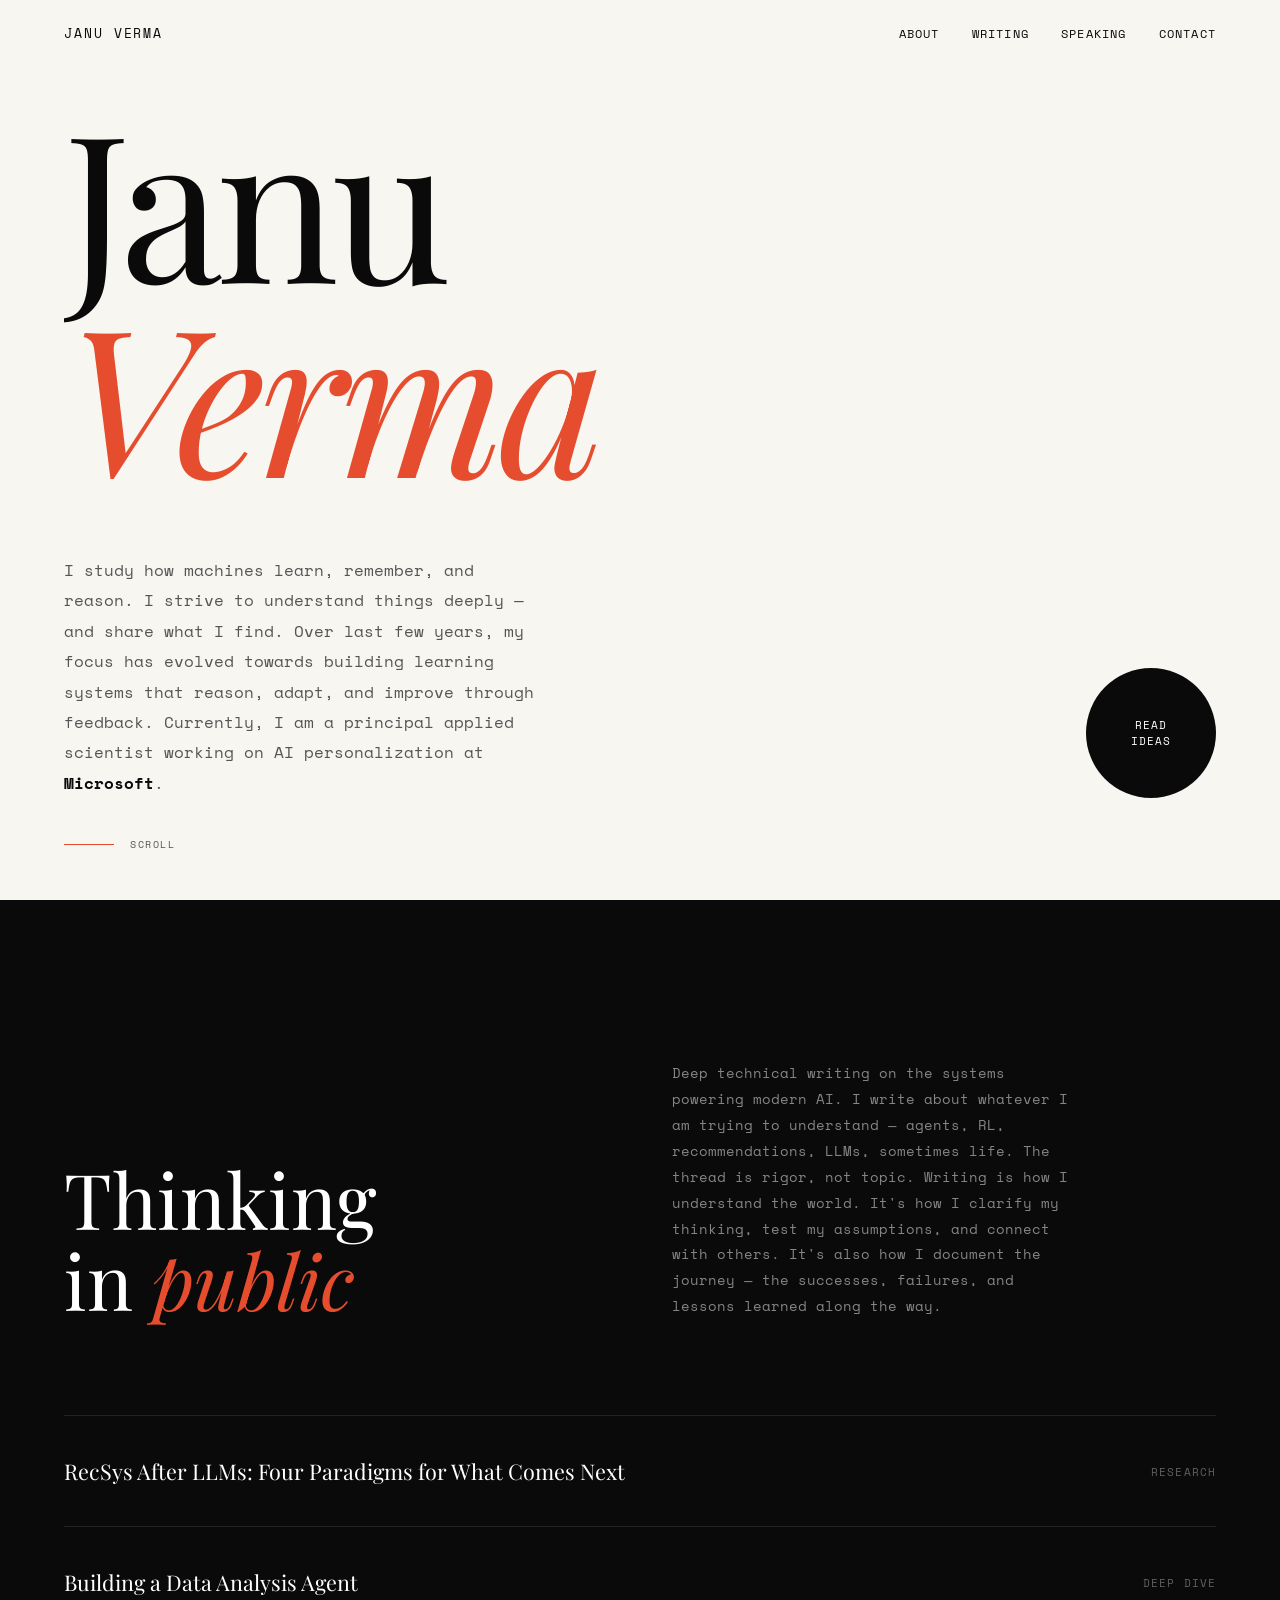
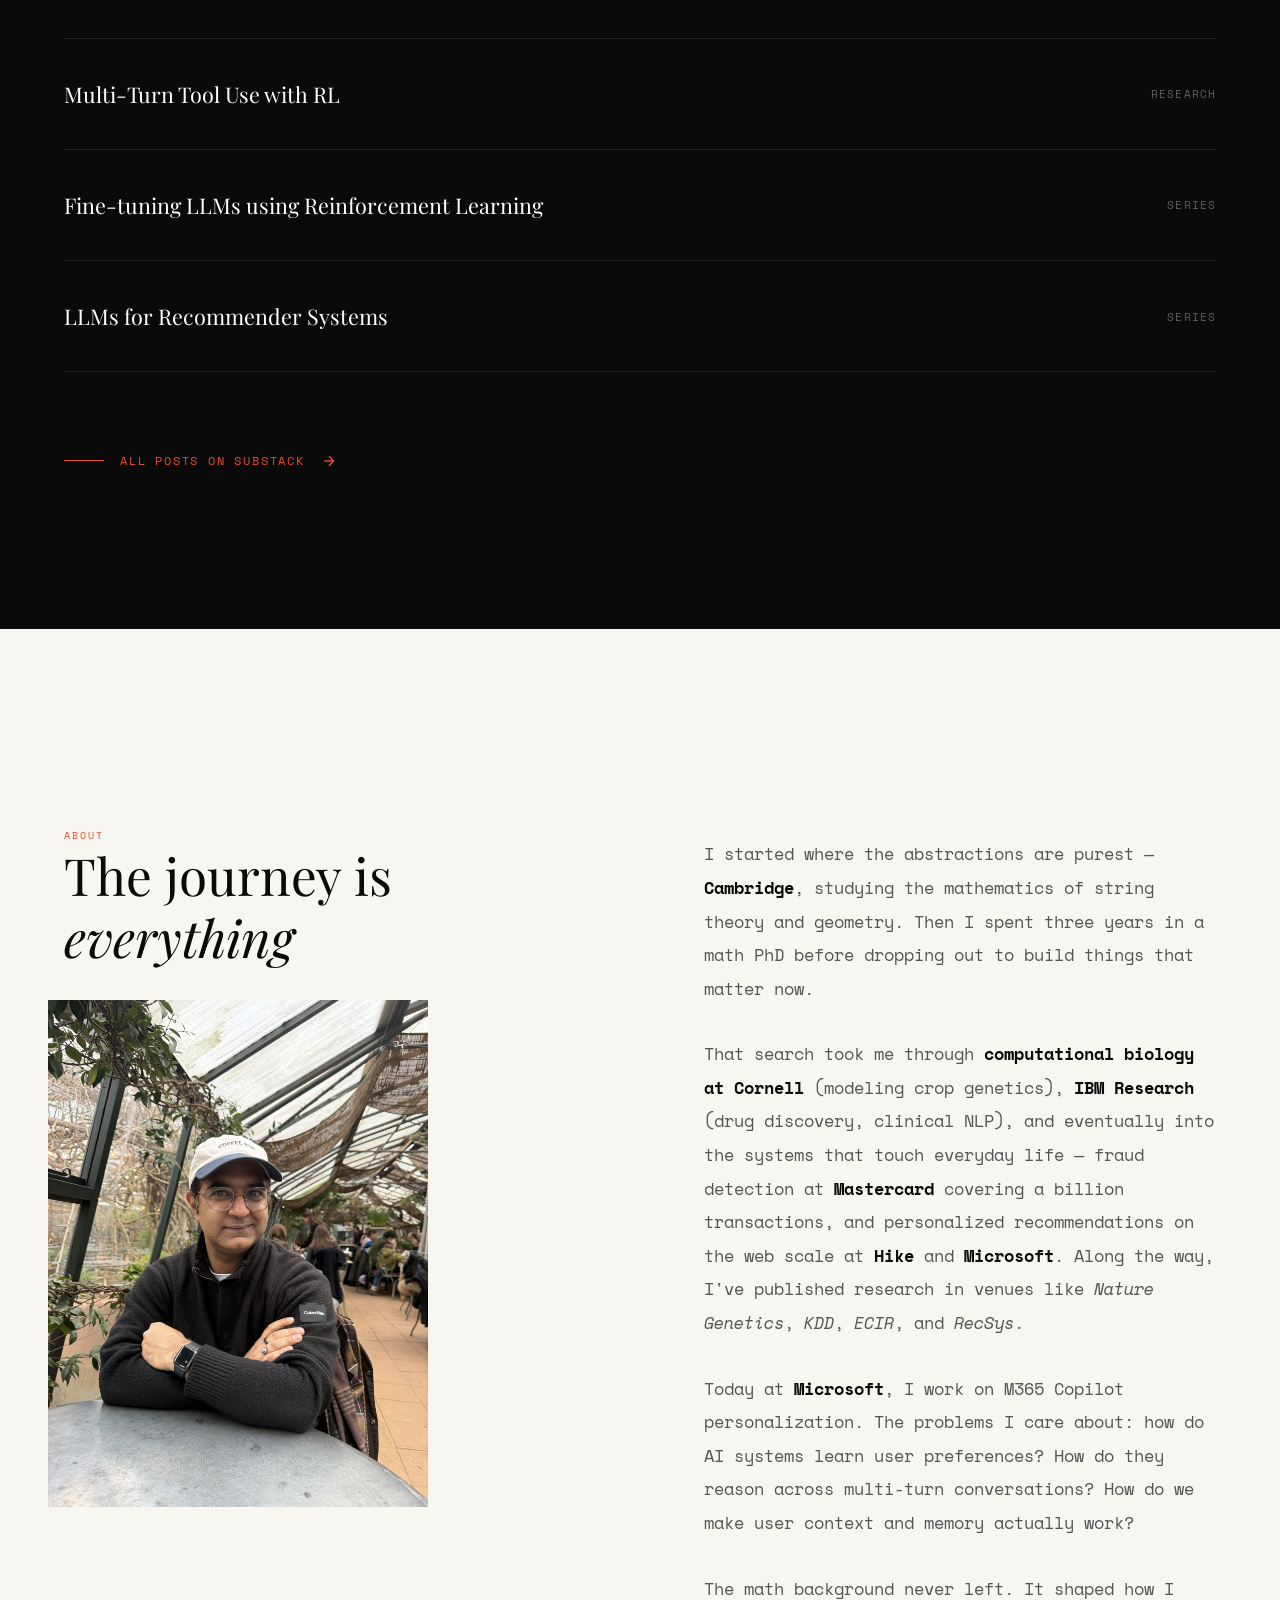
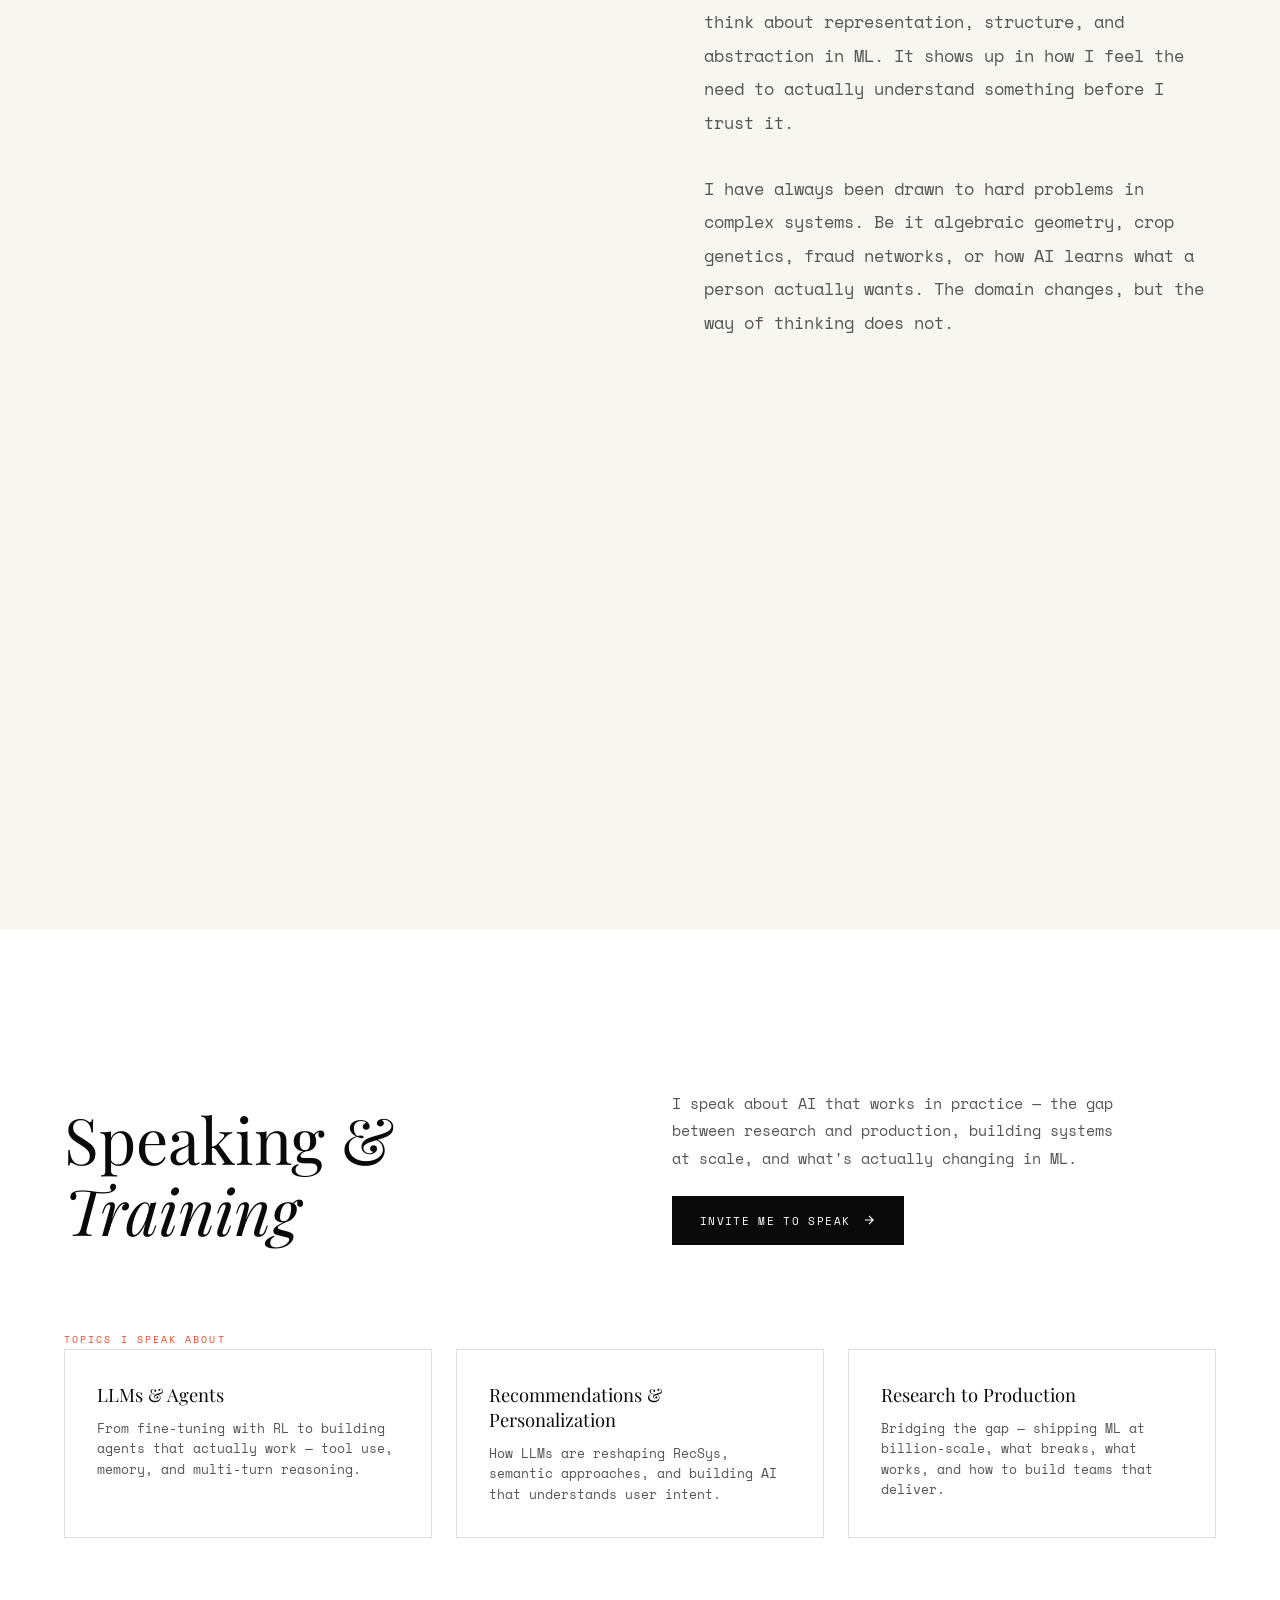
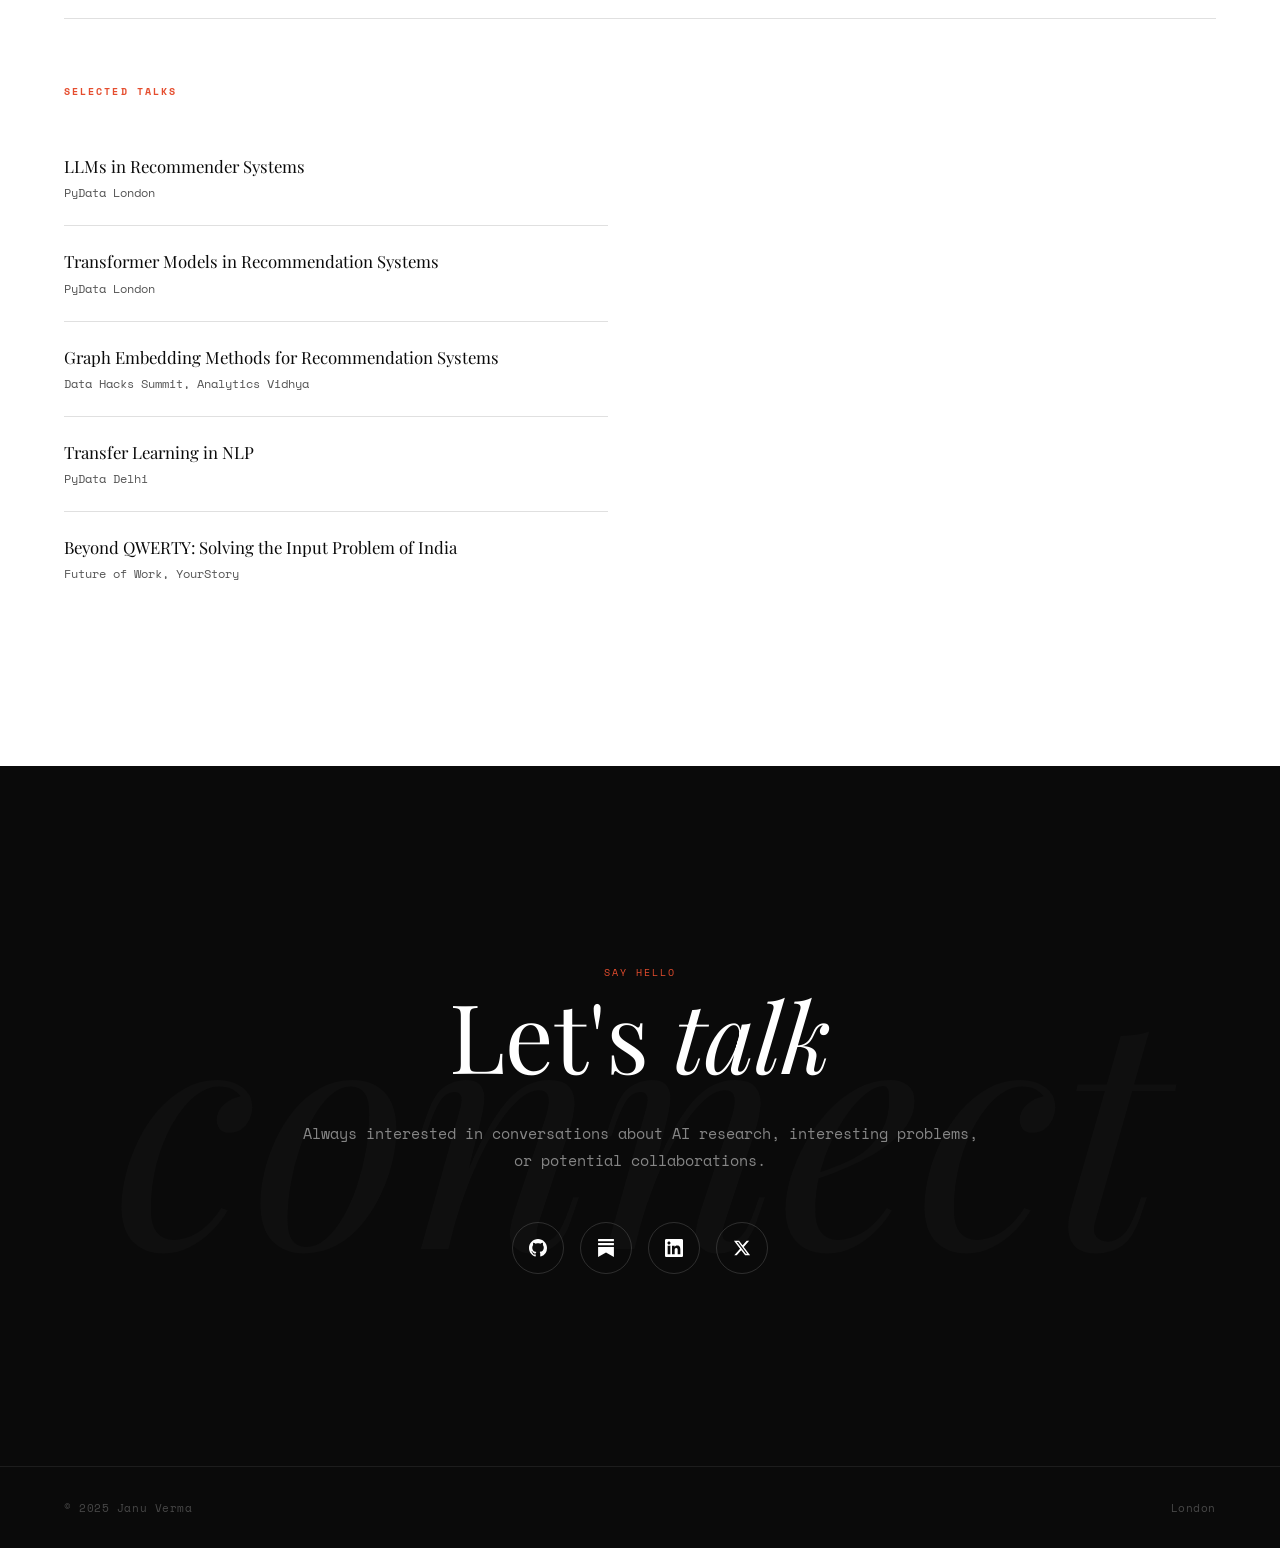
==== index.html @ 1164eb60 "Update LinkedIn link in index.html" ====
<!DOCTYPE html>
<html lang="en">
<head>
    <meta charset="UTF-8">
    <meta name="viewport" content="width=device-width, initial-scale=1.0">
    <title>Janu Verma</title>
    <meta name="description" content="Writing about the ideas shaping AI. Principal Applied Scientist at Microsoft.">
    
    <link rel="preconnect" href="https://fonts.googleapis.com">
    <link rel="preconnect" href="https://fonts.gstatic.com" crossorigin>
    <link href="https://fonts.googleapis.com/css2?family=Space+Mono:wght@400;700&family=Playfair+Display:ital,wght@0,400;0,500;0,600;1,400;1,500&display=swap" rel="stylesheet">
    
    <style>
        :root {
            --black: #0a0a0a;
            --white: #fff;
            --cream: #f8f6f1;
            --orange: #e54d2e;
            --gray: #555;
            --light-gray: #e0e0e0;
        }

        * {
            margin: 0;
            padding: 0;
            box-sizing: border-box;
        }

        html {
            scroll-behavior: smooth;
        }

        body {
            font-family: 'Space Mono', monospace;
            background: var(--cream);
            color: var(--black);
            overflow-x: hidden;
        }

        ::selection {
            background: var(--orange);
            color: var(--white);
        }

        a {
            color: inherit;
            text-decoration: none;
        }

        /* Nav */
        nav {
            position: fixed;
            top: 0;
            left: 0;
            right: 0;
            z-index: 100;
            padding: 1.5rem 4rem;
            display: flex;
            justify-content: space-between;
            align-items: center;
            background: var(--cream);
            transition: all 0.3s ease;
        }

        nav.scrolled {
            padding: 1rem 4rem;
            background: rgba(248, 246, 241, 0.95);
            backdrop-filter: blur(10px);
            border-bottom: 1px solid var(--light-gray);
        }

        nav.dark-section {
            background: var(--black);
        }

        nav.dark-section.scrolled {
            background: rgba(10, 10, 10, 0.95);
            border-bottom: 1px solid rgba(255,255,255,0.1);
        }

        .nav-name {
            font-size: 0.8rem;
            text-transform: uppercase;
            letter-spacing: 0.15em;
            color: var(--black);
            transition: color 0.3s ease;
        }

        nav.dark-section .nav-name {
            color: var(--white);
        }

        .nav-links {
            display: flex;
            gap: 2rem;
        }

        .nav-links a {
            font-size: 0.75rem;
            text-transform: uppercase;
            letter-spacing: 0.1em;
            color: var(--black);
            transition: all 0.3s ease;
        }

        nav.dark-section .nav-links a {
            color: var(--white);
        }

        .nav-links a:hover {
            color: var(--orange);
        }

        /* Hero */
        .hero {
            min-height: 100vh;
            display: flex;
            flex-direction: column;
            justify-content: center;
            padding: 6rem 4rem;
            position: relative;
        }

        .hero-massive {
            font-family: 'Playfair Display', serif;
            font-size: clamp(4.5rem, 16vw, 14rem);
            font-weight: 400;
            line-height: 0.95;
            letter-spacing: -0.03em;
            margin-bottom: 4rem;
        }

        .hero-massive .line {
            display: block;
            overflow: hidden;
            padding-bottom: 0.15em;
            margin-bottom: -0.15em;
        }

        .hero-massive .line span {
            display: block;
            animation: slideUp 1s cubic-bezier(0.16, 1, 0.3, 1) forwards;
            transform: translateY(100%);
        }

        .hero-massive .line:nth-child(2) span {
            animation-delay: 0.1s;
        }

        .hero-massive .italic {
            font-style: italic;
            color: var(--orange);
        }

        @keyframes slideUp {
            to { transform: translateY(0); }
        }

        .hero-bottom {
            display: flex;
            justify-content: space-between;
            align-items: flex-end;
            flex-wrap: wrap;
            gap: 3rem;
            max-width: 1400px;
        }

        .hero-intro {
            max-width: 480px;
            font-size: 1rem;
            line-height: 1.9;
            color: var(--gray);
        }

        .hero-intro strong {
            color: var(--black);
        }

        .hero-cta {
            display: flex;
            align-items: center;
            gap: 1.5rem;
        }

        .btn-circle {
            width: 130px;
            height: 130px;
            border-radius: 50%;
            background: var(--black);
            color: var(--white);
            display: flex;
            align-items: center;
            justify-content: center;
            font-size: 0.7rem;
            text-transform: uppercase;
            letter-spacing: 0.1em;
            text-align: center;
            transition: all 0.4s cubic-bezier(0.16, 1, 0.3, 1);
            position: relative;
            overflow: hidden;
        }

        .btn-circle::before {
            content: '';
            position: absolute;
            inset: 0;
            background: var(--orange);
            transform: scale(0);
            border-radius: 50%;
            transition: transform 0.4s cubic-bezier(0.16, 1, 0.3, 1);
        }

        .btn-circle:hover::before {
            transform: scale(1);
        }

        .btn-circle span {
            position: relative;
            z-index: 1;
            line-height: 1.4;
        }

        .scroll-indicator {
            position: absolute;
            bottom: 3rem;
            left: 4rem;
            display: flex;
            align-items: center;
            gap: 1rem;
            font-size: 0.65rem;
            text-transform: uppercase;
            letter-spacing: 0.15em;
            color: var(--gray);
        }

        .scroll-line {
            width: 50px;
            height: 1px;
            background: var(--black);
            position: relative;
            overflow: hidden;
        }

        .scroll-line::after {
            content: '';
            position: absolute;
            left: 0;
            top: 0;
            width: 100%;
            height: 100%;
            background: var(--orange);
            animation: scrollLine 2s ease-in-out infinite;
        }

        @keyframes scrollLine {
            0%, 100% { transform: translateX(-100%); }
            50% { transform: translateX(100%); }
        }

        /* Ideas Section */
        .ideas {
            background: var(--black);
            color: var(--white);
            padding: 10rem 4rem;
            position: relative;
        }

        .ideas-header {
            display: grid;
            grid-template-columns: 1fr 1fr;
            gap: 4rem;
            margin-bottom: 6rem;
            align-items: end;
        }

        .ideas-title {
            font-family: 'Playfair Display', serif;
            font-size: clamp(2.5rem, 6vw, 5rem);
            font-weight: 400;
            line-height: 1.05;
        }

        .ideas-title .italic {
            font-style: italic;
            color: var(--orange);
        }

        .ideas-subtitle {
            max-width: 400px;
            font-size: 0.9rem;
            line-height: 1.8;
            color: rgba(255,255,255,0.5);
        }

        .ideas-grid {
            display: grid;
            grid-template-columns: repeat(2, 1fr);
            gap: 2rem;
        }

        .idea-card {
            background: rgba(255,255,255,0.02);
            border: 1px solid rgba(255,255,255,0.08);
            padding: 3rem;
            position: relative;
            overflow: hidden;
            transition: all 0.4s cubic-bezier(0.16, 1, 0.3, 1);
            display: flex;
            flex-direction: column;
            min-height: 280px;
        }

        .idea-card:hover {
            background: rgba(255,255,255,0.06);
            border-color: var(--orange);
            transform: translateY(-4px);
        }

        .idea-card.featured {
            grid-column: span 2;
            flex-direction: row;
            justify-content: space-between;
            align-items: flex-start;
            gap: 4rem;
        }

        .idea-card.featured .idea-content {
            max-width: 600px;
        }

        .idea-number {
            font-size: 0.6rem;
            color: var(--orange);
            margin-bottom: 1.5rem;
            letter-spacing: 0.15em;
            text-transform: uppercase;
        }

        .idea-title {
            font-family: 'Playfair Display', serif;
            font-size: 1.5rem;
            font-weight: 400;
            line-height: 1.35;
            margin-bottom: 1rem;
        }

        .idea-card.featured .idea-title {
            font-size: 2.25rem;
        }

        .idea-desc {
            font-size: 0.85rem;
            color: rgba(255,255,255,0.45);
            line-height: 1.7;
            margin-top: auto;
        }

        .idea-arrow {
            width: 48px;
            height: 48px;
            border: 1px solid rgba(255,255,255,0.15);
            border-radius: 50%;
            display: flex;
            align-items: center;
            justify-content: center;
            transition: all 0.3s ease;
            flex-shrink: 0;
            align-self: flex-end;
        }

        .idea-card:hover .idea-arrow {
            background: var(--orange);
            border-color: var(--orange);
        }

        .posts-list {
            border-top: 1px solid rgba(255,255,255,0.1);
        }

        .post-item {
            display: grid;
            grid-template-columns: 1fr auto;
            gap: 3rem;
            padding: 2.5rem 0;
            border-bottom: 1px solid rgba(255,255,255,0.1);
            transition: all 0.3s ease;
            align-items: center;
        }

        .post-item:hover {
            padding-left: 1.5rem;
        }

        .post-item:hover .post-title {
            color: var(--orange);
        }

        .post-title {
            font-family: 'Playfair Display', serif;
            font-size: 1.35rem;
            font-weight: 400;
            line-height: 1.4;
            transition: color 0.3s ease;
        }

        .post-meta {
            font-size: 0.7rem;
            text-transform: uppercase;
            letter-spacing: 0.1em;
            color: rgba(255,255,255,0.35);
            white-space: nowrap;
        }


        .substack-cta {
            display: inline-flex;
            align-items: center;
            gap: 1rem;
            margin-top: 5rem;
            font-size: 0.75rem;
            text-transform: uppercase;
            letter-spacing: 0.15em;
            color: var(--orange);
            transition: gap 0.3s ease;
        }

        .substack-cta:hover {
            gap: 1.5rem;
        }

        .substack-cta .line {
            width: 40px;
            height: 1px;
            background: var(--orange);
        }

        /* Story Section */
        .story {
            padding: 12rem 4rem;
            display: grid;
            grid-template-columns: 1fr 1fr;
            gap: 8rem;
            align-items: start;
            max-width: 1600px;
            margin: 0 auto;
        }

        .story-left {
            position: sticky;
            top: 6rem;
        }

        .story-label {
            font-size: 0.65rem;
            text-transform: uppercase;
            letter-spacing: 0.2em;
            color: var(--orange);
            margin-bottom: 2rem;
        }

        .story-headline {
            font-family: 'Playfair Display', serif;
            font-size: clamp(2.5rem, 4vw, 3.5rem);
            font-weight: 400;
            line-height: 1.2;
            margin-bottom: 3rem;
        }

        .story-headline .italic {
            font-style: italic;
        }

        .story-photo {
            position: relative;
            max-width: 380px;
        }

        .story-photo img {
            width: 100%;
            height: auto;
            display: block;
            filter: grayscale(20%);
            transition: filter 0.4s ease;
            position: relative;
            left: -16px;
            top: -16px;
        }

        .story-photo:hover img {
            filter: grayscale(0%);
        }
        

        .story-photo::before {
            content: '';
            position: absolute;
            top: -16px;
            left: -16px;
            right: 16px;
            bottom: 16px;
            border: 1px solid var(--orange);
            z-index: -1;
        }

        .story-right {
            padding-top: 1rem;
        }

        .story-text {
            font-size: 1.05rem;
            line-height: 2;
            color: var(--gray);
            margin-bottom: 2rem;
        }

        .story-text strong {
            color: var(--black);
            font-weight: 700;
        }

        .story-places {
            display: flex;
            flex-direction: column;
            gap: 0.75rem;
            margin-top: 4rem;
        }

        .place-tag {
            display: inline-flex;
            align-items: center;
            gap: 1rem;
            padding: 1.25rem 1.5rem;
            background: var(--white);
            border: 1px solid var(--light-gray);
            font-size: 0.85rem;
            transition: all 0.3s ease;
        }

        .place-tag:hover {
            border-color: var(--black);
            transform: translateX(8px);
        }

        .place-tag .dot {
            width: 6px;
            height: 6px;
            background: var(--orange);
            border-radius: 50%;
        }

        /* Speaking Section */
        .speaking {
            background: var(--white);
            padding: 10rem 4rem;
        }

        .speaking-inner {
            max-width: 1200px;
            margin: 0 auto;
        }

        .speaking-header {
            display: grid;
            grid-template-columns: 1fr 1fr;
            gap: 4rem;
            margin-bottom: 5rem;
            align-items: end;
        }

        .speaking-title {
            font-family: 'Playfair Display', serif;
            font-size: clamp(2.5rem, 5vw, 4rem);
            font-weight: 400;
            line-height: 1.1;
        }

        .speaking-title .italic {
            font-style: italic;
        }

        .speaking-intro {
            max-width: 450px;
        }

        .speaking-intro p {
            font-size: 0.95rem;
            line-height: 1.8;
            color: var(--gray);
            margin-bottom: 1.5rem;
        }

        .speaking-cta-btn {
            display: inline-flex;
            align-items: center;
            gap: 0.75rem;
            padding: 1rem 1.75rem;
            background: var(--black);
            color: var(--white);
            font-size: 0.7rem;
            text-transform: uppercase;
            letter-spacing: 0.12em;
            transition: all 0.3s ease;
        }

        .speaking-cta-btn:hover {
            background: var(--orange);
        }

        .topics-label {
            font-size: 0.65rem;
            text-transform: uppercase;
            letter-spacing: 0.2em;
            color: var(--orange);
            margin-bottom: 1.5rem;
        }

        .topics-grid {
            display: grid;
            grid-template-columns: repeat(3, 1fr);
            gap: 1.5rem;
            margin-bottom: 5rem;
        }

        .topic-card {
            padding: 2rem;
            border: 1px solid var(--light-gray);
            transition: all 0.3s ease;
        }

        .topic-card:hover {
            border-color: var(--orange);
            transform: translateY(-4px);
        }

        .topic-card h3 {
            font-family: 'Playfair Display', serif;
            font-size: 1.15rem;
            font-weight: 400;
            margin-bottom: 0.75rem;
        }

        .topic-card p {
            font-size: 0.8rem;
            color: var(--gray);
            line-height: 1.6;
        }

        .talks-section {
            display: grid;
            grid-template-columns: 1fr 1fr;
            gap: 4rem;
            padding-top: 4rem;
            border-top: 1px solid var(--light-gray);
        }

        .talks-column h4 {
            font-size: 0.65rem;
            text-transform: uppercase;
            letter-spacing: 0.2em;
            color: var(--orange);
            margin-bottom: 2rem;
        }

        .talk-item {
            padding: 1.5rem 0;
            border-bottom: 1px solid var(--light-gray);
        }

        .talk-item:last-child {
            border-bottom: none;
        }

        .talk-title {
            font-family: 'Playfair Display', serif;
            font-size: 1.05rem;
            font-weight: 400;
            margin-bottom: 0.35rem;
            line-height: 1.4;
        }

        .talk-venue {
            font-size: 0.75rem;
            color: var(--gray);
        }

        .media-item {
            padding: 1.5rem 0;
            border-bottom: 1px solid var(--light-gray);
            transition: all 0.3s ease;
        }

        .media-item:last-child {
            border-bottom: none;
        }

        .media-item:hover {
            padding-left: 1rem;
        }

        .media-item:hover .media-title {
            color: var(--orange);
        }

        .media-title {
            font-family: 'Playfair Display', serif;
            font-size: 1.05rem;
            font-weight: 400;
            line-height: 1.4;
            transition: color 0.3s ease;
        }

        /* Research Section */
        .research {
            background: var(--white);
            padding: 10rem 4rem;
        }

        .research-inner {
            max-width: 1000px;
            margin: 0 auto;
        }

        .research-header {
            margin-bottom: 4rem;
        }

        .research-label {
            font-size: 0.65rem;
            text-transform: uppercase;
            letter-spacing: 0.2em;
            color: var(--orange);
            margin-bottom: 1.5rem;
        }

        .research-title {
            font-family: 'Playfair Display', serif;
            font-size: clamp(2rem, 4vw, 3rem);
            font-weight: 400;
        }

        .research-list {
            border-top: 1px solid var(--light-gray);
        }

        .research-item {
            display: grid;
            grid-template-columns: 100px 1fr;
            gap: 3rem;
            padding: 2.5rem 0;
            border-bottom: 1px solid var(--light-gray);
            transition: all 0.3s ease;
        }

        .research-item:hover {
            padding-left: 1rem;
        }

        .research-venue {
            font-size: 0.6rem;
            text-transform: uppercase;
            letter-spacing: 0.1em;
            color: var(--orange);
            padding-top: 0.4rem;
        }

        .research-info h3 {
            font-family: 'Playfair Display', serif;
            font-size: 1.15rem;
            font-weight: 400;
            margin-bottom: 0.5rem;
            line-height: 1.45;
        }

        .research-info p {
            font-size: 0.8rem;
            color: var(--gray);
        }

        .scholar-link {
            display: inline-flex;
            align-items: center;
            gap: 0.75rem;
            margin-top: 3rem;
            font-size: 0.75rem;
            text-transform: uppercase;
            letter-spacing: 0.1em;
            color: var(--orange);
            transition: gap 0.3s ease;
        }

        .scholar-link:hover {
            gap: 1rem;
        }

        /* Contact */
        .contact {
            background: var(--black);
            color: var(--white);
            padding: 12rem 4rem;
            text-align: center;
            position: relative;
            overflow: hidden;
        }

        .contact-bg {
            position: absolute;
            top: 50%;
            left: 50%;
            transform: translate(-50%, -50%);
            font-family: 'Playfair Display', serif;
            font-size: 25vw;
            font-style: italic;
            color: rgba(255,255,255,0.02);
            white-space: nowrap;
            pointer-events: none;
        }

        .contact-content {
            position: relative;
            z-index: 1;
            max-width: 700px;
            margin: 0 auto;
        }

        .contact-label {
            font-size: 0.65rem;
            text-transform: uppercase;
            letter-spacing: 0.2em;
            color: var(--orange);
            margin-bottom: 2rem;
        }

        .contact-title {
            font-family: 'Playfair Display', serif;
            font-size: clamp(2.5rem, 8vw, 6rem);
            font-weight: 400;
            line-height: 1.1;
            margin-bottom: 2rem;
        }

        .contact-title .italic {
            font-style: italic;
        }

        .contact-text {
            font-size: 0.95rem;
            color: rgba(255,255,255,0.5);
            line-height: 1.8;
            margin-bottom: 3rem;
        }

        .contact-email {
            display: inline-block;
            font-family: 'Playfair Display', serif;
            font-size: clamp(1.25rem, 2.5vw, 1.75rem);
            border-bottom: 2px solid var(--orange);
            padding-bottom: 0.5rem;
            margin-bottom: 4rem;
            transition: color 0.3s ease;
        }

        .contact-email:hover {
            color: var(--orange);
        }

        .social-row {
            display: flex;
            justify-content: center;
            gap: 1rem;
        }

        .social-btn {
            width: 52px;
            height: 52px;
            border: 1px solid rgba(255,255,255,0.15);
            border-radius: 50%;
            display: flex;
            align-items: center;
            justify-content: center;
            transition: all 0.3s ease;
        }

        .social-btn:hover {
            background: var(--orange);
            border-color: var(--orange);
        }

        .social-btn svg {
            width: 18px;
            height: 18px;
        }

        /* Footer */
        footer {
            background: var(--black);
            color: rgba(255,255,255,0.25);
            padding: 2rem 4rem;
            display: flex;
            justify-content: space-between;
            font-size: 0.7rem;
            letter-spacing: 0.05em;
            border-top: 1px solid rgba(255,255,255,0.08);
        }

        /* Responsive */
        @media (max-width: 1024px) {
            .ideas-header {
                grid-template-columns: 1fr;
                gap: 2rem;
            }

            .ideas-grid {
                grid-template-columns: 1fr;
            }

            .idea-card.featured {
                grid-column: span 1;
                flex-direction: column;
            }

            .story {
                grid-template-columns: 1fr;
                gap: 4rem;
            }

            .story-left {
                position: relative;
                top: 0;
            }

            .story-photo {
                max-width: 300px;
            }

            .research-item {
                grid-template-columns: 1fr;
                gap: 0.5rem;
            }
        }

        @media (max-width: 768px) {
            nav {
                padding: 1.25rem 1.5rem;
            }

            nav.scrolled {
                padding: 1rem 1.5rem;
            }

            .nav-links {
                display: none;
            }

            .hero, .ideas, .story, .research, .contact {
                padding-left: 1.5rem;
                padding-right: 1.5rem;
            }

            .hero {
                padding-top: 5rem;
                padding-bottom: 5rem;
            }

            .hero-bottom {
                flex-direction: column;
                align-items: flex-start;
            }

            .btn-circle {
                width: 110px;
                height: 110px;
            }

            .scroll-indicator {
                left: 1.5rem;
            }

            .idea-card {
                padding: 2rem;
                min-height: auto;
            }

            .story-photo {
                max-width: 260px;
            }

            footer {
                flex-direction: column;
                gap: 0.5rem;
                text-align: center;
                padding: 1.5rem;
            }
        }

        /* Scroll animations */
        .reveal {
            opacity: 0;
            transform: translateY(30px);
            transition: all 0.7s cubic-bezier(0.16, 1, 0.3, 1);
        }

        .reveal.visible {
            opacity: 1;
            transform: translateY(0);
        }
    </style>
</head>
<body>
    <nav id="navbar">
        <span class="nav-name">Janu Verma</span>
        <div class="nav-links">
            <a href="#story">About</a>
             <a href="#ideas">Writing</a>
             <a href="#speaking">Speaking</a>
            <!-- <a href="#research">Research</a> -->
            <a href="#contact">Contact</a>
        </div>
    </nav>

    <section class="hero">
        <h1 class="hero-massive">
            <span class="line"><span>Janu</span></span>
            <span class="line"><span><em class="italic">Verma</em></span></span>
        </h1>
        
        <div class="hero-bottom">
            <p class="hero-intro">
                I study how machines learn, remember, and reason. I strive to understand things deeply — and share what I find. Over last few years, my focus has evolved towards building learning systems that reason, adapt, and improve through feedback. Currently, I am a principal applied scientist working on AI personalization at <strong>Microsoft</strong>.
            </p>
            <div class="hero-cta">
                <a href="https://januverma.substack.com" target="_blank" class="btn-circle">
                    <span>Read<br>Ideas</span>
                </a>
            </div>
        </div>

        <div class="scroll-indicator">
            <div class="scroll-line"></div>
            <span>Scroll</span>
        </div>
    </section>

    <section class="ideas" id="ideas">
        <div class="ideas-header">
            <h2 class="ideas-title">
                Thinking<br>in <span class="italic">public</span>
            </h2>
            <p class="ideas-subtitle">
                Deep technical writing on the systems powering modern AI.
                I write about whatever I am trying to understand — agents, RL, recommendations, LLMs, sometimes life. The thread is rigor, not topic.
                Writing is how I understand the world. It's how I clarify my thinking, test my assumptions, and connect with others. It's also how I document the journey — the successes, failures, and lessons learned along the way.

            </p>
        </div>

        <div class="posts-list">
            <a href="https://januverma.substack.com/p/recsys-after-llms-four-paradigms" target="_blank" class="post-item reveal">
                <h3 class="post-title">RecSys After LLMs: Four Paradigms for What Comes Next</h3>
                <span class="post-meta">Research</span>
            </a>
            <a href="https://januverma.substack.com/p/building-a-data-analysis-agent" target="_blank" class="post-item reveal">
                <h3 class="post-title">Building a Data Analysis Agent</h3>
                <span class="post-meta">Deep Dive</span>
            </a>
            <a href="https://januverma.substack.com/p/multi-turn-tool-use-with-rl" target="_blank" class="post-item reveal">
                <h3 class="post-title">Multi-Turn Tool Use with RL</h3>
                <span class="post-meta">Research</span>
            </a>
            <a href="https://januverma.substack.com/p/fine-tuning-llms-using-reinforcement" target="_blank" class="post-item reveal">
                <h3 class="post-title">Fine-tuning LLMs using Reinforcement Learning</h3>
                <span class="post-meta">Series</span>
            </a>
            <a href="https://januverma.substack.com/p/large-language-models-for-recommender" target="_blank" class="post-item reveal">
                <h3 class="post-title">LLMs for Recommender Systems</h3>
                <span class="post-meta">Series</span>
            </a>
        </div>

        <a href="https://januverma.substack.com" target="_blank" class="substack-cta">
            <span class="line"></span>
            All posts on Substack
            <svg width="16" height="16" viewBox="0 0 24 24" fill="none" stroke="currentColor" stroke-width="2">
                <path d="M5 12h14M12 5l7 7-7 7"/>
            </svg>
        </a>
    </section>

    <section class="story" id="story">
        <div class="story-left">
            <span class="story-label">About</span>
            <h2 class="story-headline">
                The journey is <span class="italic">everything</span>
            </h2>
            <div class="story-photo reveal">
                <img src="photo.JPG" alt="Janu Verma">
            </div>
        </div>

        <div class="story-right">
            <p class="story-text reveal">
                I started where the abstractions are purest — <strong>Cambridge</strong>, studying the mathematics of string theory and geometry. Then I spent three years in a math PhD before dropping out to build things that matter now.
            </p>
            <p class="story-text reveal">
                That search took me through <strong>computational biology at Cornell</strong> (modeling crop genetics), <strong>IBM Research</strong> (drug discovery, clinical NLP), and eventually into the systems that touch everyday life — fraud detection at <strong>Mastercard</strong> covering a billion transactions, and personalized recommendations on the web scale at <strong>Hike</strong> and <strong>Microsoft</strong>.
                Along the way, I've published research in venues like <em>Nature Genetics</em>, <em>KDD</em>, <em>ECIR</em>, and <em>RecSys</em>.
            </p>
            <p class="story-text reveal">
                Today at <strong>Microsoft</strong>, I work on M365 Copilot personalization. The problems I care about: how do AI systems learn user preferences? How do they reason across multi-turn conversations? How do we make user context and memory actually work?
            </p>
            <p class="story-text reveal">
                The math background never left. It shaped how I think about representation, structure, and abstraction in ML. It shows up in how I feel the need to actually understand something before I trust it.
            </p>
            <p class="story-text reveal">
                I have always been drawn to hard problems in complex systems. Be it algebraic geometry, crop genetics, fraud networks, or how AI learns what a person actually wants. The domain changes, but the way of thinking does not.
                <!-- Writing is how I understand the world. It's how I clarify my thinking, test my assumptions, and connect with others. It's also how I document the journey — the successes, failures, and lessons learned along the way. -->
            </p>
            <p class="story-text reveal">
                I use writing as a tool for growth. By articulating my ideas, I hold myself accountable to continuous learning and improvement. It's a way to push the boundaries of my knowledge and share that growth with others. Writing helps me make sense of the complex world of AI and my place within it.
            </p>
            <!-- <p class="story-text reveal">
                Writing is not just a means of communication for me; it's a way of life. It's how I make sense of the complex world of AI and my place within it.
            </p> -->
            <p class="story-text reveal">
                <!-- I write because it forces clarity. If I can't explain something, I don't understand it yet. -->
                When I'm not reading papers, I'm probably making pour-over videos, exploring a recipe, or thinking too much about what to wear.
            </p>
        </div>
    </section>

    <section class="speaking" id="speaking">
        <div class="speaking-inner">
            <div class="speaking-header">
                <h2 class="speaking-title">
                    Speaking & <span class="italic">Training</span>
                </h2>
                <div class="speaking-intro">
                    <p>
                        I speak about AI that works in practice — the gap between research and production, building systems at scale, and what's actually changing in ML.
                    </p>
                    <!-- <a href="mailto:j.verma5@gmail.com?subject=Speaking Inquiry" class="speaking-cta-btn"> -->
                    <a href="#" onclick="window.location.href='mailto:' + 'j.verma5' + '@' + 'gmail.com' + '?subject=Speaking Inquiry'; return false;" class="speaking-cta-btn">

                        Invite me to speak
                        <svg width="14" height="14" viewBox="0 0 24 24" fill="none" stroke="currentColor" stroke-width="2">
                            <path d="M5 12h14M12 5l7 7-7 7"/>
                        </svg>
                    </a>
                </div>
            </div>

            <span class="topics-label">Topics I speak about</span>
            <div class="topics-grid">
                <div class="topic-card reveal">
                    <h3>LLMs & Agents</h3>
                    <p>From fine-tuning with RL to building agents that actually work — tool use, memory, and multi-turn reasoning.</p>
                </div>
                <div class="topic-card reveal">
                    <h3>Recommendations & Personalization</h3>
                    <p>How LLMs are reshaping RecSys, semantic approaches, and building AI that understands user intent.</p>
                </div>
                <div class="topic-card reveal">
                    <h3>Research to Production</h3>
                    <p>Bridging the gap — shipping ML at billion-scale, what breaks, what works, and how to build teams that deliver.</p>
                </div>
            </div>

            <div class="talks-section">
                <div class="talks-column">
                    <h4>Selected Talks</h4>
                    <div class="talk-item reveal">
                        <p class="talk-title">LLMs in Recommender Systems</p>
                        <p class="talk-venue">PyData London</p>
                    </div>
                    <div class="talk-item reveal">
                        <p class="talk-title">Transformer Models in Recommendation Systems</p>
                        <p class="talk-venue">PyData London</p>
                    </div>
                    <div class="talk-item reveal">
                        <p class="talk-title">Graph Embedding Methods for Recommendation Systems</p>
                        <p class="talk-venue">Data Hacks Summit, Analytics Vidhya</p>
                    </div>
                    <div class="talk-item reveal">
                        <p class="talk-title">Transfer Learning in NLP</p>
                        <p class="talk-venue">PyData Delhi</p>
                    </div>
                    <div class="talk-item reveal">
                        <p class="talk-title">Beyond QWERTY: Solving the Input Problem of India</p>
                        <p class="talk-venue">Future of Work, YourStory</p>
                    </div>
                </div>

                <!-- <div class="talks-column">
                    <h4>Media</h4>
                    <a href="#" class="media-item reveal">
                        <p class="media-title">Can Hike replace the keyboard with stickers? Solving India's input problem.</p>
                    </a>
                    <a href="#" class="media-item reveal">
                        <p class="media-title">Leadership Lecture Series — Janu Verma</p>
                    </a>
                    <a href="#" class="media-item reveal">
                        <p class="media-title">Cassava is genetically decaying, putting staple crop at risk</p>
                    </a>
                    <a href="#" class="media-item reveal">
                        <p class="media-title">The Nuts and Bolts of Image Recognition</p>
                    </a>
                </div> -->
            </div>
        </div>
    </section>


    <!-- <section class="research" id="research">
        <div class="research-inner">
            <div class="research-header">
                <span class="research-label">Selected Work</span>
                <h2 class="research-title">Research & Publications</h2>
            </div>

            <div class="research-list">
                <div class="research-item reveal">
                    <span class="research-venue">MLADS '25</span>
                    <div class="research-info">
                        <h3>Generative Recommenders for Zero-Query Prompt Recommendation</h3>
                        <p>Janu Verma, Vlad Kolesnyk, Royi Ronen</p>
                    </div>
                </div>
                <div class="research-item reveal">
                    <span class="research-venue">KDD '22</span>
                    <div class="research-info">
                        <h3>Label-aware Sampling using Contrastive Learning for GNN-based Fraud Detection</h3>
                        <p>Janu Verma, Garima Arora, et al.</p>
                    </div>
                </div>
                <div class="research-item reveal">
                    <span class="research-venue">ECIR '19</span>
                    <div class="research-info">
                        <h3>Heterogeneous Edge Embedding for Friend Recommendation</h3>
                        <p>Janu Verma, Srishti Gupta, et al.</p>
                    </div>
                </div>
                <div class="research-item reveal">
                    <span class="research-venue">IEEE VIS '18</span>
                    <div class="research-info">
                        <h3>Clustervision: Visual Supervision of Unsupervised Clustering</h3>
                        <p>Bum Chul Kwon, Janu Verma, et al.</p>
                    </div>
                </div>
                <div class="research-item reveal">
                    <span class="research-venue">Nat. Gen. '17</span>
                    <div class="research-info">
                        <h3>Cassava Haplotype Map Highlights Fixation of Deleterious Mutations</h3>
                        <p>Ramu et al., incl. Janu Verma</p>
                    </div>
                </div>
            </div>

            <a href="https://scholar.google.com" target="_blank" class="scholar-link">
                Full list on Google Scholar
                <svg width="14" height="14" viewBox="0 0 24 24" fill="none" stroke="currentColor" stroke-width="2">
                    <path d="M5 12h14M12 5l7 7-7 7"/>
                </svg>
            </a>
        </div>
    </section> -->

    <section class="contact" id="contact">
        <div class="contact-bg">connect</div>
        <div class="contact-content">
            <span class="contact-label">Say Hello</span>
            <h2 class="contact-title">Let's <span class="italic">talk</span></h2>
            <p class="contact-text">
                Always interested in conversations about AI research, interesting problems, or potential collaborations.
            </p>
            <!-- <p>Get in touch</p> -->
            <!-- <a href="#" onclick="window.location.href='mailto:' + 'j.verma5' + '@' + 'gmail.com'; return false;">Get in touch</a> -->
            
            <div class="social-row">
                <a href="https://github.com/januverma" target="_blank" class="social-btn" aria-label="GitHub">
                    <svg viewBox="0 0 24 24" fill="currentColor">
                        <path d="M12 0C5.37 0 0 5.37 0 12c0 5.31 3.435 9.795 8.205 11.385.6.105.825-.255.825-.57 0-.285-.015-1.23-.015-2.235-3.015.555-3.795-.735-4.035-1.41-.135-.345-.72-1.41-1.23-1.695-.42-.225-1.02-.78-.015-.795.945-.015 1.62.87 1.845 1.23 1.08 1.815 2.805 1.305 3.495.99.105-.78.42-1.305.765-1.605-2.67-.3-5.46-1.335-5.46-5.925 0-1.305.465-2.385 1.23-3.225-.12-.3-.54-1.53.12-3.18 0 0 1.005-.315 3.3 1.23.96-.27 1.98-.405 3-.405s2.04.135 3 .405c2.295-1.56 3.3-1.23 3.3-1.23.66 1.65.24 2.88.12 3.18.765.84 1.23 1.905 1.23 3.225 0 4.605-2.805 5.625-5.475 5.925.435.375.81 1.095.81 2.22 0 1.605-.015 2.895-.015 3.3 0 .315.225.69.825.57A12.02 12.02 0 0024 12c0-6.63-5.37-12-12-12z"/>
                    </svg>
                </a>
                <a href="https://januverma.substack.com" target="_blank" class="social-btn" aria-label="Substack">
                    <svg viewBox="0 0 24 24" fill="currentColor">
                        <path d="M22.539 8.242H1.46V5.406h21.08v2.836zM1.46 10.812V24L12 18.11 22.54 24V10.812H1.46zM22.54 0H1.46v2.836h21.08V0z"/>
                    </svg>
                </a>
                <a href="https://www.linkedin.com/in/janu-verma-b79b8823/" target="_blank" class="social-btn" aria-label="LinkedIn">
                    <svg viewBox="0 0 24 24" fill="currentColor">
                        <path d="M20.447 20.452h-3.554v-5.569c0-1.328-.027-3.037-1.852-3.037-1.853 0-2.136 1.445-2.136 2.939v5.667H9.351V9h3.414v1.561h.046c.477-.9 1.637-1.85 3.37-1.85 3.601 0 4.267 2.37 4.267 5.455v6.286zM5.337 7.433c-1.144 0-2.063-.926-2.063-2.065 0-1.138.92-2.063 2.063-2.063 1.14 0 2.064.925 2.064 2.063 0 1.139-.925 2.065-2.064 2.065zm1.782 13.019H3.555V9h3.564v11.452zM22.225 0H1.771C.792 0 0 .774 0 1.729v20.542C0 23.227.792 24 1.771 24h20.451C23.2 24 24 23.227 24 22.271V1.729C24 .774 23.2 0 22.222 0h.003z"/>
                    </svg>
                </a>
                <a href="https://twitter.com/januverma" target="_blank" class="social-btn" aria-label="X">
                    <svg viewBox="0 0 24 24" fill="currentColor">
                        <path d="M18.244 2.25h3.308l-7.227 8.26 8.502 11.24H16.17l-5.214-6.817L4.99 21.75H1.68l7.73-8.835L1.254 2.25H8.08l4.713 6.231zm-1.161 17.52h1.833L7.084 4.126H5.117z"/>
                    </svg>
                </a>
            </div>
        </div>
    </section>

    <footer>
        <span>© 2025 Janu Verma</span>
        <span>London</span>
    </footer>

    <script>
        // Scroll reveal
        const revealElements = document.querySelectorAll('.reveal');
        
        const observer = new IntersectionObserver((entries) => {
            entries.forEach(entry => {
                if (entry.isIntersecting) {
                    entry.target.classList.add('visible');
                }
            });
        }, {
            threshold: 0.1,
            rootMargin: '0px 0px -80px 0px'
        });

        revealElements.forEach(el => observer.observe(el));

        // Nav background change based on section
        const navbar = document.getElementById('navbar');
        const darkSections = document.querySelectorAll('.ideas, .contact');
        
        function updateNav() {
            const scrollY = window.scrollY;
            
            if (scrollY > 50) {
                navbar.classList.add('scrolled');
            } else {
                navbar.classList.remove('scrolled');
            }
            
            let inDarkSection = false;
            darkSections.forEach(section => {
                const rect = section.getBoundingClientRect();
                if (rect.top <= 60 && rect.bottom >= 60) {
                    inDarkSection = true;
                }
            });
            
            if (inDarkSection) {
                navbar.classList.add('dark-section');
            } else {
                navbar.classList.remove('dark-section');
            }
        }

        window.addEventListener('scroll', updateNav);
        updateNav();
    </script>
</body>
</html>
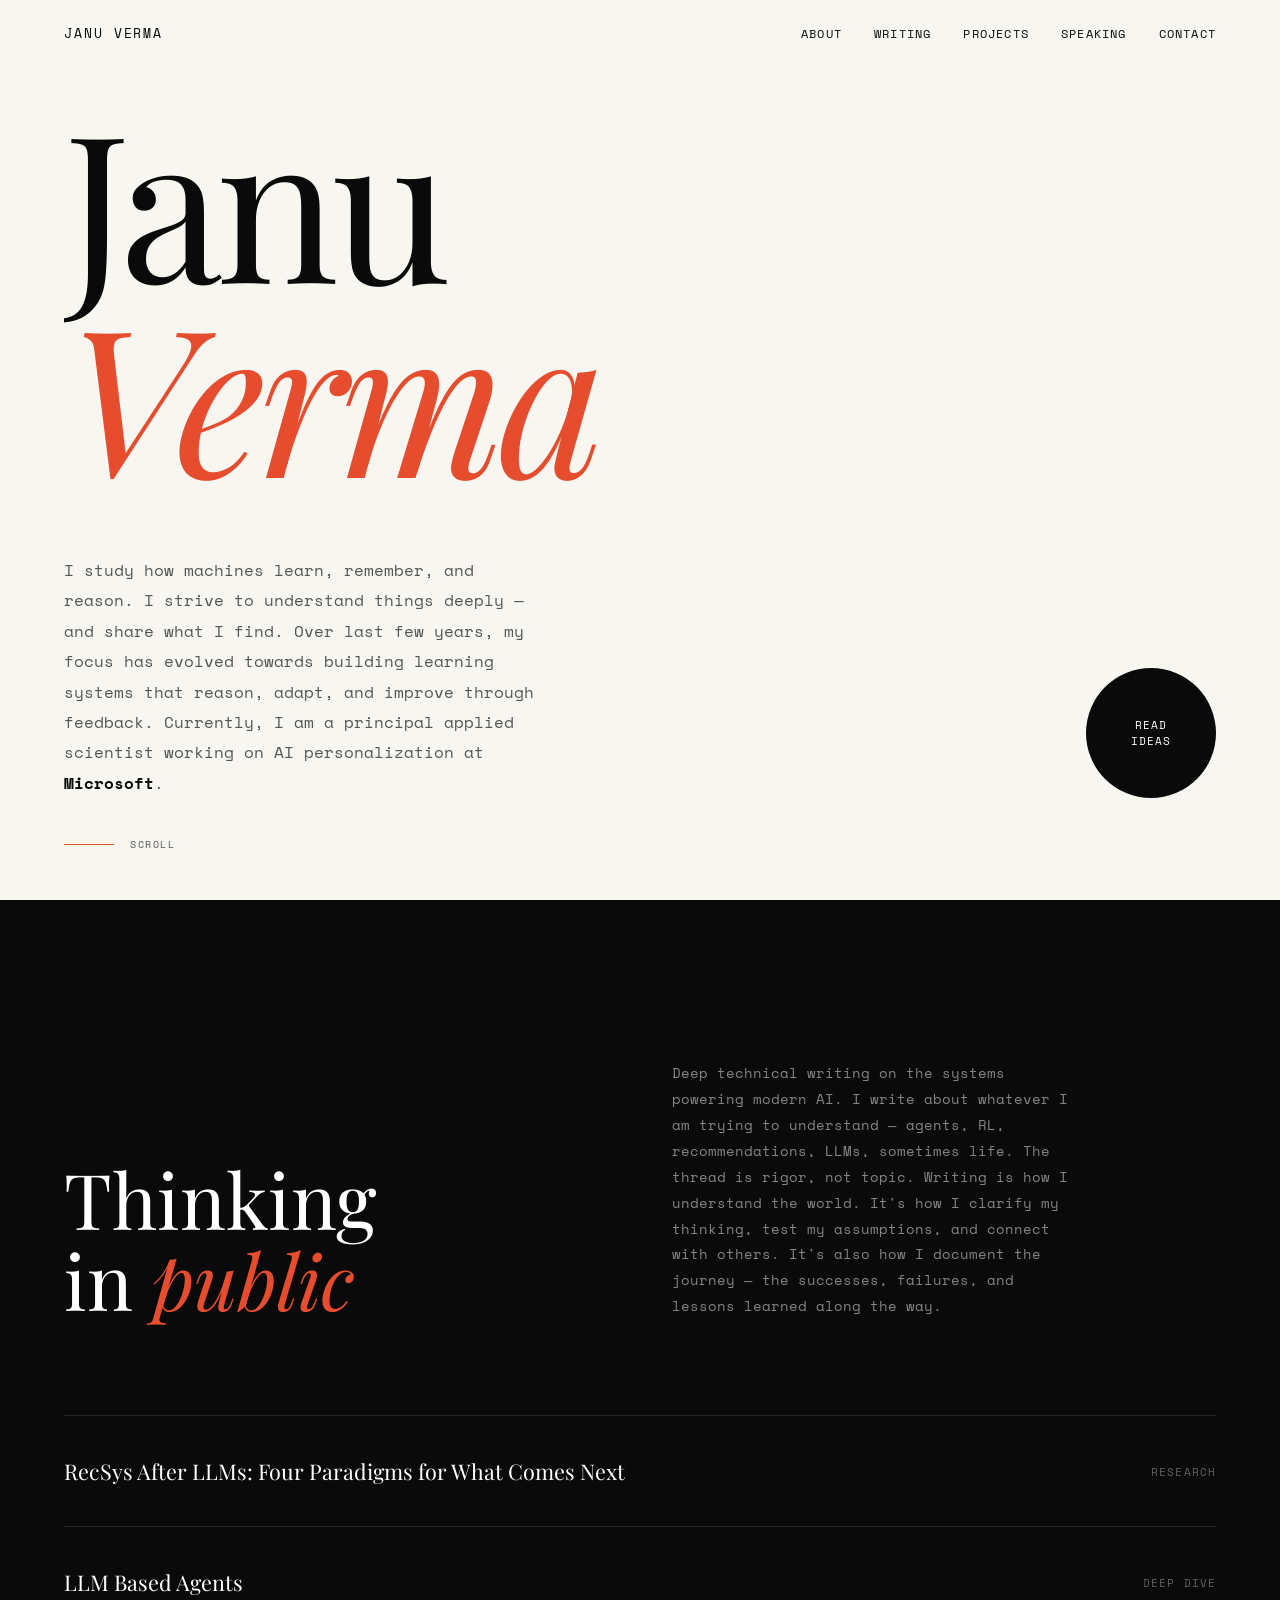
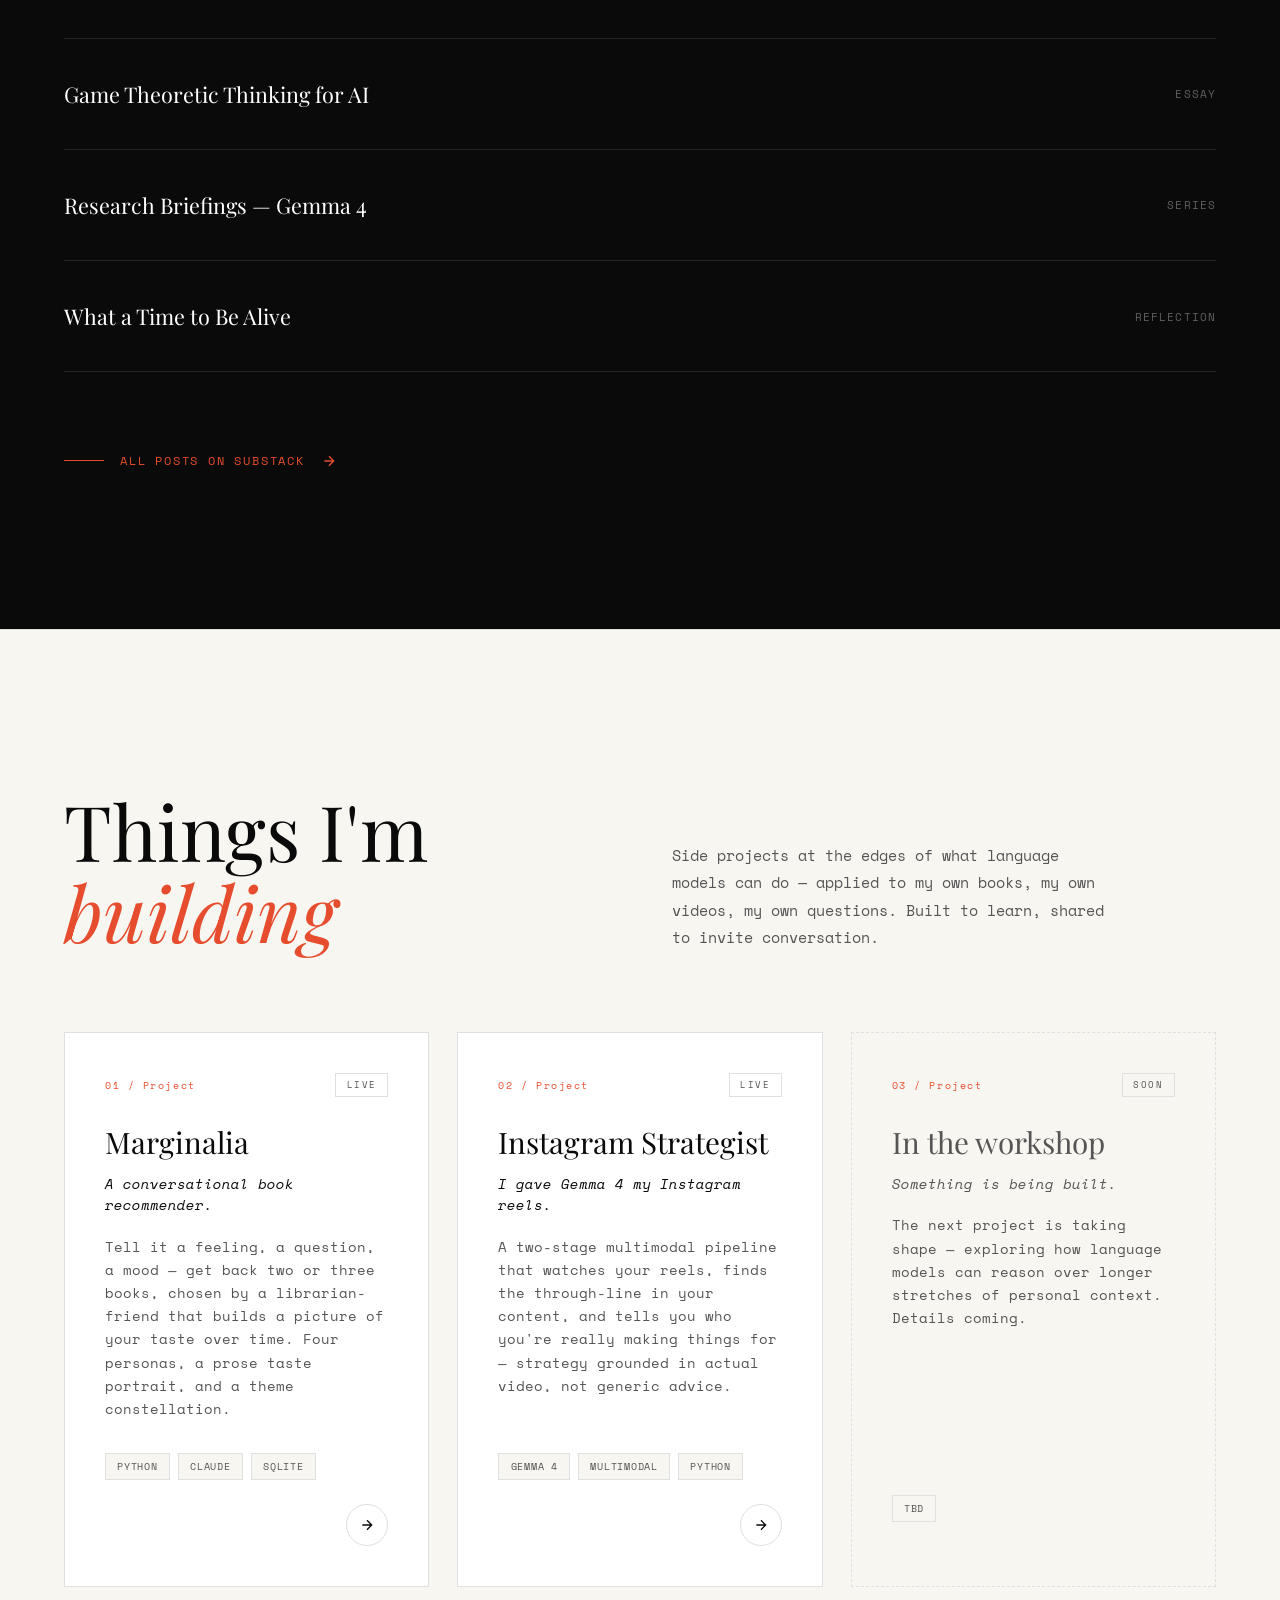
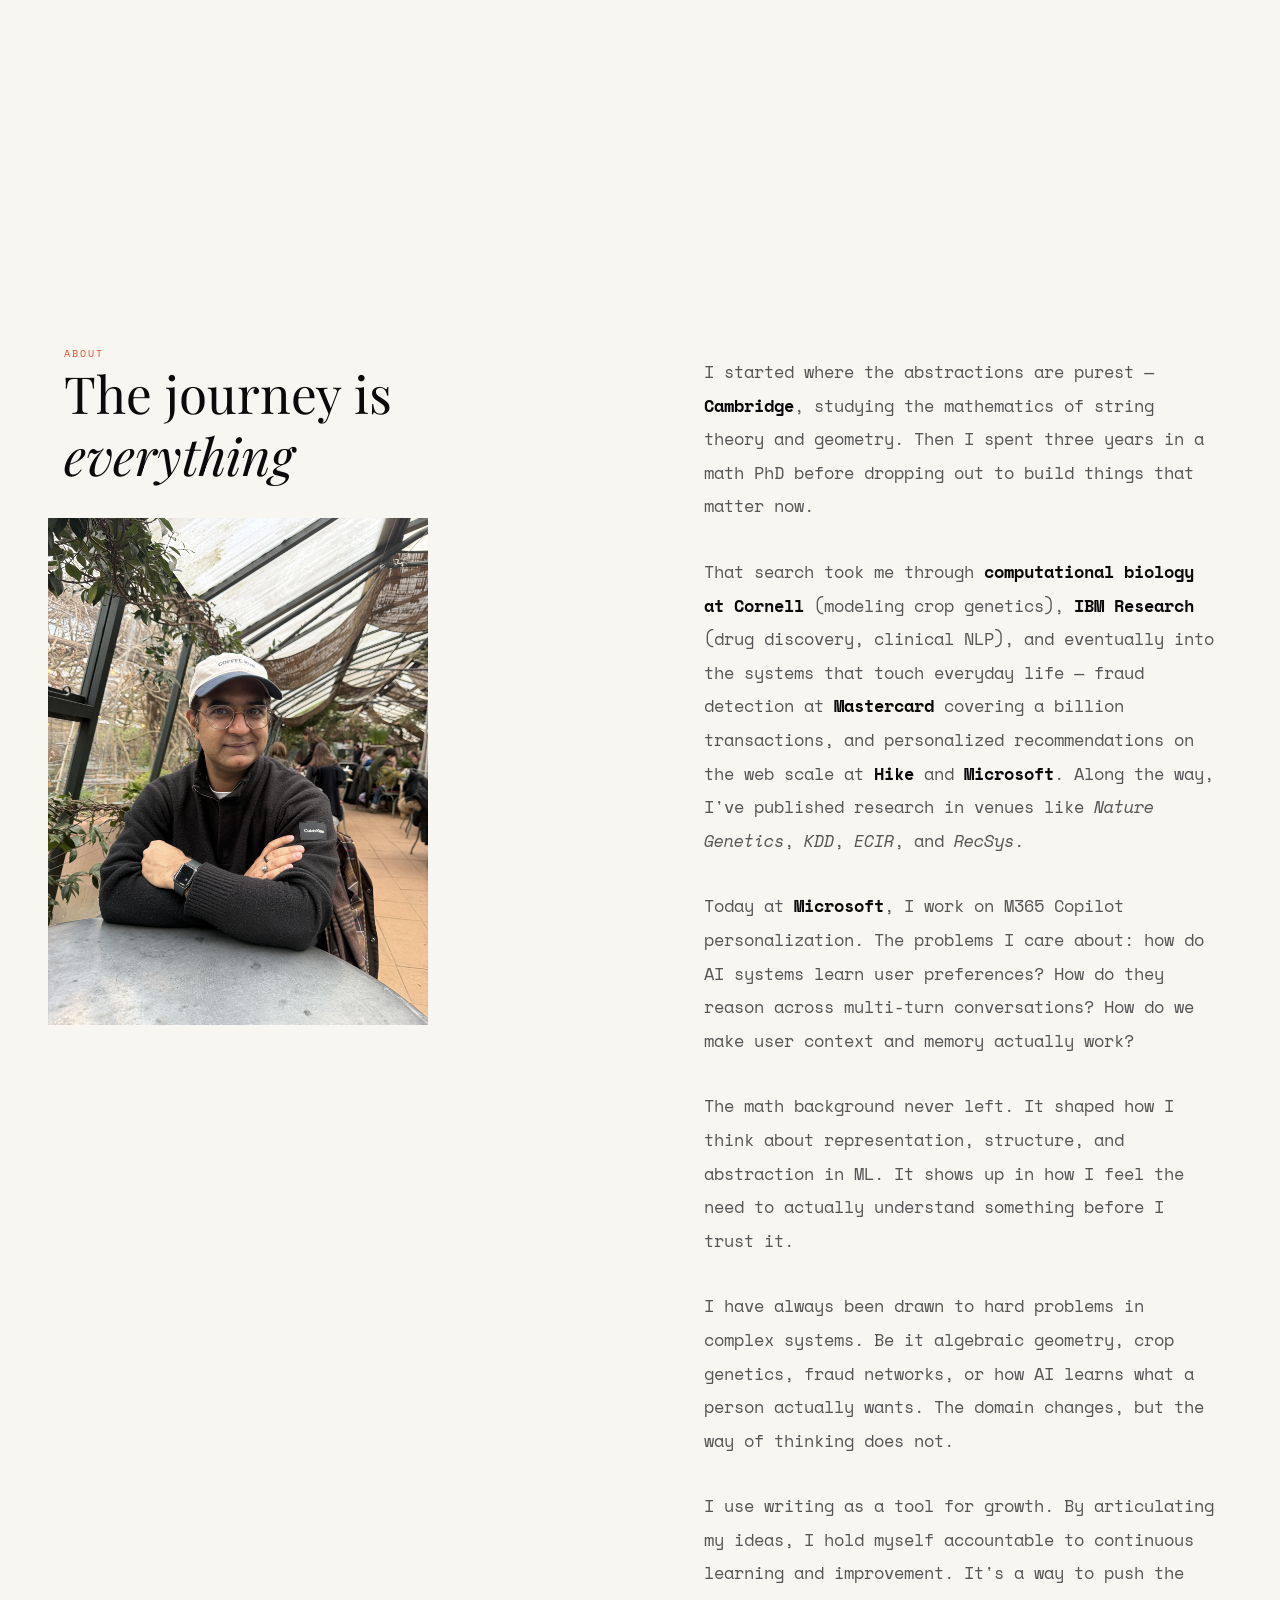
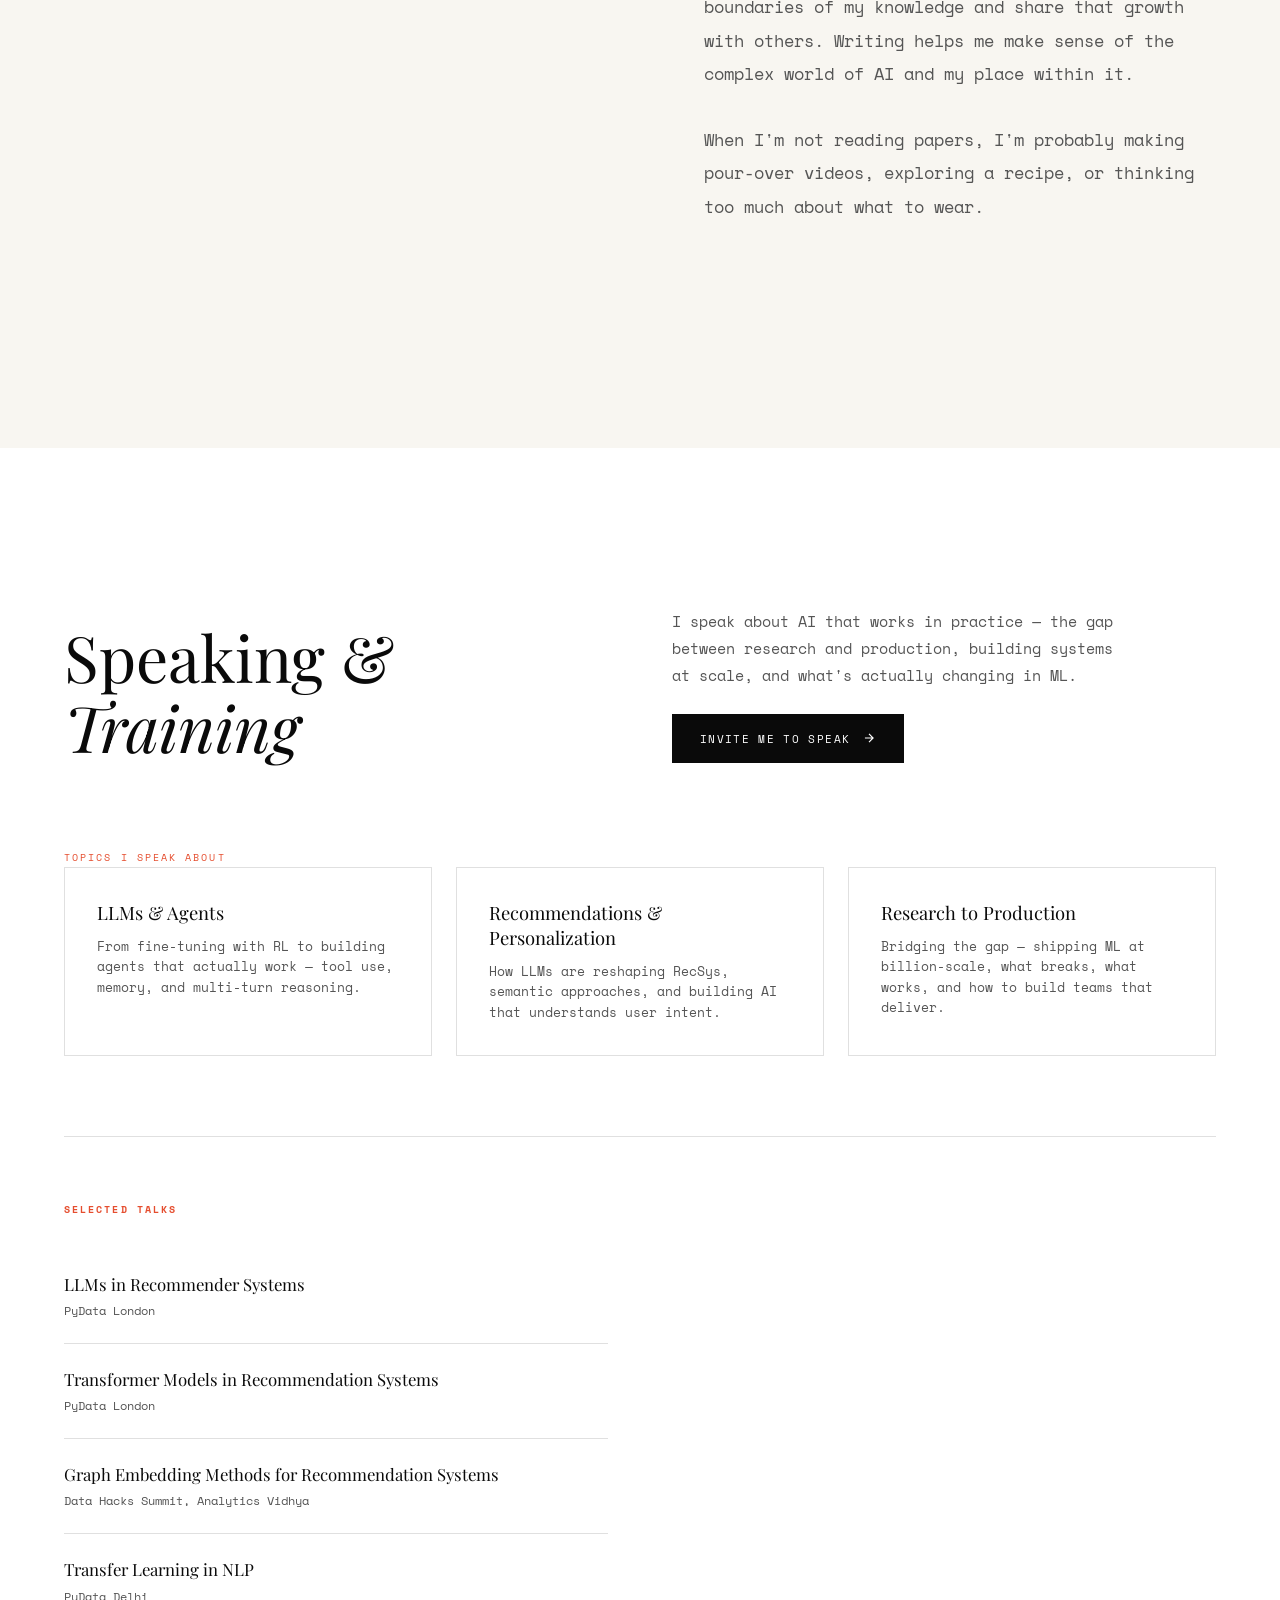
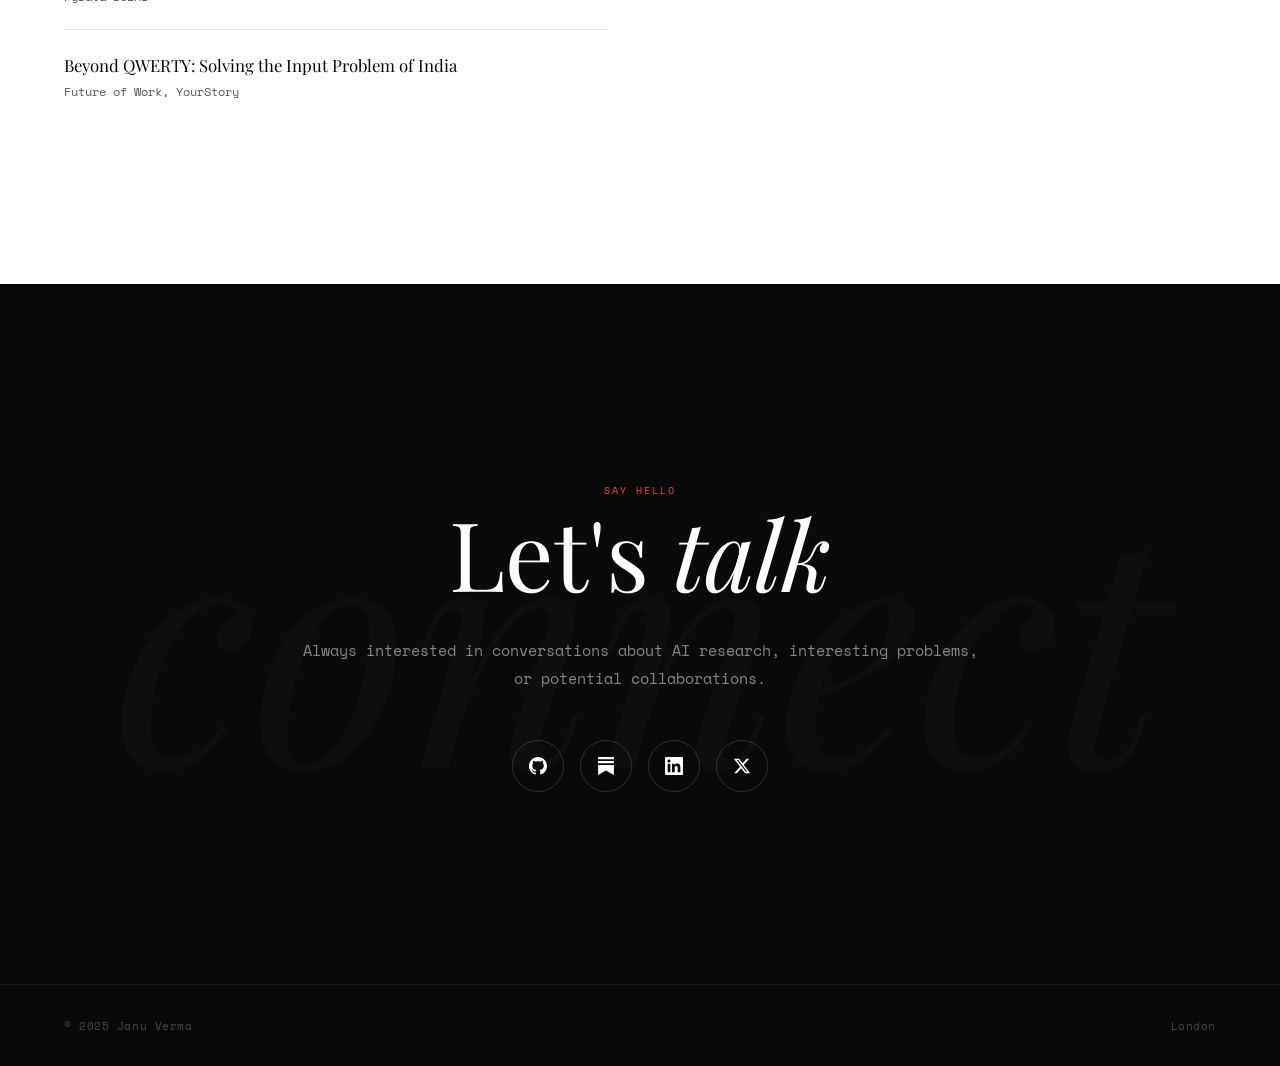
==== commit a2ae4cd0: "Add projects section and detail pages - New "Things I'm building" section on home page with Marginal" ====
--- a/index.html
+++ b/index.html
@@ -434,6 +434,178 @@
             background: var(--orange);
         }
 
+        /* Projects Section */
+        .projects {
+            background: var(--cream);
+            padding: 10rem 4rem;
+            border-top: 1px solid var(--light-gray);
+        }
+
+        .projects-inner {
+            max-width: 1400px;
+            margin: 0 auto;
+        }
+
+        .projects-header {
+            display: grid;
+            grid-template-columns: 1fr 1fr;
+            gap: 4rem;
+            margin-bottom: 5rem;
+            align-items: end;
+        }
+
+        .projects-title {
+            font-family: 'Playfair Display', serif;
+            font-size: clamp(2.5rem, 6vw, 5rem);
+            font-weight: 400;
+            line-height: 1.05;
+        }
+
+        .projects-title .italic {
+            font-style: italic;
+            color: var(--orange);
+        }
+
+        .projects-intro {
+            max-width: 440px;
+            font-size: 0.95rem;
+            line-height: 1.8;
+            color: var(--gray);
+        }
+
+        .projects-grid {
+            display: grid;
+            grid-template-columns: repeat(3, 1fr);
+            gap: 1.75rem;
+        }
+
+        .project-card {
+            background: var(--white);
+            border: 1px solid var(--light-gray);
+            padding: 2.5rem;
+            display: flex;
+            flex-direction: column;
+            position: relative;
+            transition: all 0.4s cubic-bezier(0.16, 1, 0.3, 1);
+            min-height: 400px;
+            overflow: hidden;
+        }
+
+        .project-card:hover {
+            border-color: var(--black);
+            transform: translateY(-4px);
+        }
+
+        .project-card:hover .project-title {
+            color: var(--orange);
+        }
+
+        .project-card.placeholder {
+            background: transparent;
+            border-style: dashed;
+            cursor: default;
+        }
+
+        .project-card.placeholder:hover {
+            transform: none;
+            border-color: var(--light-gray);
+        }
+
+        .project-card.placeholder:hover .project-title {
+            color: var(--gray);
+        }
+
+        .project-meta {
+            display: flex;
+            justify-content: space-between;
+            align-items: center;
+            margin-bottom: 1.75rem;
+        }
+
+        .project-number {
+            font-size: 0.65rem;
+            letter-spacing: 0.15em;
+            color: var(--orange);
+        }
+
+        .project-status {
+            font-size: 0.55rem;
+            letter-spacing: 0.18em;
+            text-transform: uppercase;
+            color: var(--gray);
+            padding: 0.3rem 0.65rem;
+            border: 1px solid var(--light-gray);
+        }
+
+        .project-title {
+            font-family: 'Playfair Display', serif;
+            font-size: 1.85rem;
+            font-weight: 400;
+            line-height: 1.15;
+            margin-bottom: 0.85rem;
+            transition: color 0.3s ease;
+        }
+
+        .project-card.placeholder .project-title {
+            color: var(--gray);
+        }
+
+        .project-tagline {
+            font-size: 0.9rem;
+            font-style: italic;
+            color: var(--black);
+            margin-bottom: 1.25rem;
+            line-height: 1.5;
+        }
+
+        .project-card.placeholder .project-tagline {
+            color: var(--gray);
+        }
+
+        .project-desc {
+            font-size: 0.85rem;
+            line-height: 1.7;
+            color: var(--gray);
+            margin-bottom: 2rem;
+        }
+
+        .project-tags {
+            display: flex;
+            flex-wrap: wrap;
+            gap: 0.5rem;
+            margin-top: auto;
+            margin-bottom: 1.5rem;
+        }
+
+        .project-tags span {
+            font-size: 0.6rem;
+            letter-spacing: 0.08em;
+            text-transform: uppercase;
+            color: var(--gray);
+            padding: 0.35rem 0.7rem;
+            background: var(--cream);
+            border: 1px solid var(--light-gray);
+        }
+
+        .project-arrow {
+            align-self: flex-end;
+            width: 42px;
+            height: 42px;
+            border: 1px solid var(--light-gray);
+            border-radius: 50%;
+            display: flex;
+            align-items: center;
+            justify-content: center;
+            transition: all 0.3s ease;
+            color: var(--black);
+        }
+
+        .project-card:hover .project-arrow {
+            background: var(--black);
+            border-color: var(--black);
+            color: var(--white);
+        }
+
         /* Story Section */
         .story {
             padding: 12rem 4rem;
@@ -918,6 +1090,15 @@
                 flex-direction: column;
             }
 
+            .projects-header {
+                grid-template-columns: 1fr;
+                gap: 2rem;
+            }
+
+            .projects-grid {
+                grid-template-columns: 1fr;
+            }
+
             .story {
                 grid-template-columns: 1fr;
                 gap: 4rem;
@@ -951,9 +1132,14 @@
                 display: none;
             }
 
-            .hero, .ideas, .story, .research, .contact {
+            .hero, .ideas, .projects, .story, .research, .contact {
                 padding-left: 1.5rem;
                 padding-right: 1.5rem;
+            }
+
+            .project-card {
+                padding: 2rem;
+                min-height: auto;
             }
 
             .hero {
@@ -1011,6 +1197,7 @@
         <div class="nav-links">
             <a href="#story">About</a>
              <a href="#ideas">Writing</a>
+             <a href="#projects">Projects</a>
              <a href="#speaking">Speaking</a>
             <!-- <a href="#research">Research</a> -->
             <a href="#contact">Contact</a>
@@ -1058,21 +1245,21 @@
                 <h3 class="post-title">RecSys After LLMs: Four Paradigms for What Comes Next</h3>
                 <span class="post-meta">Research</span>
             </a>
-            <a href="https://januverma.substack.com/p/building-a-data-analysis-agent" target="_blank" class="post-item reveal">
-                <h3 class="post-title">Building a Data Analysis Agent</h3>
+            <a href="https://januverma.substack.com/p/llm-based-agents" target="_blank" class="post-item reveal">
+                <h3 class="post-title">LLM Based Agents</h3>
                 <span class="post-meta">Deep Dive</span>
             </a>
-            <a href="https://januverma.substack.com/p/multi-turn-tool-use-with-rl" target="_blank" class="post-item reveal">
-                <h3 class="post-title">Multi-Turn Tool Use with RL</h3>
-                <span class="post-meta">Research</span>
+            <a href="https://januverma.substack.com/p/game-theoretic-thinking-for-ai" target="_blank" class="post-item reveal">
+                <h3 class="post-title">Game Theoretic Thinking for AI</h3>
+                <span class="post-meta">Essay</span>
             </a>
-            <a href="https://januverma.substack.com/p/fine-tuning-llms-using-reinforcement" target="_blank" class="post-item reveal">
-                <h3 class="post-title">Fine-tuning LLMs using Reinforcement Learning</h3>
+            <a href="https://januverma.substack.com/p/research-briefings-gemma-4" target="_blank" class="post-item reveal">
+                <h3 class="post-title">Research Briefings — Gemma 4</h3>
                 <span class="post-meta">Series</span>
             </a>
-            <a href="https://januverma.substack.com/p/large-language-models-for-recommender" target="_blank" class="post-item reveal">
-                <h3 class="post-title">LLMs for Recommender Systems</h3>
-                <span class="post-meta">Series</span>
+            <a href="https://januverma.substack.com/p/what-a-time-to-be-alive" target="_blank" class="post-item reveal">
+                <h3 class="post-title">What a Time to Be Alive</h3>
+                <span class="post-meta">Reflection</span>
             </a>
         </div>
 
@@ -1083,6 +1270,80 @@
                 <path d="M5 12h14M12 5l7 7-7 7"/>
             </svg>
         </a>
+    </section>
+
+    <section class="projects" id="projects">
+        <div class="projects-inner">
+            <div class="projects-header">
+                <h2 class="projects-title">
+                    Things I'm<br><span class="italic">building</span>
+                </h2>
+                <p class="projects-intro">
+                    Side projects at the edges of what language models can do — applied to my own books, my own videos, my own questions. Built to learn, shared to invite conversation.
+                </p>
+            </div>
+
+            <div class="projects-grid">
+                <a href="projects/marginalia.html" class="project-card reveal">
+                    <div class="project-meta">
+                        <span class="project-number">01 / Project</span>
+                        <span class="project-status">Live</span>
+                    </div>
+                    <h3 class="project-title">Marginalia</h3>
+                    <p class="project-tagline">A conversational book recommender.</p>
+                    <p class="project-desc">
+                        Tell it a feeling, a question, a mood — get back two or three books, chosen by a librarian-friend that builds a picture of your taste over time. Four personas, a prose taste portrait, and a theme constellation.
+                    </p>
+                    <div class="project-tags">
+                        <span>Python</span>
+                        <span>Claude</span>
+                        <span>SQLite</span>
+                    </div>
+                    <span class="project-arrow">
+                        <svg width="16" height="16" viewBox="0 0 24 24" fill="none" stroke="currentColor" stroke-width="2">
+                            <path d="M5 12h14M12 5l7 7-7 7"/>
+                        </svg>
+                    </span>
+                </a>
+
+                <a href="projects/instagram-strategist.html" class="project-card reveal">
+                    <div class="project-meta">
+                        <span class="project-number">02 / Project</span>
+                        <span class="project-status">Live</span>
+                    </div>
+                    <h3 class="project-title">Instagram Strategist</h3>
+                    <p class="project-tagline">I gave Gemma 4 my Instagram reels.</p>
+                    <p class="project-desc">
+                        A two-stage multimodal pipeline that watches your reels, finds the through-line in your content, and tells you who you're really making things for — strategy grounded in actual video, not generic advice.
+                    </p>
+                    <div class="project-tags">
+                        <span>Gemma 4</span>
+                        <span>Multimodal</span>
+                        <span>Python</span>
+                    </div>
+                    <span class="project-arrow">
+                        <svg width="16" height="16" viewBox="0 0 24 24" fill="none" stroke="currentColor" stroke-width="2">
+                            <path d="M5 12h14M12 5l7 7-7 7"/>
+                        </svg>
+                    </span>
+                </a>
+
+                <div class="project-card placeholder reveal">
+                    <div class="project-meta">
+                        <span class="project-number">03 / Project</span>
+                        <span class="project-status">Soon</span>
+                    </div>
+                    <h3 class="project-title">In the workshop</h3>
+                    <p class="project-tagline">Something is being built.</p>
+                    <p class="project-desc">
+                        The next project is taking shape — exploring how language models can reason over longer stretches of personal context. Details coming.
+                    </p>
+                    <div class="project-tags">
+                        <span>TBD</span>
+                    </div>
+                </div>
+            </div>
+        </div>
     </section>
 
     <section class="story" id="story">
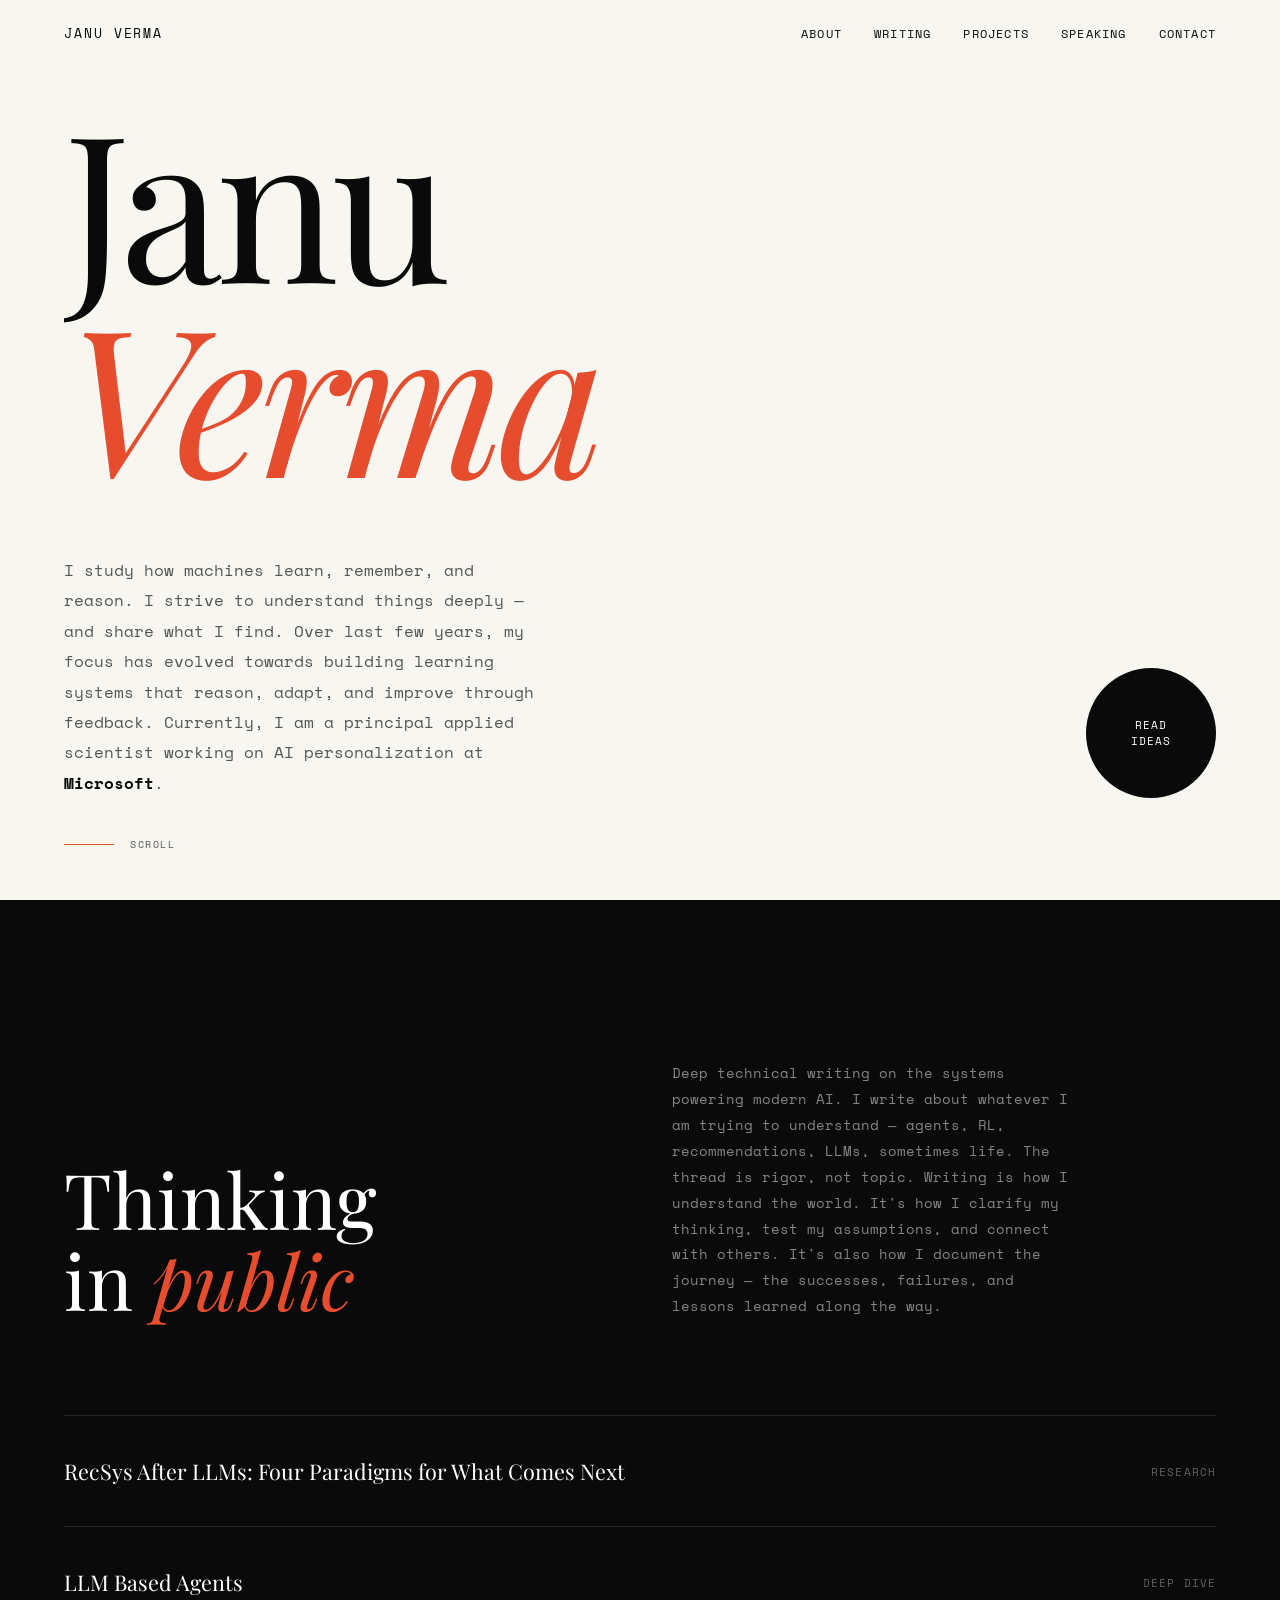
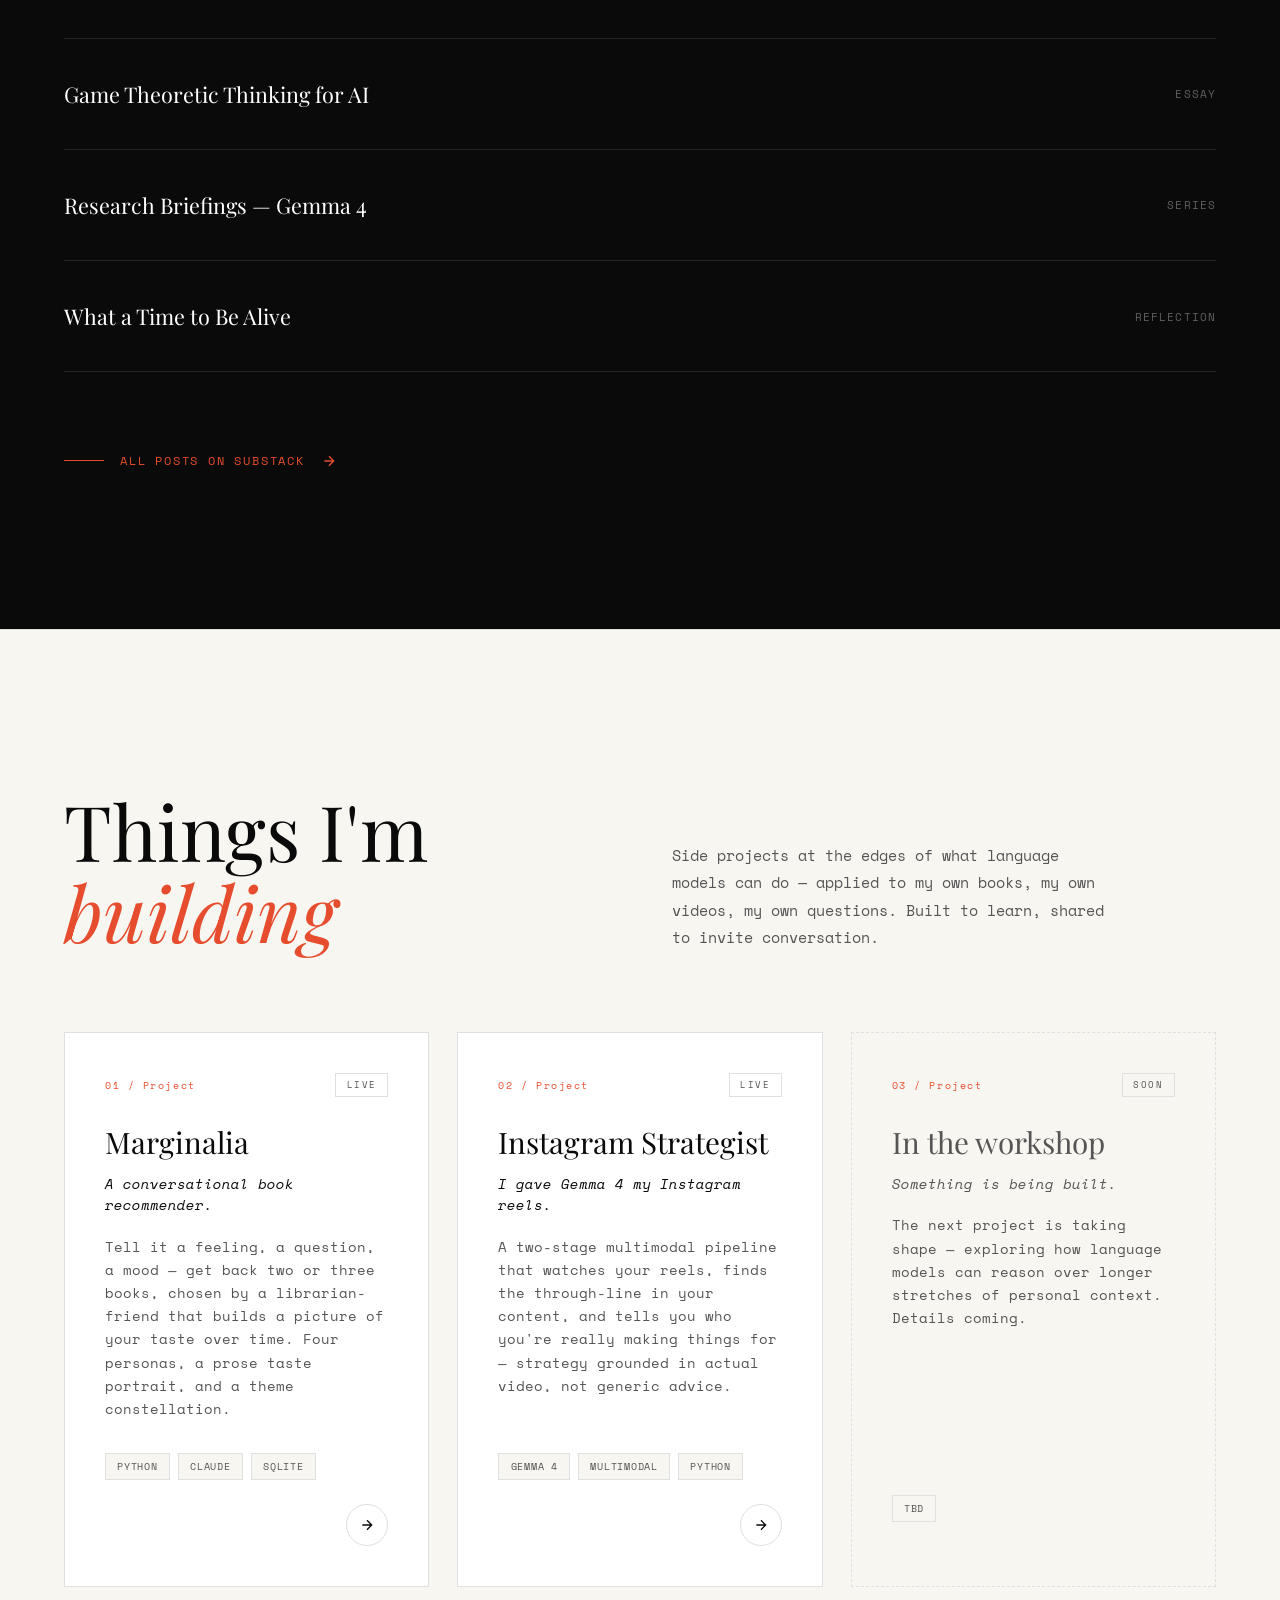
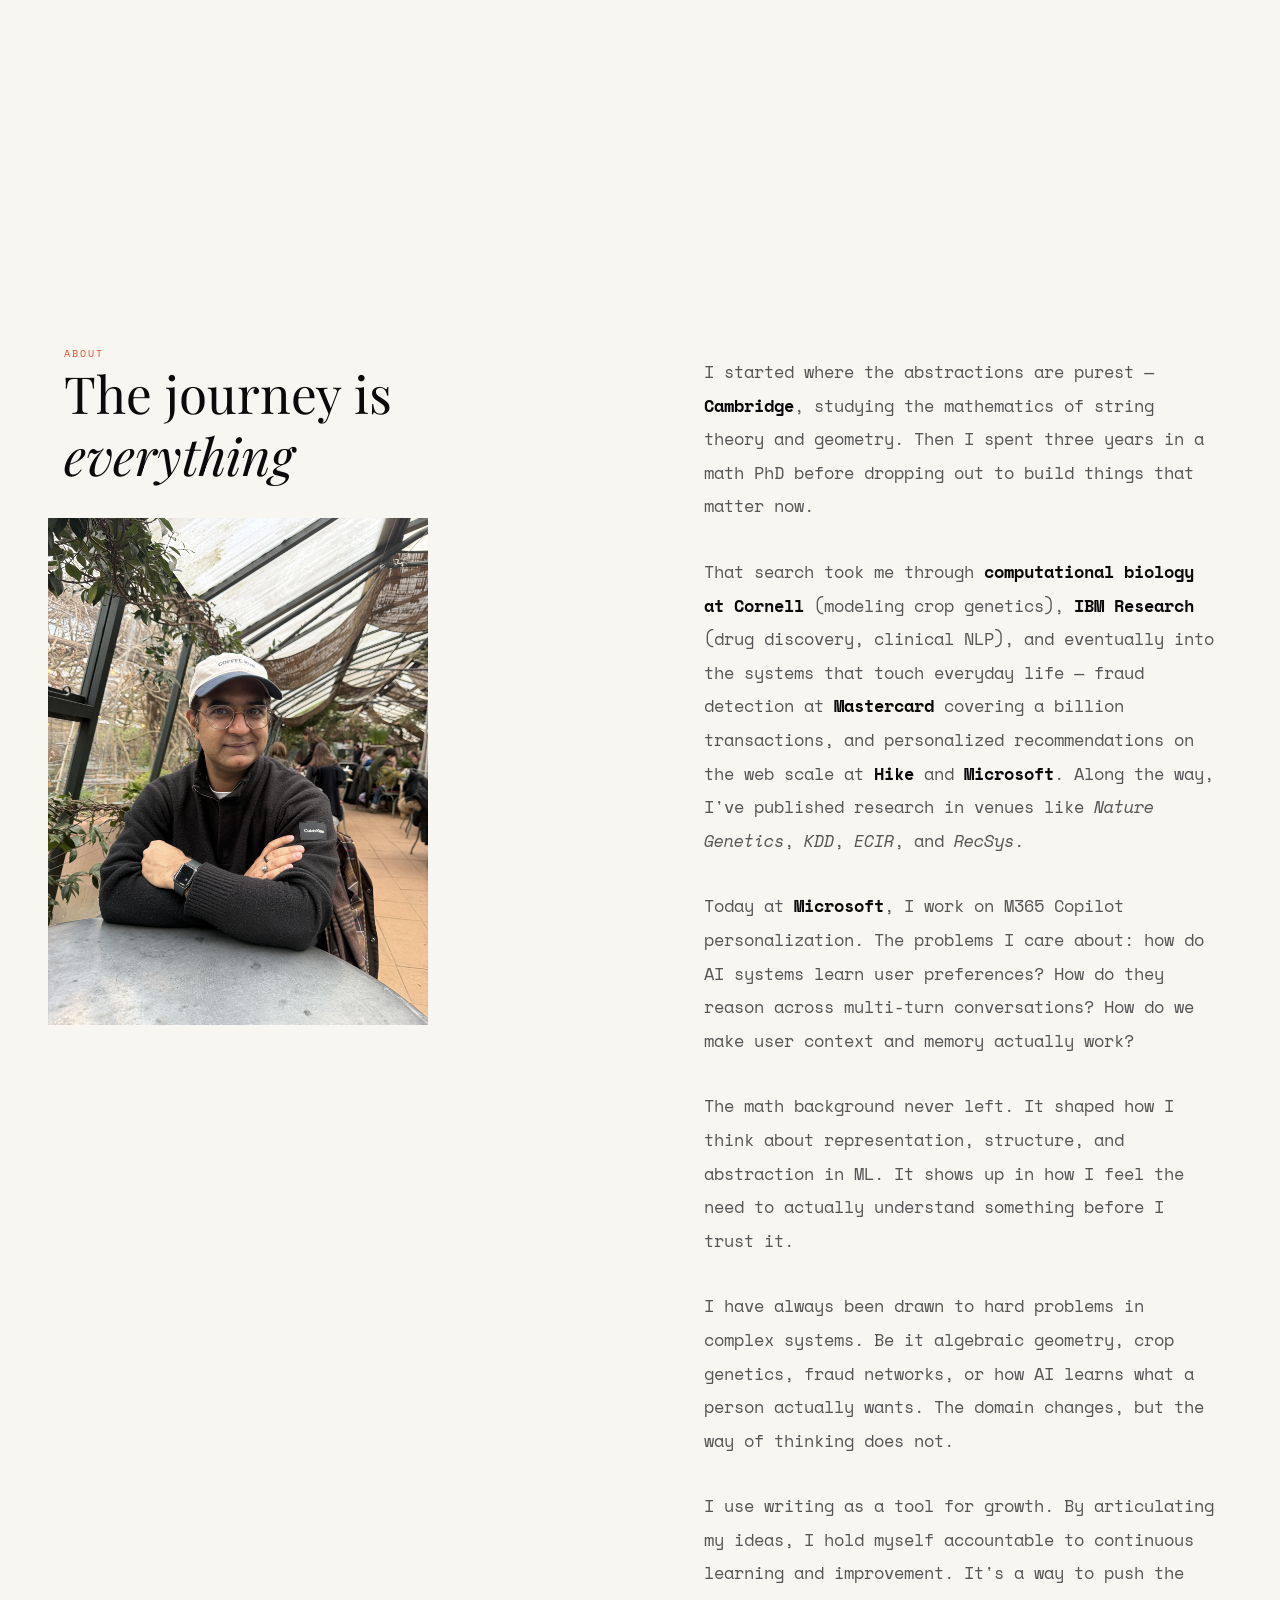
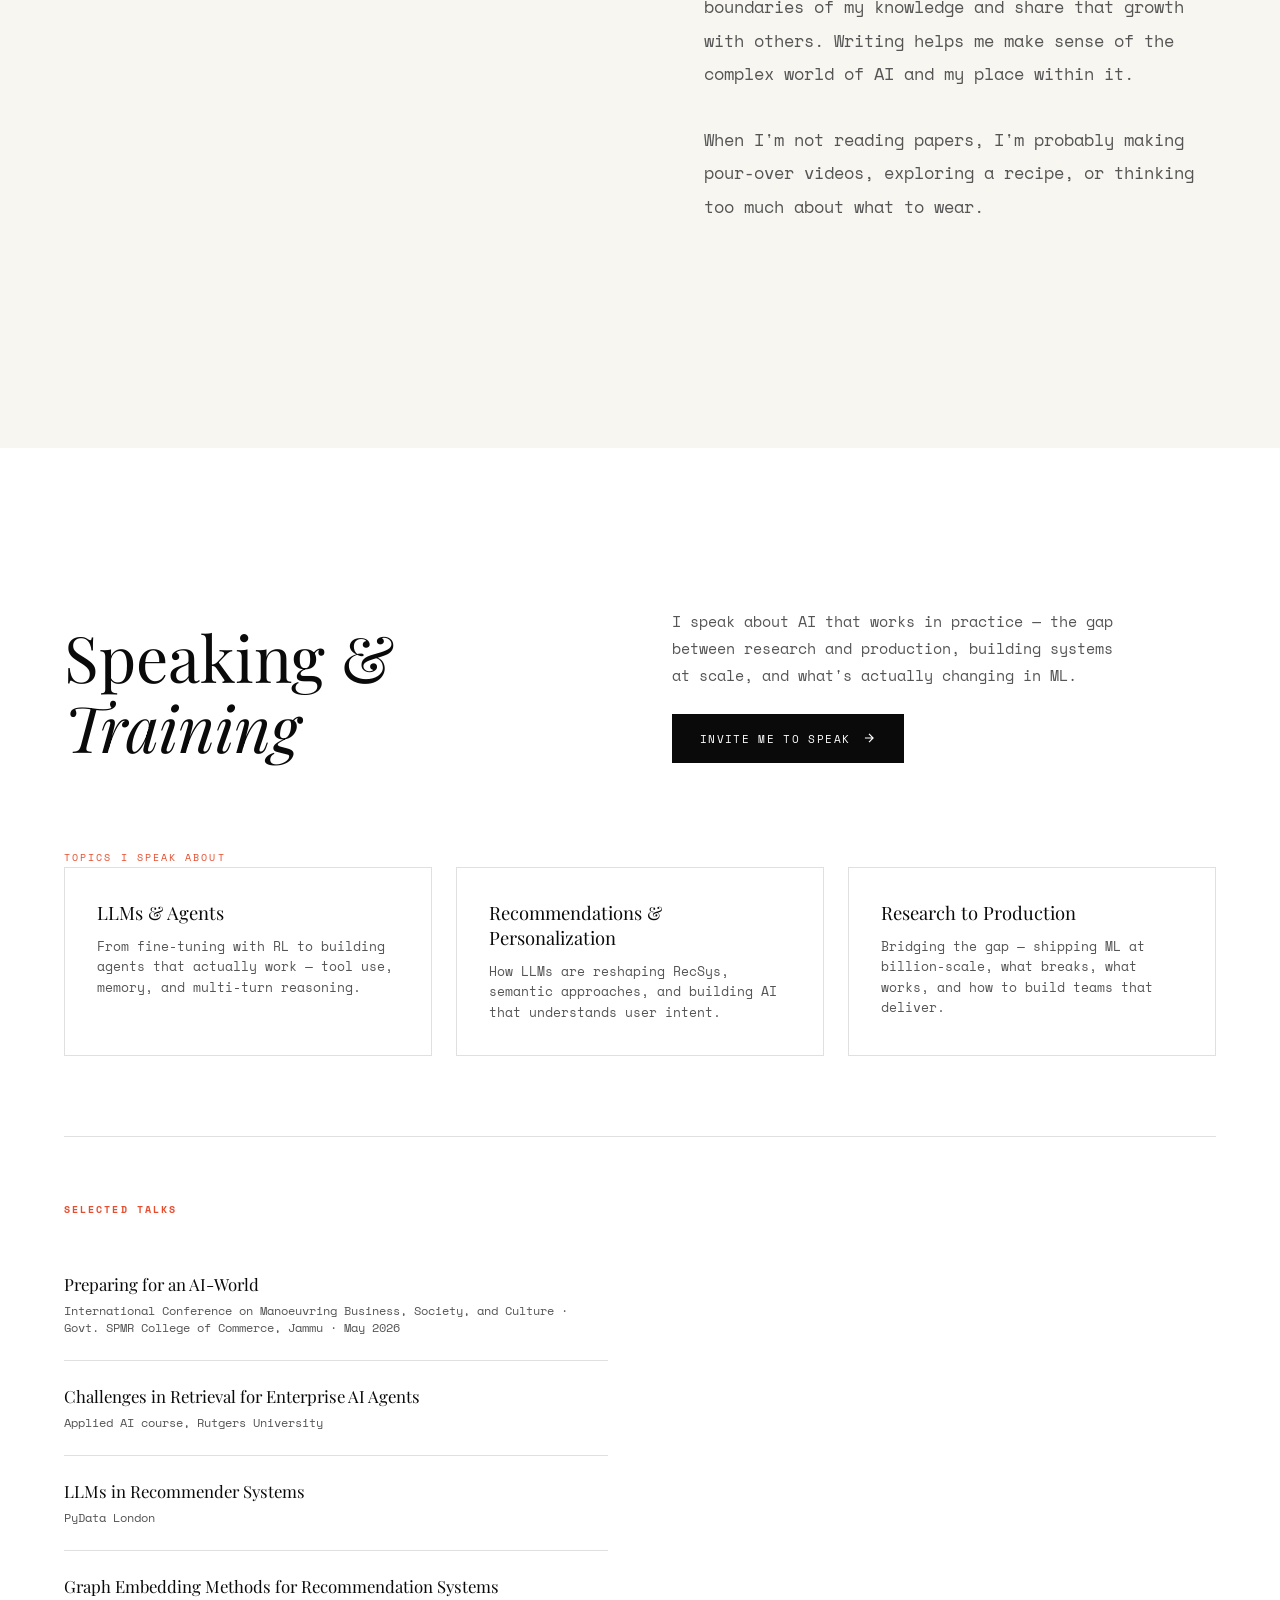
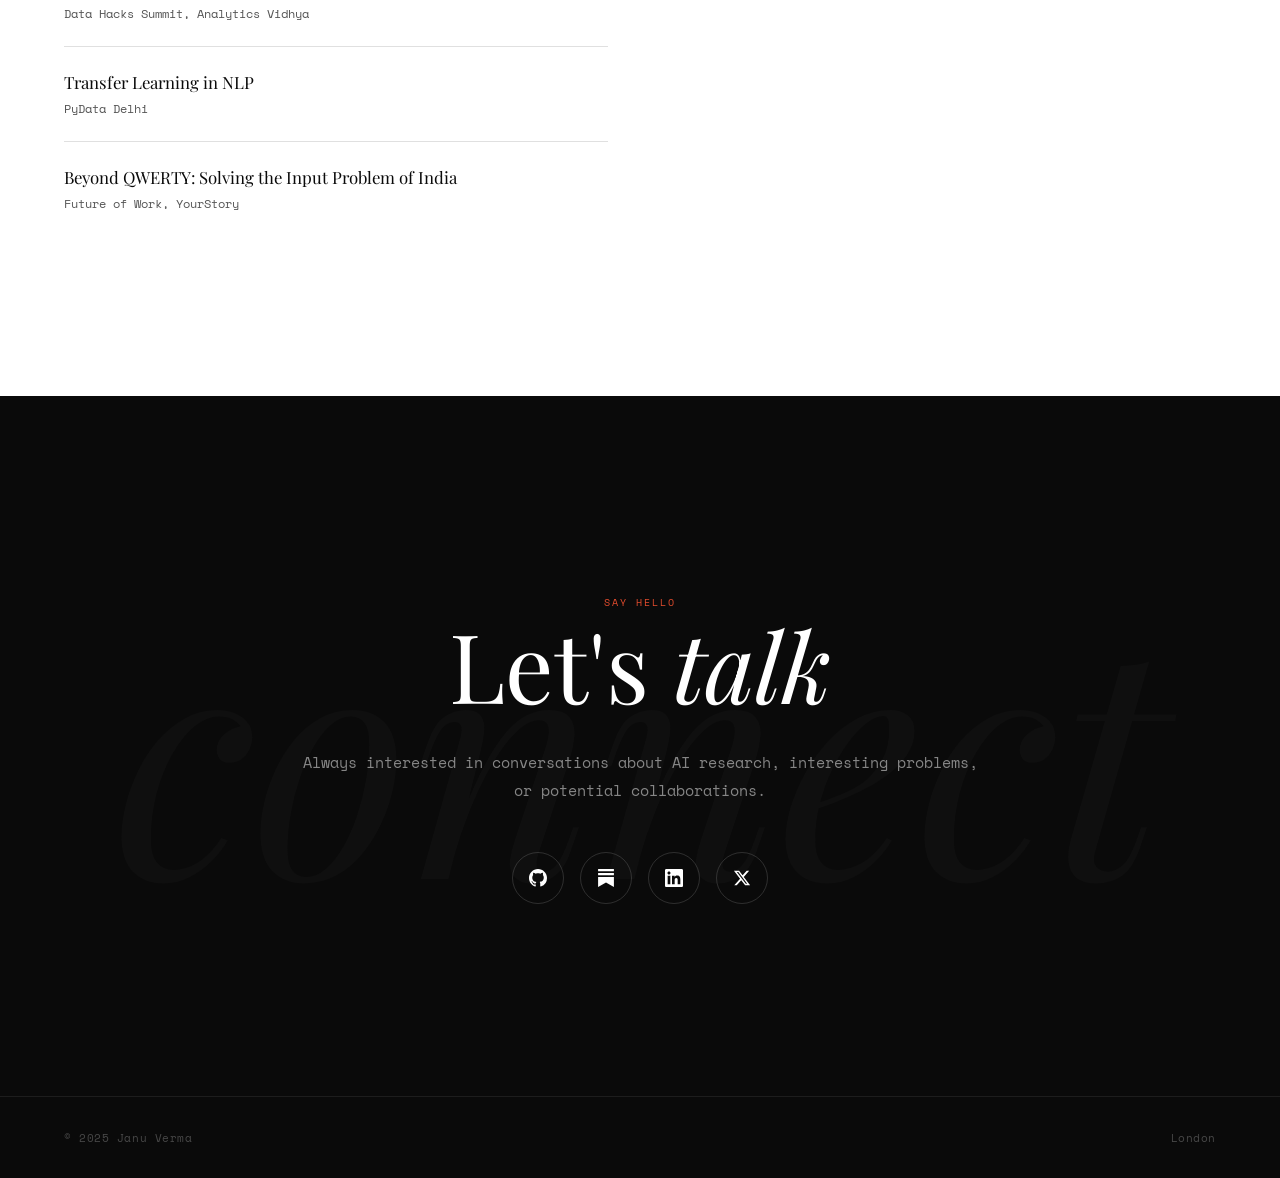
==== commit 07c27eb6: "Update Speaking section with recent invited talks Add two recent invited talks (Preparing for an AI-" ====
--- a/index.html
+++ b/index.html
@@ -1429,11 +1429,15 @@
                 <div class="talks-column">
                     <h4>Selected Talks</h4>
                     <div class="talk-item reveal">
-                        <p class="talk-title">LLMs in Recommender Systems</p>
-                        <p class="talk-venue">PyData London</p>
+                        <p class="talk-title">Preparing for an AI-World</p>
+                        <p class="talk-venue">International Conference on Manoeuvring Business, Society, and Culture · Govt. SPMR College of Commerce, Jammu · May 2026</p>
                     </div>
                     <div class="talk-item reveal">
-                        <p class="talk-title">Transformer Models in Recommendation Systems</p>
+                        <p class="talk-title">Challenges in Retrieval for Enterprise AI Agents</p>
+                        <p class="talk-venue">Applied AI course, Rutgers University</p>
+                    </div>
+                    <div class="talk-item reveal">
+                        <p class="talk-title">LLMs in Recommender Systems</p>
                         <p class="talk-venue">PyData London</p>
                     </div>
                     <div class="talk-item reveal">
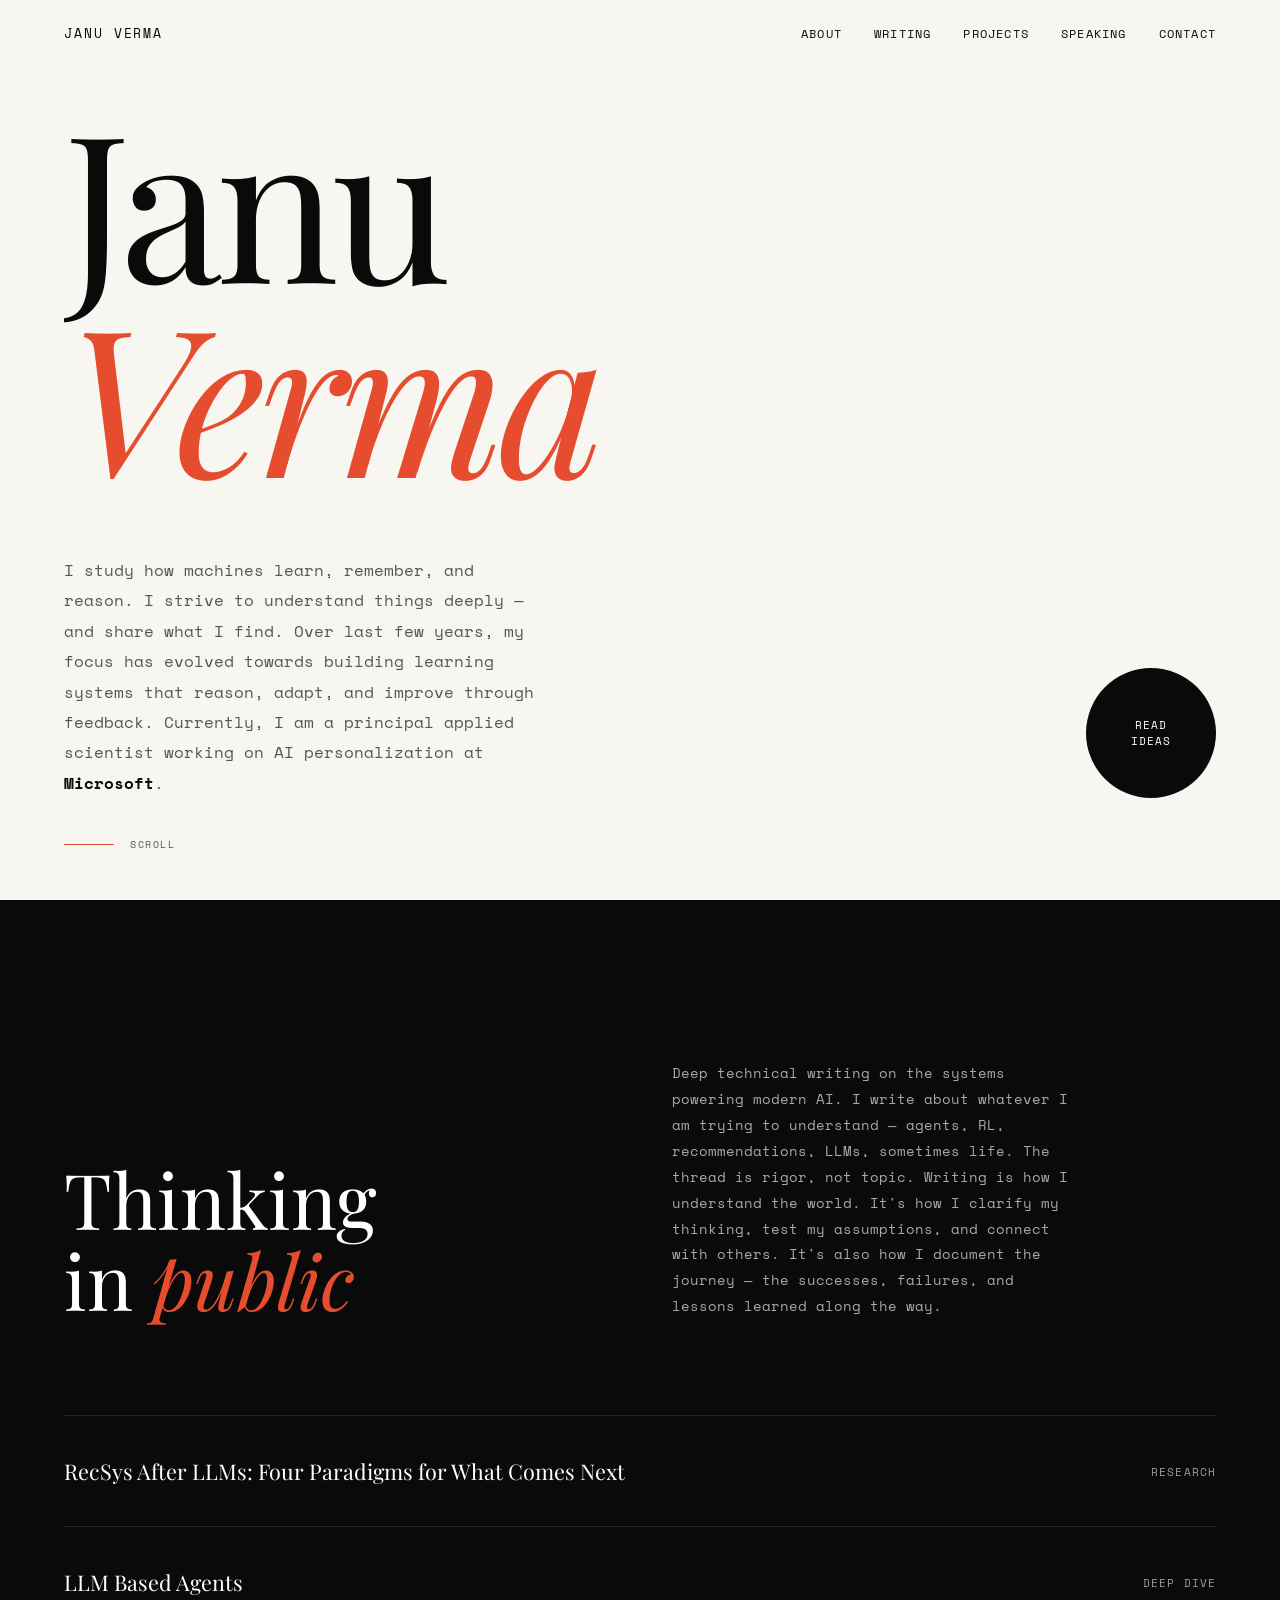
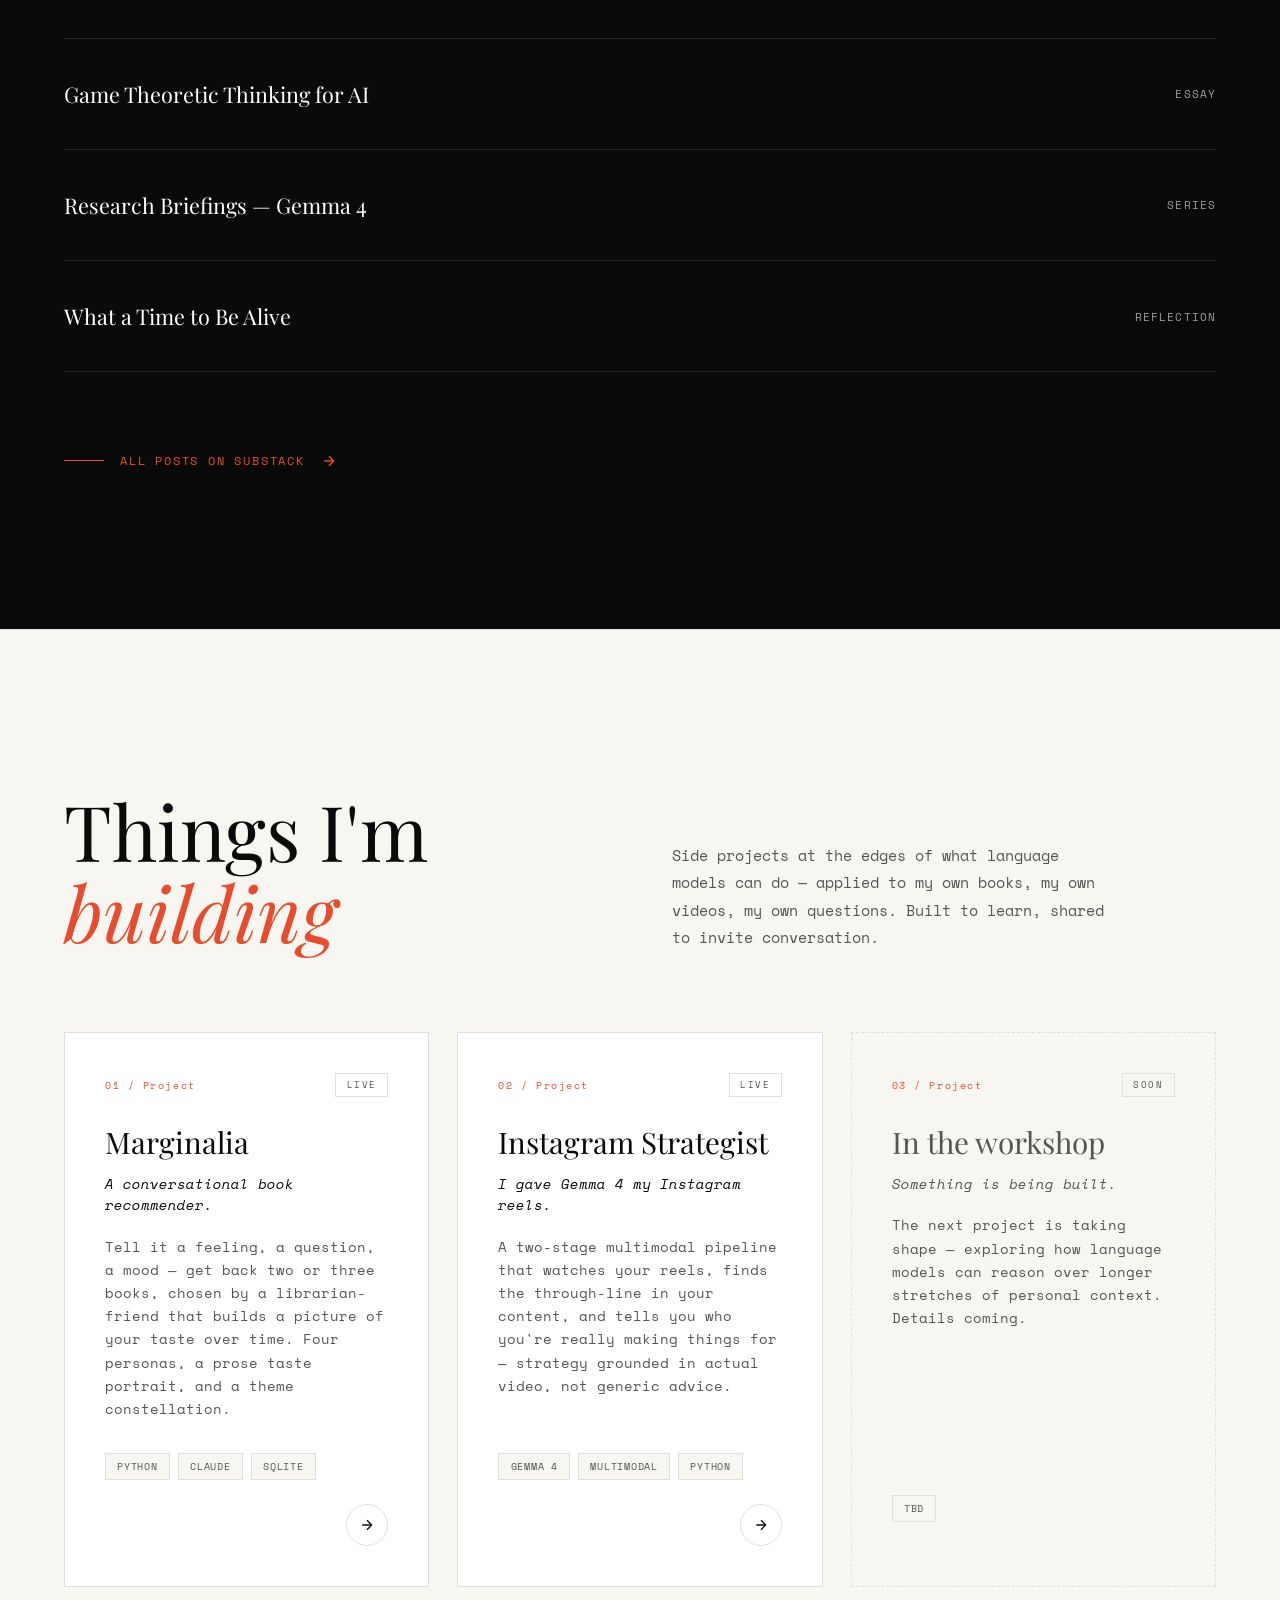
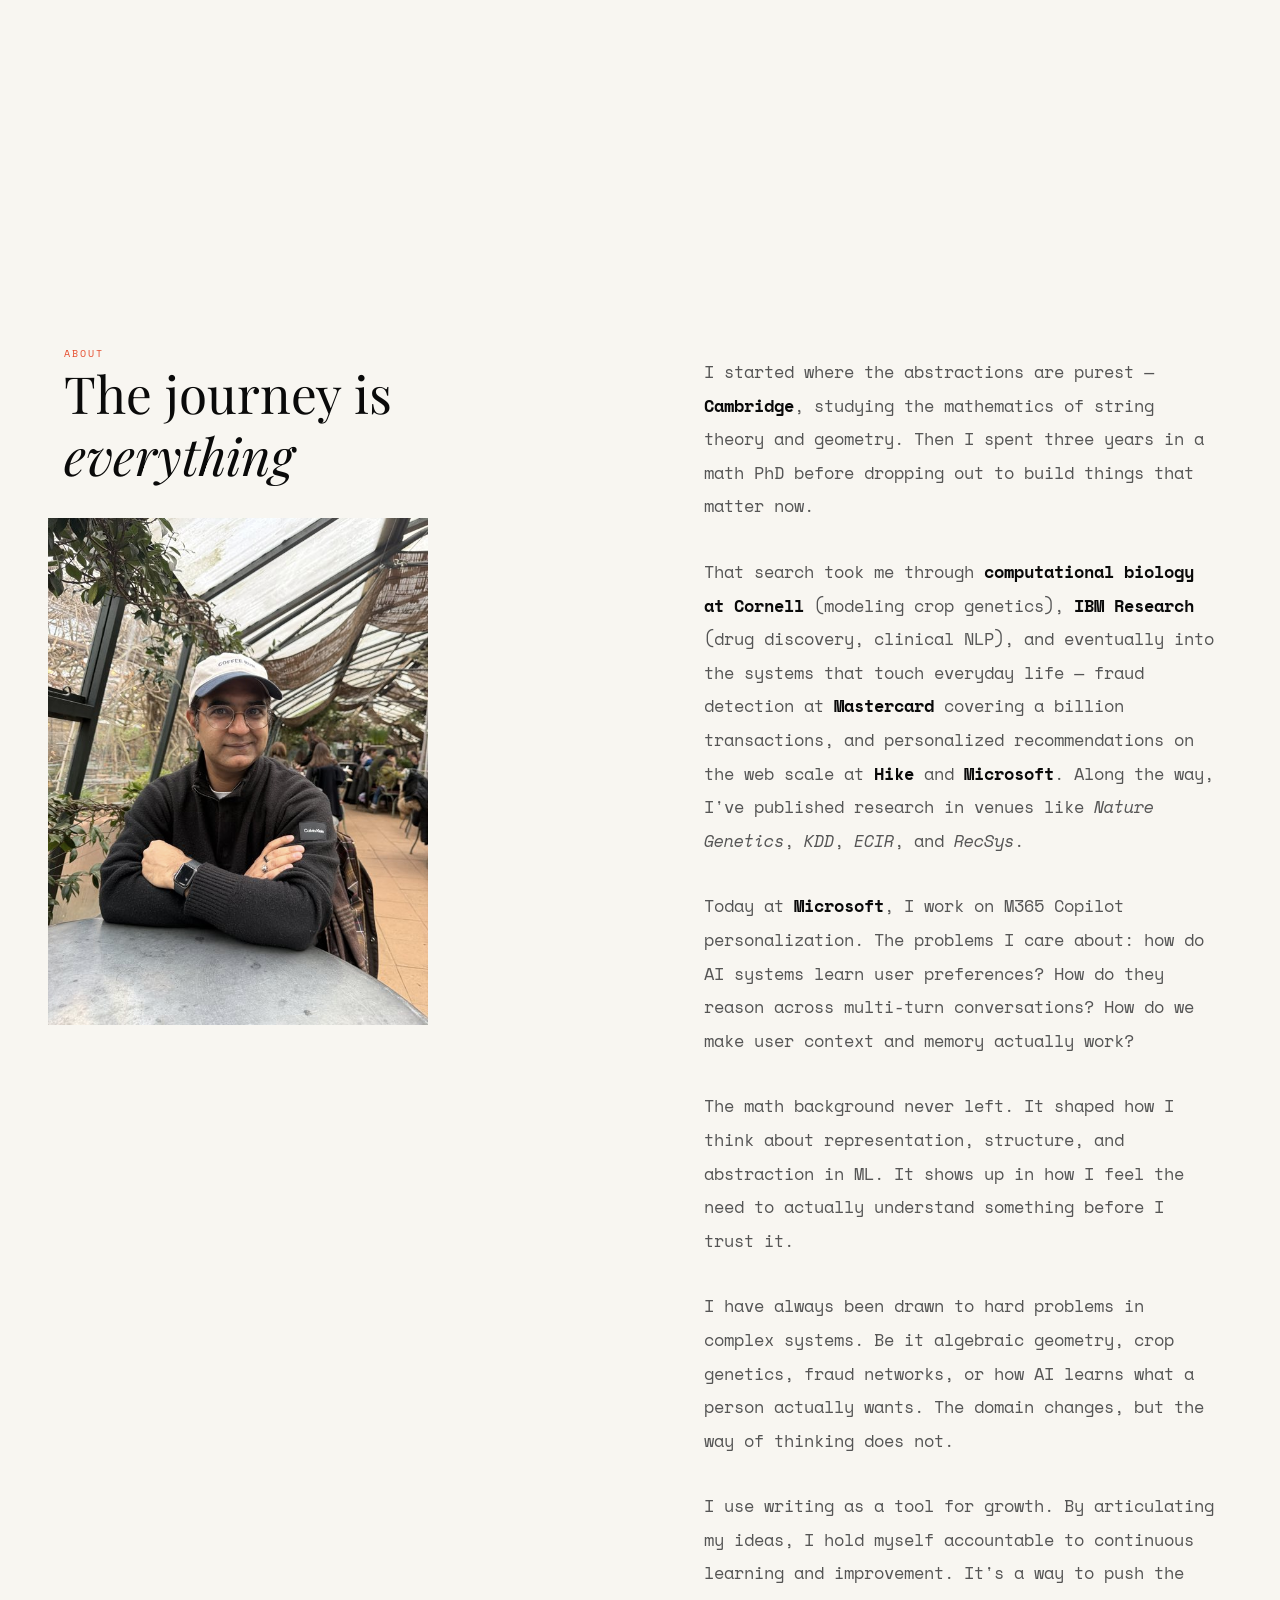
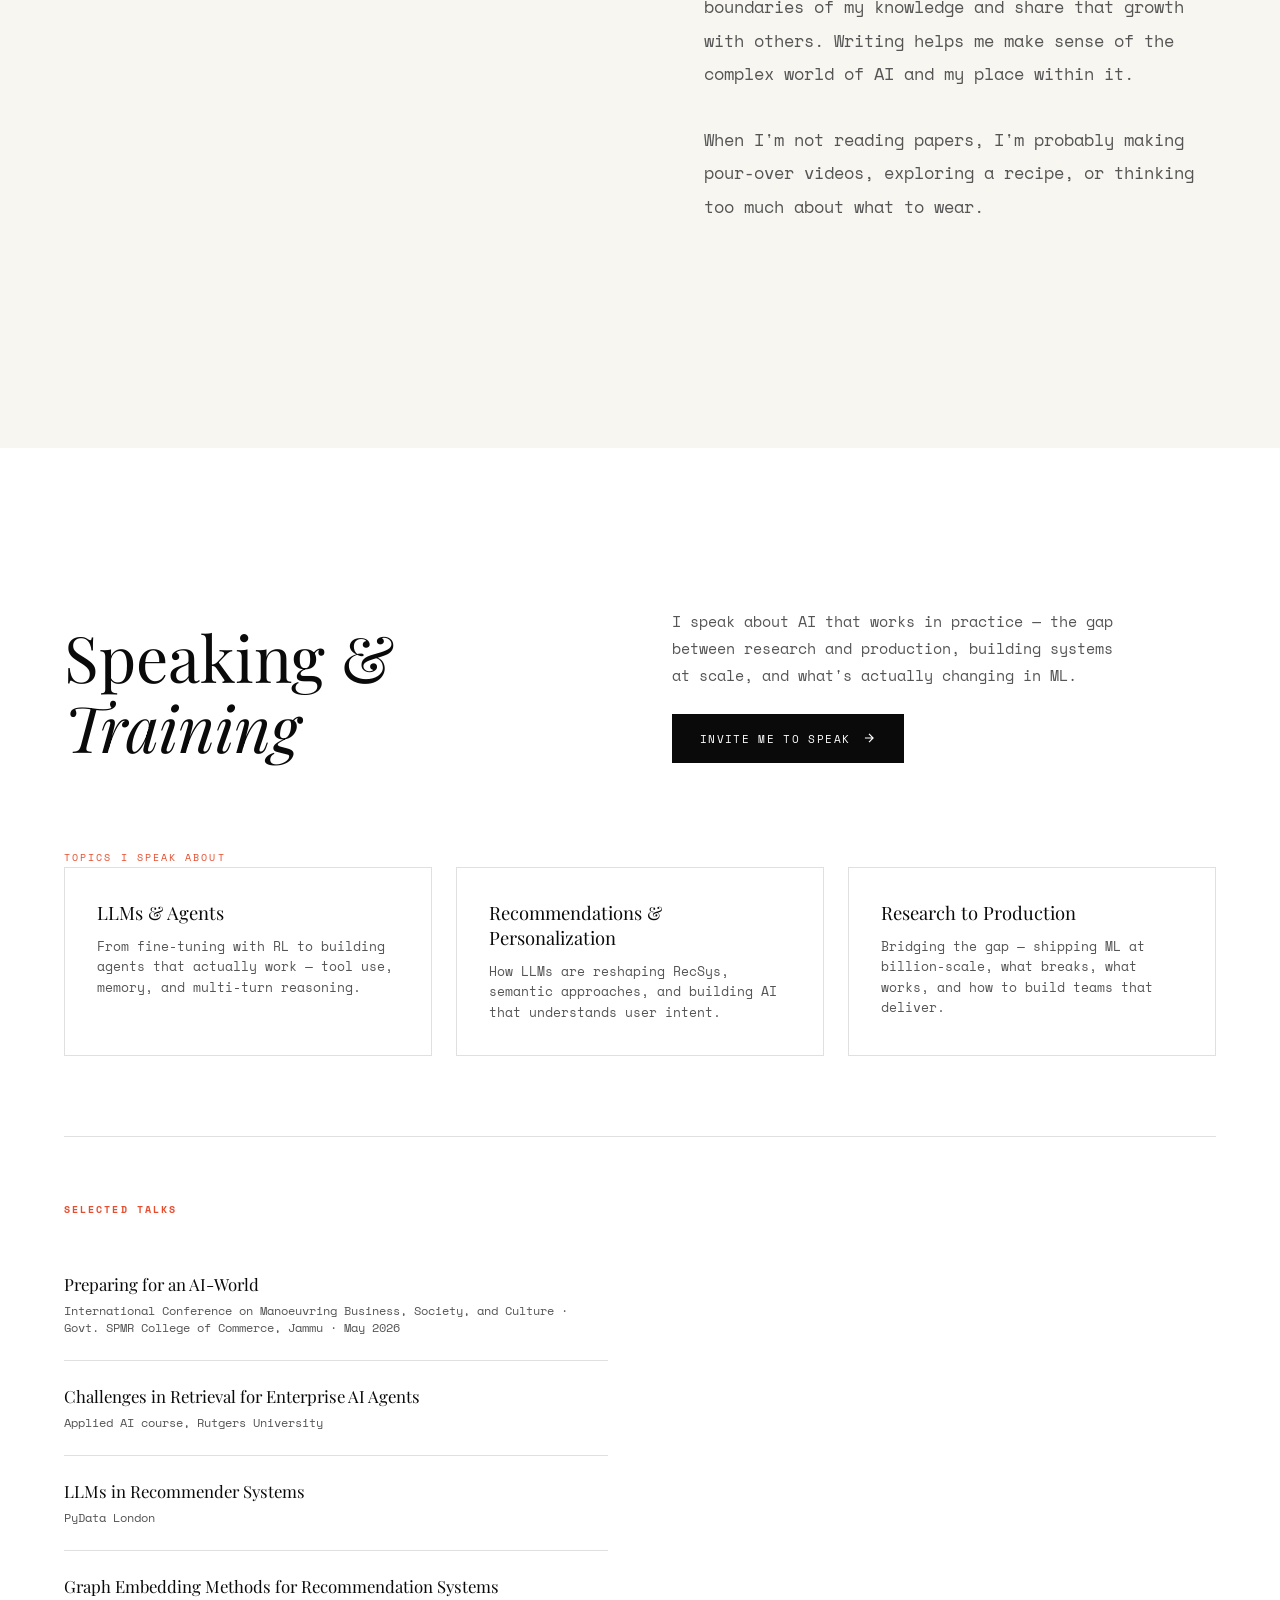
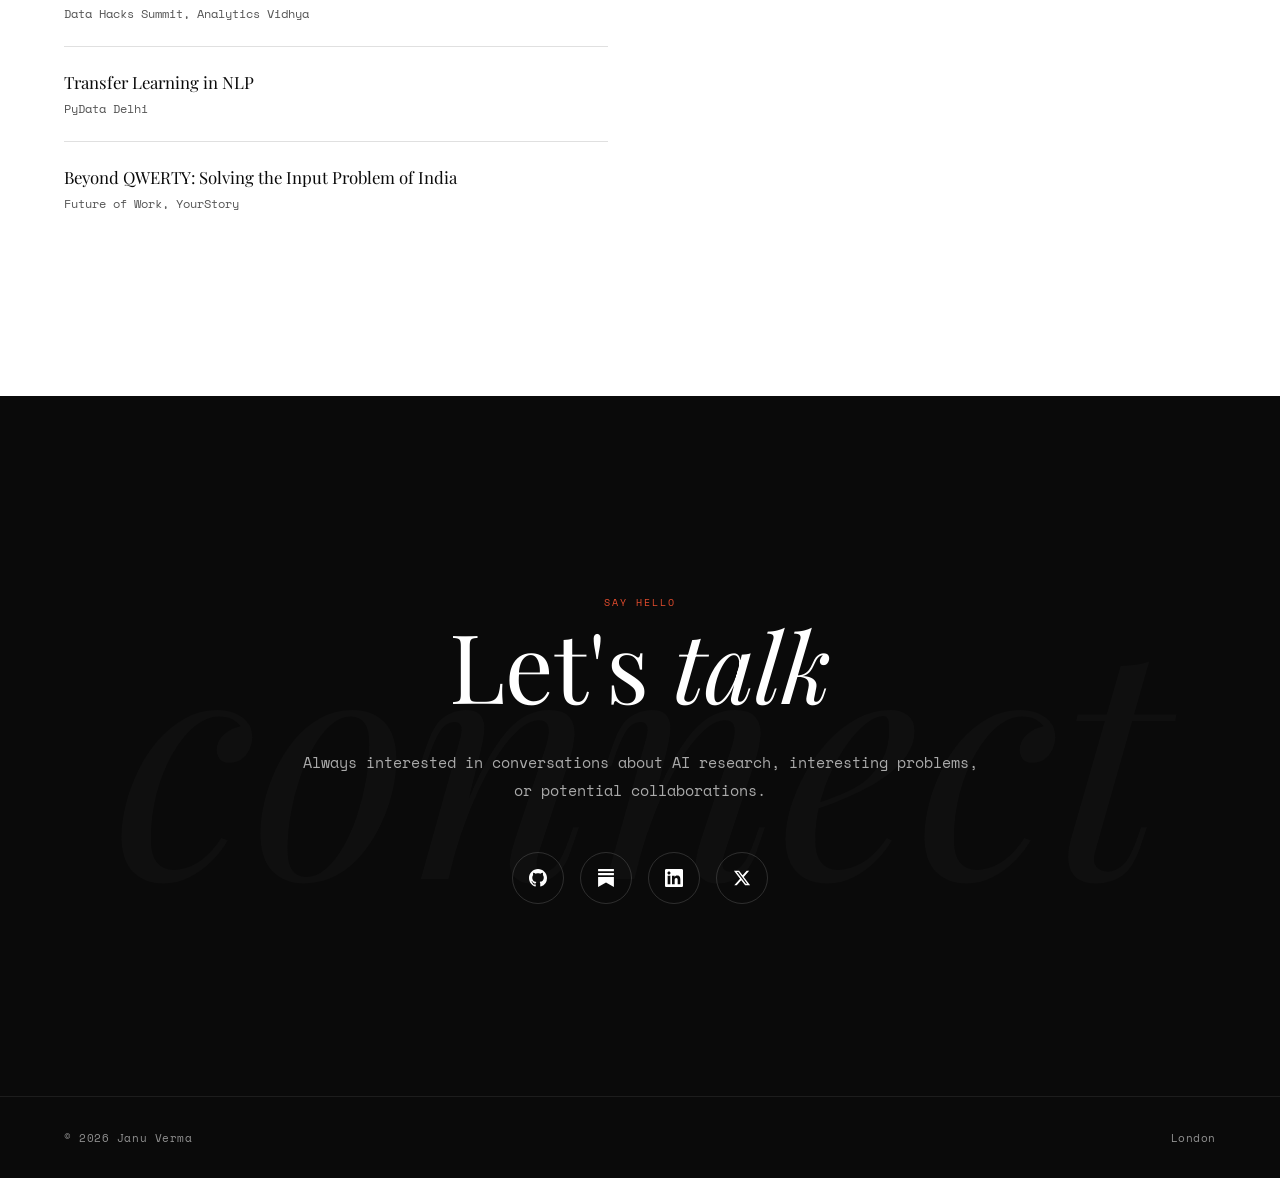
==== commit 437c48db: "Improve performance, mobile navigation, and accessibility - Add optimized 124KB photo-small.jpg (was" ====
--- a/index.html
+++ b/index.html
@@ -5,7 +5,21 @@
     <meta name="viewport" content="width=device-width, initial-scale=1.0">
     <title>Janu Verma</title>
     <meta name="description" content="Writing about the ideas shaping AI. Principal Applied Scientist at Microsoft.">
-    
+
+    <link rel="icon" type="image/svg+xml" href="/favicon.svg">
+    <link rel="canonical" href="https://januverma.com/">
+
+    <meta property="og:type" content="website">
+    <meta property="og:url" content="https://januverma.com/">
+    <meta property="og:title" content="Janu Verma">
+    <meta property="og:description" content="Writing about the ideas shaping AI. Principal Applied Scientist at Microsoft.">
+    <meta property="og:image" content="https://januverma.com/photo-small.jpg">
+    <meta name="twitter:card" content="summary_large_image">
+    <meta name="twitter:site" content="@januverma">
+    <meta name="twitter:title" content="Janu Verma">
+    <meta name="twitter:description" content="Writing about the ideas shaping AI. Principal Applied Scientist at Microsoft.">
+    <meta name="twitter:image" content="https://januverma.com/photo-small.jpg">
+
     <link rel="preconnect" href="https://fonts.googleapis.com">
     <link rel="preconnect" href="https://fonts.gstatic.com" crossorigin>
     <link href="https://fonts.googleapis.com/css2?family=Space+Mono:wght@400;700&family=Playfair+Display:ital,wght@0,400;0,500;0,600;1,400;1,500&display=swap" rel="stylesheet">
@@ -109,6 +123,51 @@
 
         .nav-links a:hover {
             color: var(--orange);
+        }
+
+        .nav-toggle {
+            display: none;
+            background: none;
+            border: none;
+            padding: 0;
+            width: 28px;
+            height: 20px;
+            position: relative;
+            cursor: pointer;
+            z-index: 102;
+        }
+
+        .nav-toggle span {
+            position: absolute;
+            left: 0;
+            width: 100%;
+            height: 2px;
+            background: var(--black);
+            transition: all 0.3s ease;
+        }
+
+        .nav-toggle span:first-child {
+            top: 4px;
+        }
+
+        .nav-toggle span:last-child {
+            bottom: 4px;
+        }
+
+        nav.dark-section .nav-toggle span {
+            background: var(--white);
+        }
+
+        nav.menu-open .nav-toggle span {
+            background: var(--black);
+        }
+
+        nav.menu-open .nav-toggle span:first-child {
+            transform: translateY(5px) rotate(45deg);
+        }
+
+        nav.menu-open .nav-toggle span:last-child {
+            transform: translateY(-5px) rotate(-45deg);
         }
 
         /* Hero */
@@ -289,88 +348,7 @@
             max-width: 400px;
             font-size: 0.9rem;
             line-height: 1.8;
-            color: rgba(255,255,255,0.5);
-        }
-
-        .ideas-grid {
-            display: grid;
-            grid-template-columns: repeat(2, 1fr);
-            gap: 2rem;
-        }
-
-        .idea-card {
-            background: rgba(255,255,255,0.02);
-            border: 1px solid rgba(255,255,255,0.08);
-            padding: 3rem;
-            position: relative;
-            overflow: hidden;
-            transition: all 0.4s cubic-bezier(0.16, 1, 0.3, 1);
-            display: flex;
-            flex-direction: column;
-            min-height: 280px;
-        }
-
-        .idea-card:hover {
-            background: rgba(255,255,255,0.06);
-            border-color: var(--orange);
-            transform: translateY(-4px);
-        }
-
-        .idea-card.featured {
-            grid-column: span 2;
-            flex-direction: row;
-            justify-content: space-between;
-            align-items: flex-start;
-            gap: 4rem;
-        }
-
-        .idea-card.featured .idea-content {
-            max-width: 600px;
-        }
-
-        .idea-number {
-            font-size: 0.6rem;
-            color: var(--orange);
-            margin-bottom: 1.5rem;
-            letter-spacing: 0.15em;
-            text-transform: uppercase;
-        }
-
-        .idea-title {
-            font-family: 'Playfair Display', serif;
-            font-size: 1.5rem;
-            font-weight: 400;
-            line-height: 1.35;
-            margin-bottom: 1rem;
-        }
-
-        .idea-card.featured .idea-title {
-            font-size: 2.25rem;
-        }
-
-        .idea-desc {
-            font-size: 0.85rem;
-            color: rgba(255,255,255,0.45);
-            line-height: 1.7;
-            margin-top: auto;
-        }
-
-        .idea-arrow {
-            width: 48px;
-            height: 48px;
-            border: 1px solid rgba(255,255,255,0.15);
-            border-radius: 50%;
-            display: flex;
-            align-items: center;
-            justify-content: center;
-            transition: all 0.3s ease;
-            flex-shrink: 0;
-            align-self: flex-end;
-        }
-
-        .idea-card:hover .idea-arrow {
-            background: var(--orange);
-            border-color: var(--orange);
+            color: rgba(255,255,255,0.65);
         }
 
         .posts-list {
@@ -407,7 +385,7 @@
             font-size: 0.7rem;
             text-transform: uppercase;
             letter-spacing: 0.1em;
-            color: rgba(255,255,255,0.35);
+            color: rgba(255,255,255,0.6);
             white-space: nowrap;
         }
 
@@ -1016,7 +994,7 @@
 
         .contact-text {
             font-size: 0.95rem;
-            color: rgba(255,255,255,0.5);
+            color: rgba(255,255,255,0.65);
             line-height: 1.8;
             margin-bottom: 3rem;
         }
@@ -1065,7 +1043,7 @@
         /* Footer */
         footer {
             background: var(--black);
-            color: rgba(255,255,255,0.25);
+            color: rgba(255,255,255,0.55);
             padding: 2rem 4rem;
             display: flex;
             justify-content: space-between;
@@ -1081,15 +1059,6 @@
                 gap: 2rem;
             }
 
-            .ideas-grid {
-                grid-template-columns: 1fr;
-            }
-
-            .idea-card.featured {
-                grid-column: span 1;
-                flex-direction: column;
-            }
-
             .projects-header {
                 grid-template-columns: 1fr;
                 gap: 2rem;
@@ -1128,8 +1097,42 @@
                 padding: 1rem 1.5rem;
             }
 
+            .nav-toggle {
+                display: block;
+            }
+
             .nav-links {
-                display: none;
+                position: fixed;
+                inset: 0;
+                z-index: 101;
+                flex-direction: column;
+                align-items: center;
+                justify-content: center;
+                gap: 2.5rem;
+                background: var(--cream);
+                opacity: 0;
+                visibility: hidden;
+                transition: opacity 0.3s ease, visibility 0.3s ease;
+            }
+
+            nav.menu-open .nav-links {
+                opacity: 1;
+                visibility: visible;
+            }
+
+            .nav-links a,
+            nav.dark-section .nav-links a {
+                font-size: 1rem;
+                color: var(--black);
+            }
+
+            .nav-name {
+                position: relative;
+                z-index: 102;
+            }
+
+            nav.menu-open .nav-name {
+                color: var(--black);
             }
 
             .hero, .ideas, .projects, .story, .research, .contact {
@@ -1159,11 +1162,6 @@
 
             .scroll-indicator {
                 left: 1.5rem;
-            }
-
-            .idea-card {
-                padding: 2rem;
-                min-height: auto;
             }
 
             .story-photo {
@@ -1188,6 +1186,28 @@
         .reveal.visible {
             opacity: 1;
             transform: translateY(0);
+        }
+
+        @media (prefers-reduced-motion: reduce) {
+            html {
+                scroll-behavior: auto;
+            }
+
+            *, *::before, *::after {
+                animation-duration: 0.01ms !important;
+                animation-iteration-count: 1 !important;
+                transition-duration: 0.01ms !important;
+            }
+
+            .hero-massive .line span {
+                animation: none;
+                transform: none;
+            }
+
+            .reveal {
+                opacity: 1;
+                transform: none;
+            }
         }
     </style>
 </head>
@@ -1202,6 +1222,10 @@
             <!-- <a href="#research">Research</a> -->
             <a href="#contact">Contact</a>
         </div>
+        <button class="nav-toggle" id="navToggle" aria-label="Menu" aria-expanded="false">
+            <span></span>
+            <span></span>
+        </button>
     </nav>
 
     <section class="hero">
@@ -1353,7 +1377,7 @@
                 The journey is <span class="italic">everything</span>
             </h2>
             <div class="story-photo reveal">
-                <img src="photo.JPG" alt="Janu Verma">
+                <img src="photo-small.jpg" alt="Janu Verma" width="800" height="600" loading="lazy" decoding="async">
             </div>
         </div>
 
@@ -1373,16 +1397,11 @@
             </p>
             <p class="story-text reveal">
                 I have always been drawn to hard problems in complex systems. Be it algebraic geometry, crop genetics, fraud networks, or how AI learns what a person actually wants. The domain changes, but the way of thinking does not.
-                <!-- Writing is how I understand the world. It's how I clarify my thinking, test my assumptions, and connect with others. It's also how I document the journey — the successes, failures, and lessons learned along the way. -->
             </p>
             <p class="story-text reveal">
                 I use writing as a tool for growth. By articulating my ideas, I hold myself accountable to continuous learning and improvement. It's a way to push the boundaries of my knowledge and share that growth with others. Writing helps me make sense of the complex world of AI and my place within it.
             </p>
-            <!-- <p class="story-text reveal">
-                Writing is not just a means of communication for me; it's a way of life. It's how I make sense of the complex world of AI and my place within it.
-            </p> -->
             <p class="story-text reveal">
-                <!-- I write because it forces clarity. If I can't explain something, I don't understand it yet. -->
                 When I'm not reading papers, I'm probably making pour-over videos, exploring a recipe, or thinking too much about what to wear.
             </p>
         </div>
@@ -1398,9 +1417,7 @@
                     <p>
                         I speak about AI that works in practice — the gap between research and production, building systems at scale, and what's actually changing in ML.
                     </p>
-                    <!-- <a href="mailto:j.verma5@gmail.com?subject=Speaking Inquiry" class="speaking-cta-btn"> -->
-                    <a href="#" onclick="window.location.href='mailto:' + 'j.verma5' + '@' + 'gmail.com' + '?subject=Speaking Inquiry'; return false;" class="speaking-cta-btn">
-
+                    <a href="mailto:j.verma5@gmail.com?subject=Speaking%20Inquiry" class="speaking-cta-btn">
                         Invite me to speak
                         <svg width="14" height="14" viewBox="0 0 24 24" fill="none" stroke="currentColor" stroke-width="2">
                             <path d="M5 12h14M12 5l7 7-7 7"/>
@@ -1536,9 +1553,6 @@
             <p class="contact-text">
                 Always interested in conversations about AI research, interesting problems, or potential collaborations.
             </p>
-            <!-- <p>Get in touch</p> -->
-            <!-- <a href="#" onclick="window.location.href='mailto:' + 'j.verma5' + '@' + 'gmail.com'; return false;">Get in touch</a> -->
-            
             <div class="social-row">
                 <a href="https://github.com/januverma" target="_blank" class="social-btn" aria-label="GitHub">
                     <svg viewBox="0 0 24 24" fill="currentColor">
@@ -1565,7 +1579,7 @@
     </section>
 
     <footer>
-        <span>© 2025 Janu Verma</span>
+        <span>© 2026 Janu Verma</span>
         <span>London</span>
     </footer>
 
@@ -1614,8 +1628,23 @@
             }
         }
 
-        window.addEventListener('scroll', updateNav);
+        window.addEventListener('scroll', updateNav, { passive: true });
         updateNav();
+
+        // Mobile menu
+        const navToggle = document.getElementById('navToggle');
+
+        navToggle.addEventListener('click', () => {
+            const open = navbar.classList.toggle('menu-open');
+            navToggle.setAttribute('aria-expanded', open);
+        });
+
+        document.querySelectorAll('.nav-links a').forEach(link => {
+            link.addEventListener('click', () => {
+                navbar.classList.remove('menu-open');
+                navToggle.setAttribute('aria-expanded', 'false');
+            });
+        });
     </script>
 </body>
 </html>
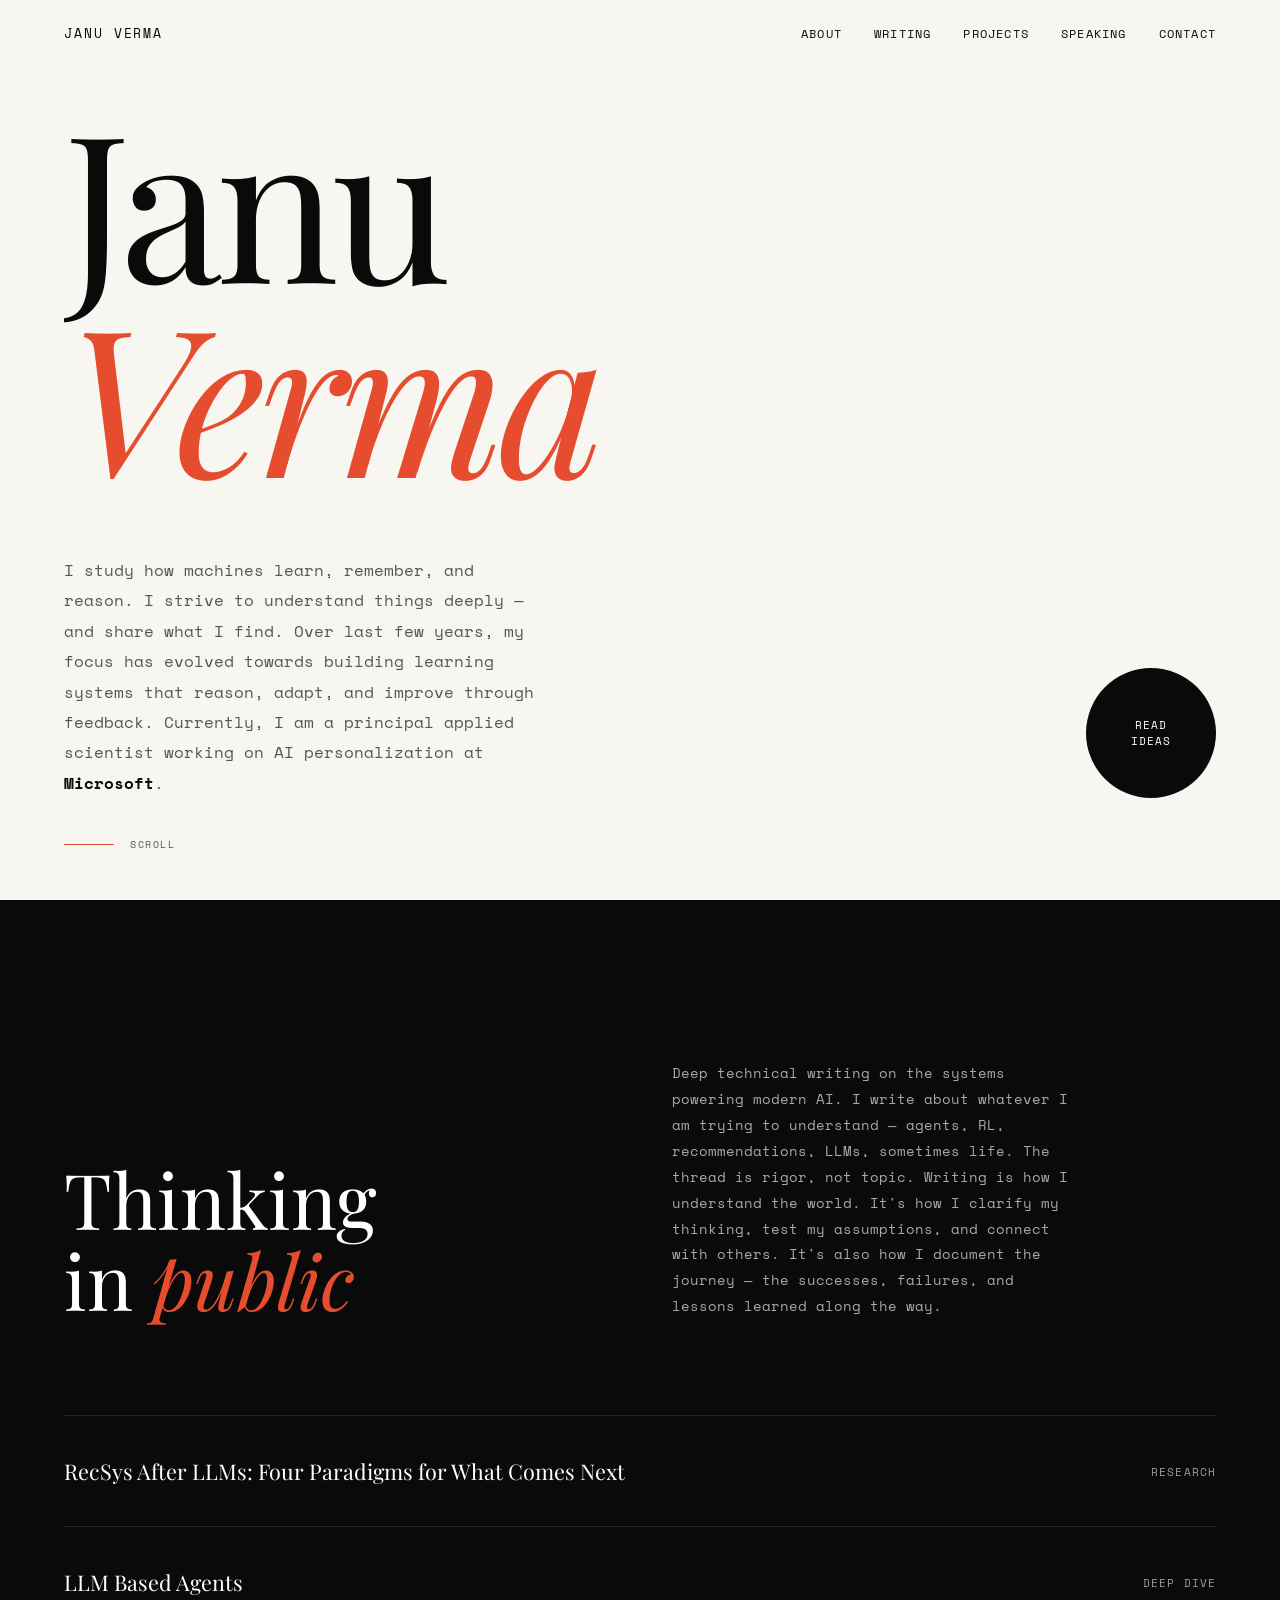
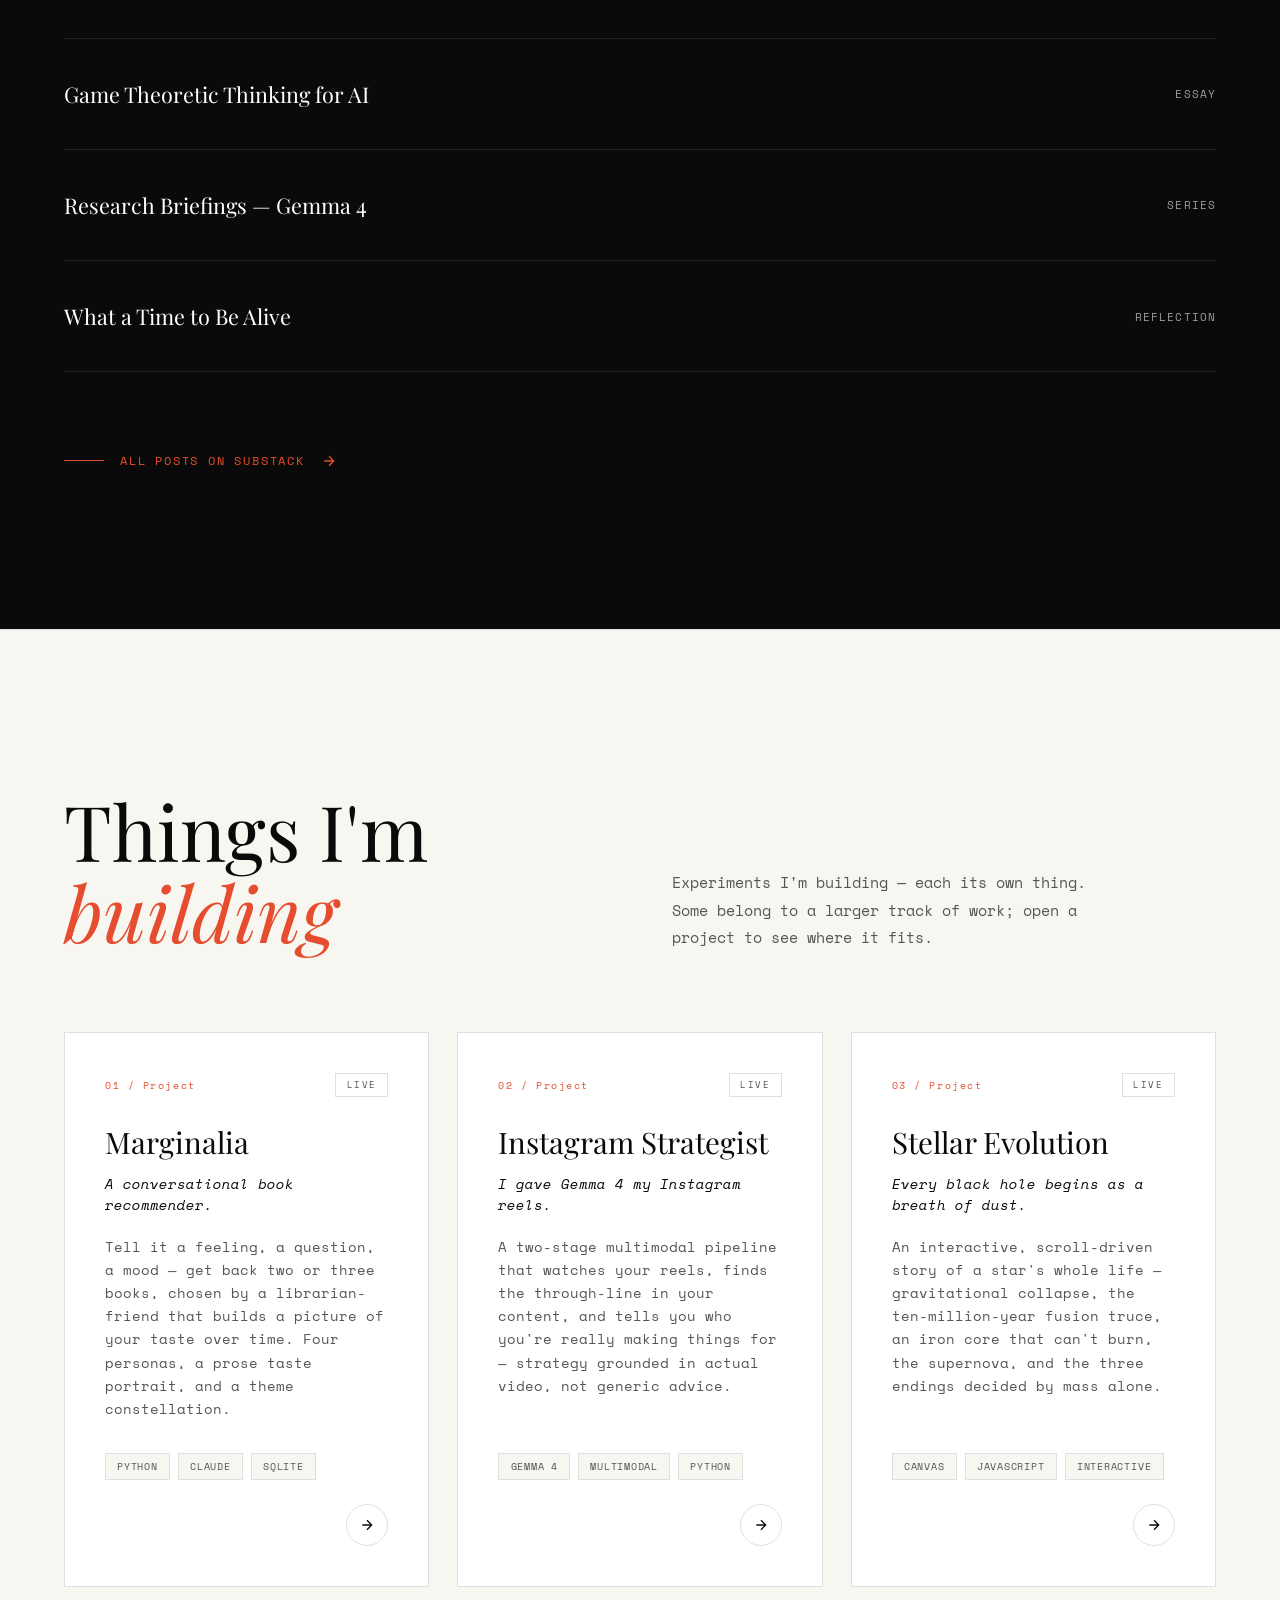
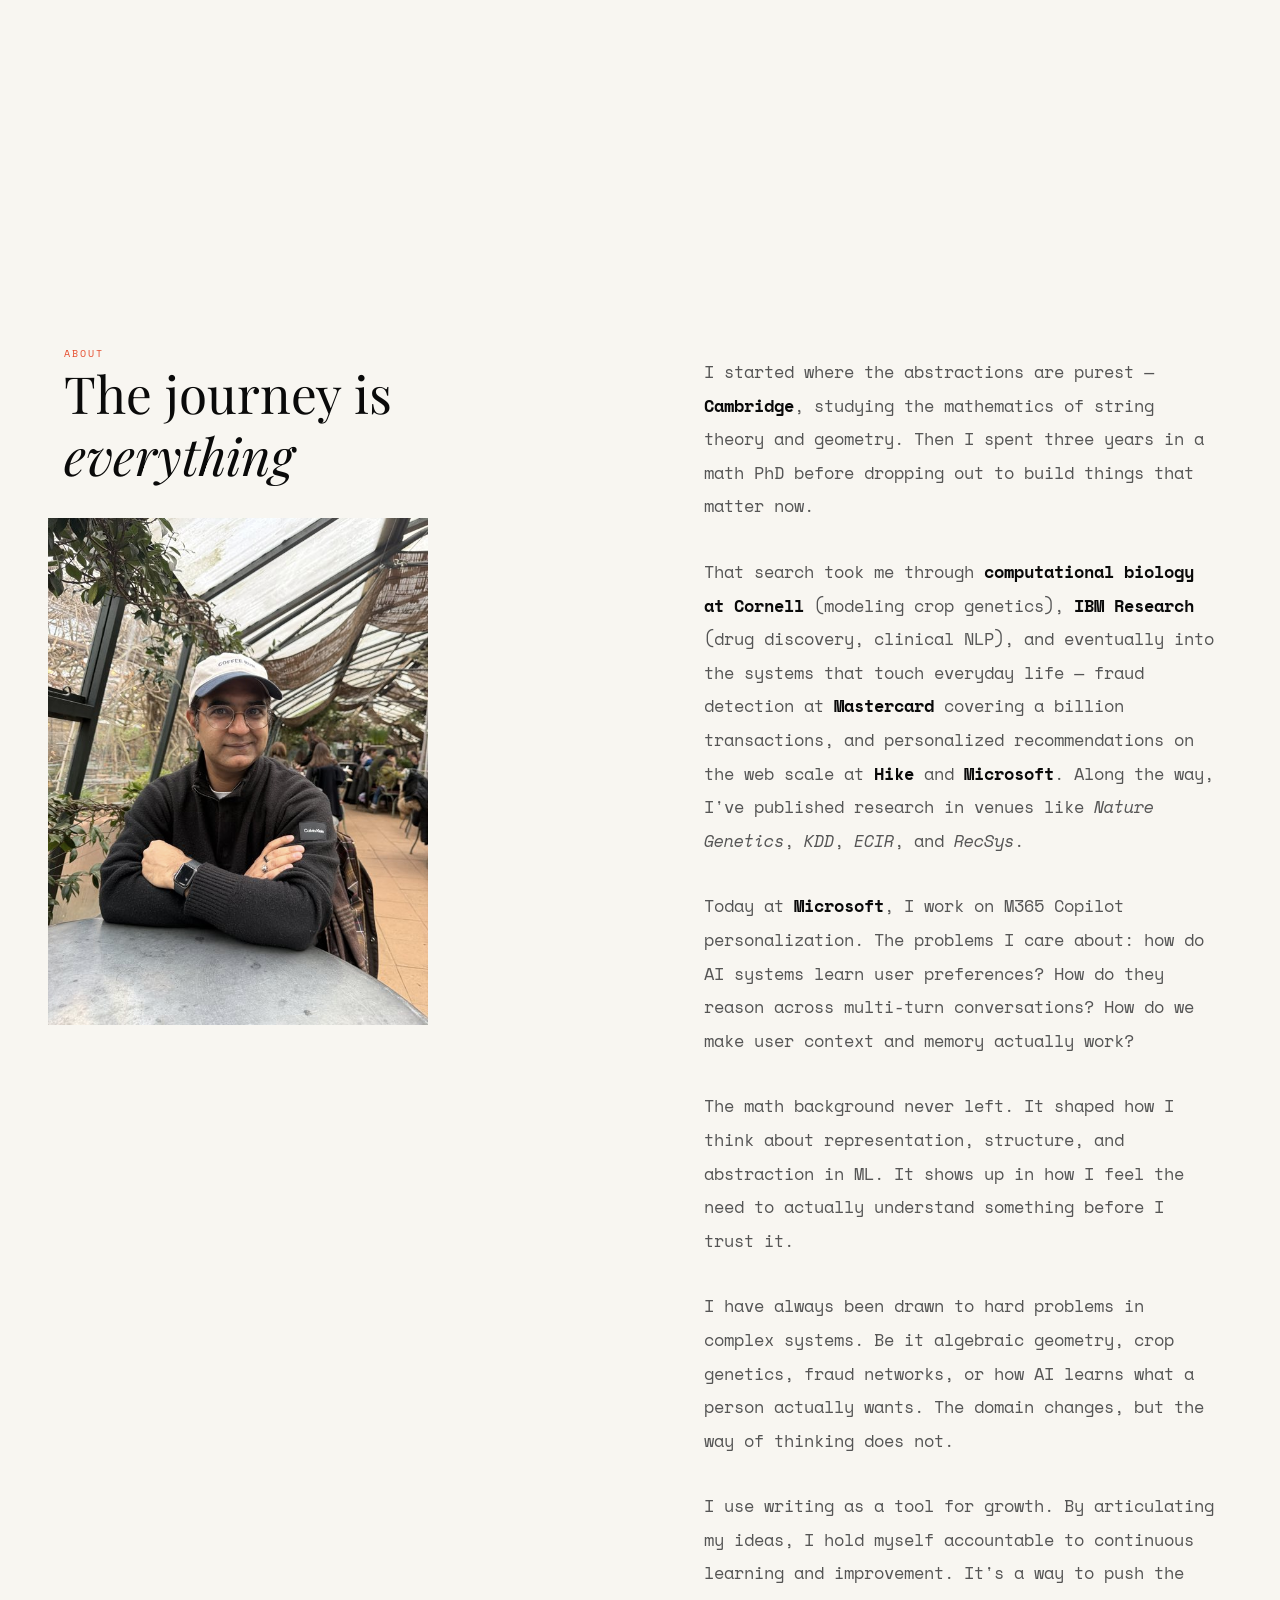
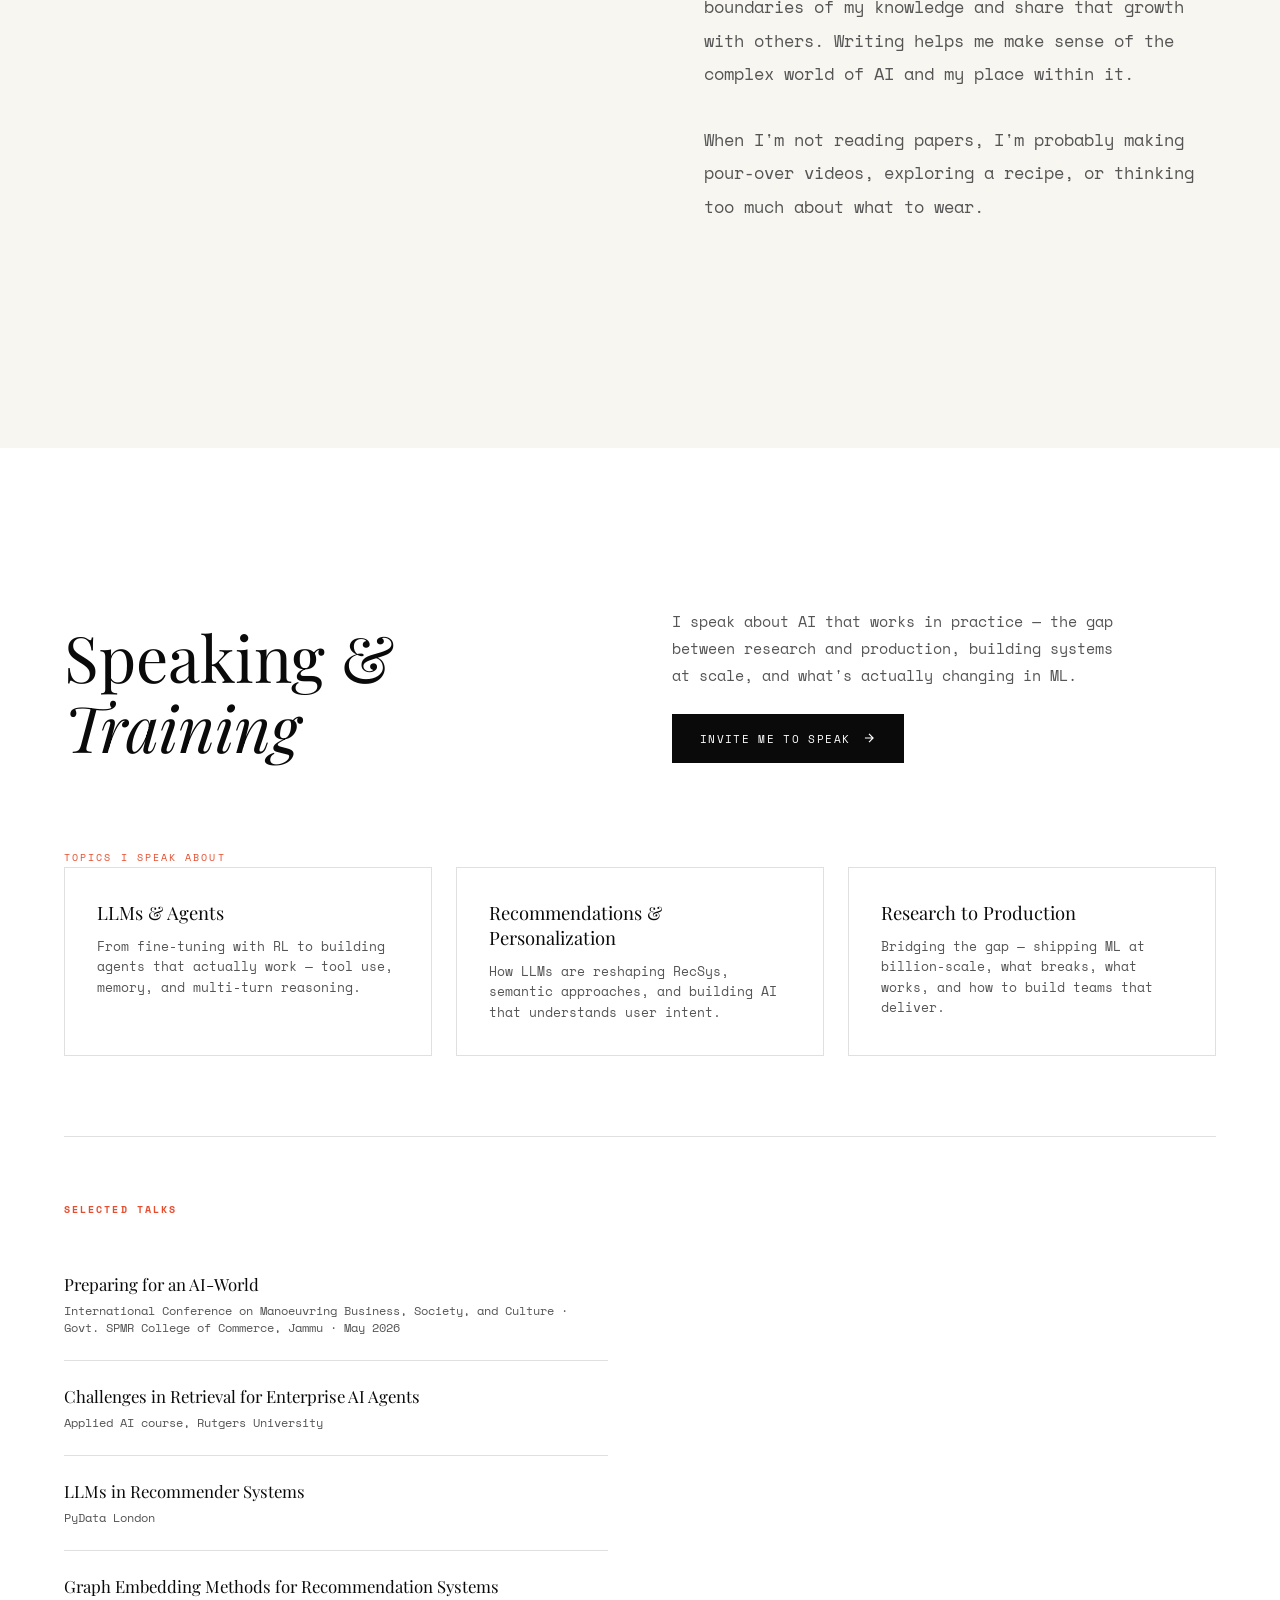
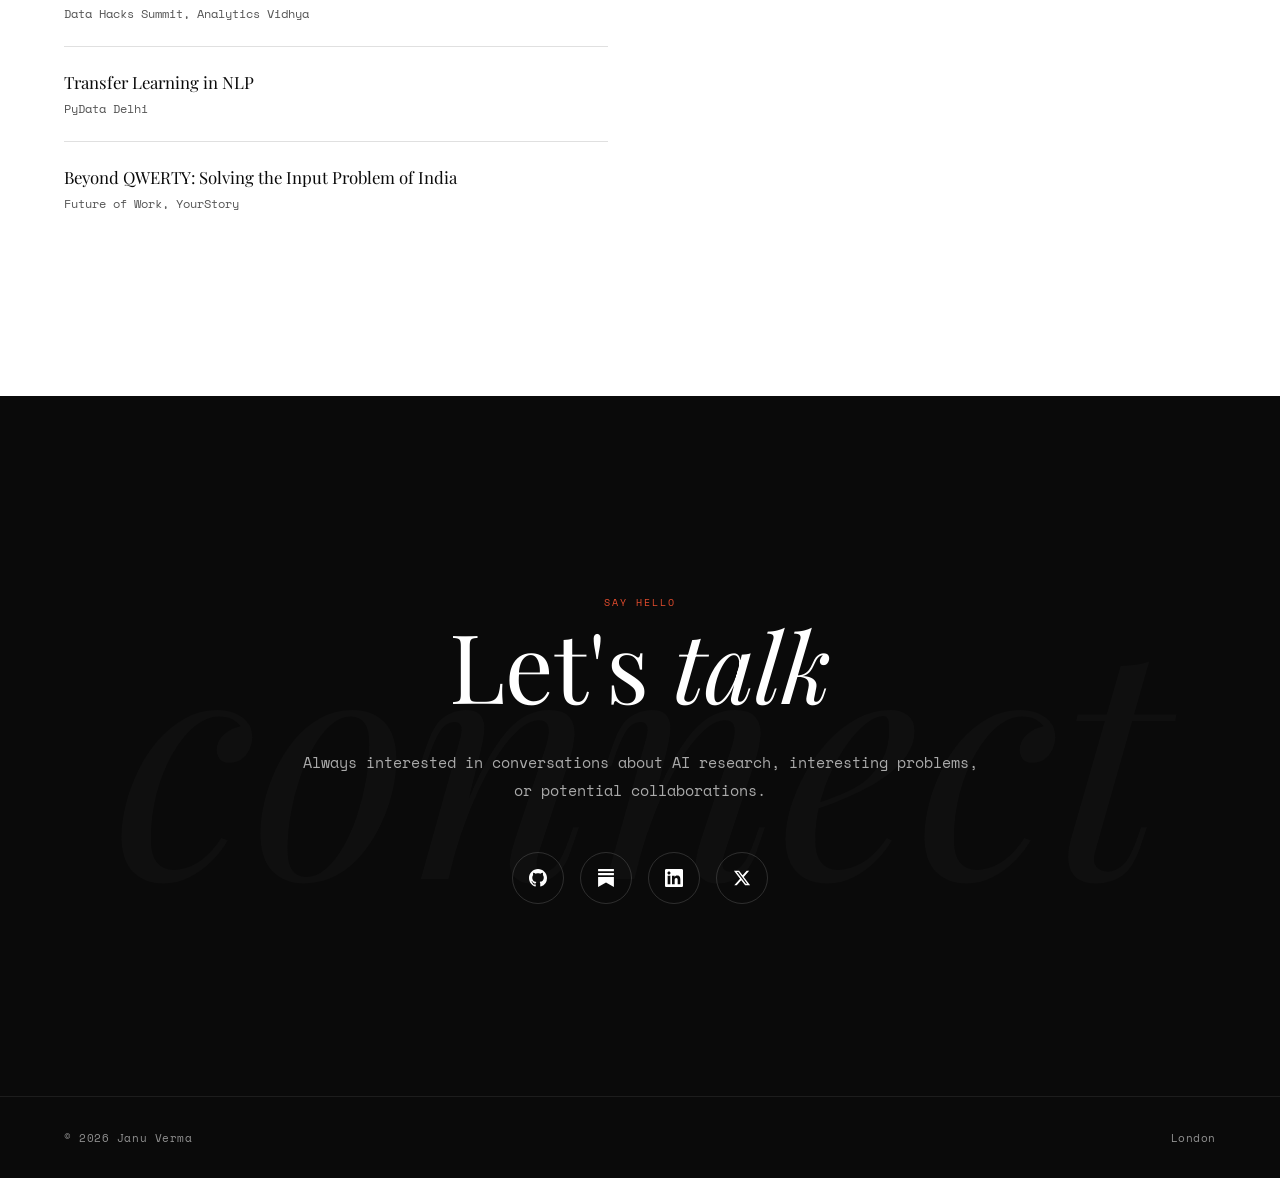
==== commit 0f15e2ae: "Restructure projects into a generic, track-based system Make projects first-class on the home page i" ====
--- a/index.html
+++ b/index.html
@@ -451,6 +451,7 @@
             color: var(--gray);
         }
 
+        /* Project grid (generic) */
         .projects-grid {
             display: grid;
             grid-template-columns: repeat(3, 1fr);
@@ -1303,10 +1304,17 @@
                     Things I'm<br><span class="italic">building</span>
                 </h2>
                 <p class="projects-intro">
-                    Side projects at the edges of what language models can do — applied to my own books, my own videos, my own questions. Built to learn, shared to invite conversation.
+                    Experiments I'm building — each its own thing. Some belong to a larger track of work; open a project to see where it fits.
                 </p>
             </div>
 
+            <!--
+                PROJECT CARD TEMPLATE
+                Each project = { number, title, tagline, desc, tags[], status, track? }.
+                Card links to its detail page in projects/. The track (if any) is shown
+                on the detail page as a clickable tag — never branded here on the grid.
+                To add a project: copy a card below and create projects/<slug>.html.
+            -->
             <div class="projects-grid">
                 <a href="projects/marginalia.html" class="project-card reveal">
                     <div class="project-meta">
@@ -1352,20 +1360,27 @@
                     </span>
                 </a>
 
-                <div class="project-card placeholder reveal">
+                <a href="projects/stellar-evolution.html" class="project-card reveal">
                     <div class="project-meta">
                         <span class="project-number">03 / Project</span>
-                        <span class="project-status">Soon</span>
+                        <span class="project-status">Live</span>
                     </div>
-                    <h3 class="project-title">In the workshop</h3>
-                    <p class="project-tagline">Something is being built.</p>
+                    <h3 class="project-title">Stellar Evolution</h3>
+                    <p class="project-tagline">Every black hole begins as a breath of dust.</p>
                     <p class="project-desc">
-                        The next project is taking shape — exploring how language models can reason over longer stretches of personal context. Details coming.
+                        An interactive, scroll-driven story of a star's whole life — gravitational collapse, the ten-million-year fusion truce, an iron core that can't burn, the supernova, and the three endings decided by mass alone.
                     </p>
                     <div class="project-tags">
-                        <span>TBD</span>
+                        <span>Canvas</span>
+                        <span>JavaScript</span>
+                        <span>Interactive</span>
                     </div>
-                </div>
+                    <span class="project-arrow">
+                        <svg width="16" height="16" viewBox="0 0 24 24" fill="none" stroke="currentColor" stroke-width="2">
+                            <path d="M5 12h14M12 5l7 7-7 7"/>
+                        </svg>
+                    </span>
+                </a>
             </div>
         </div>
     </section>
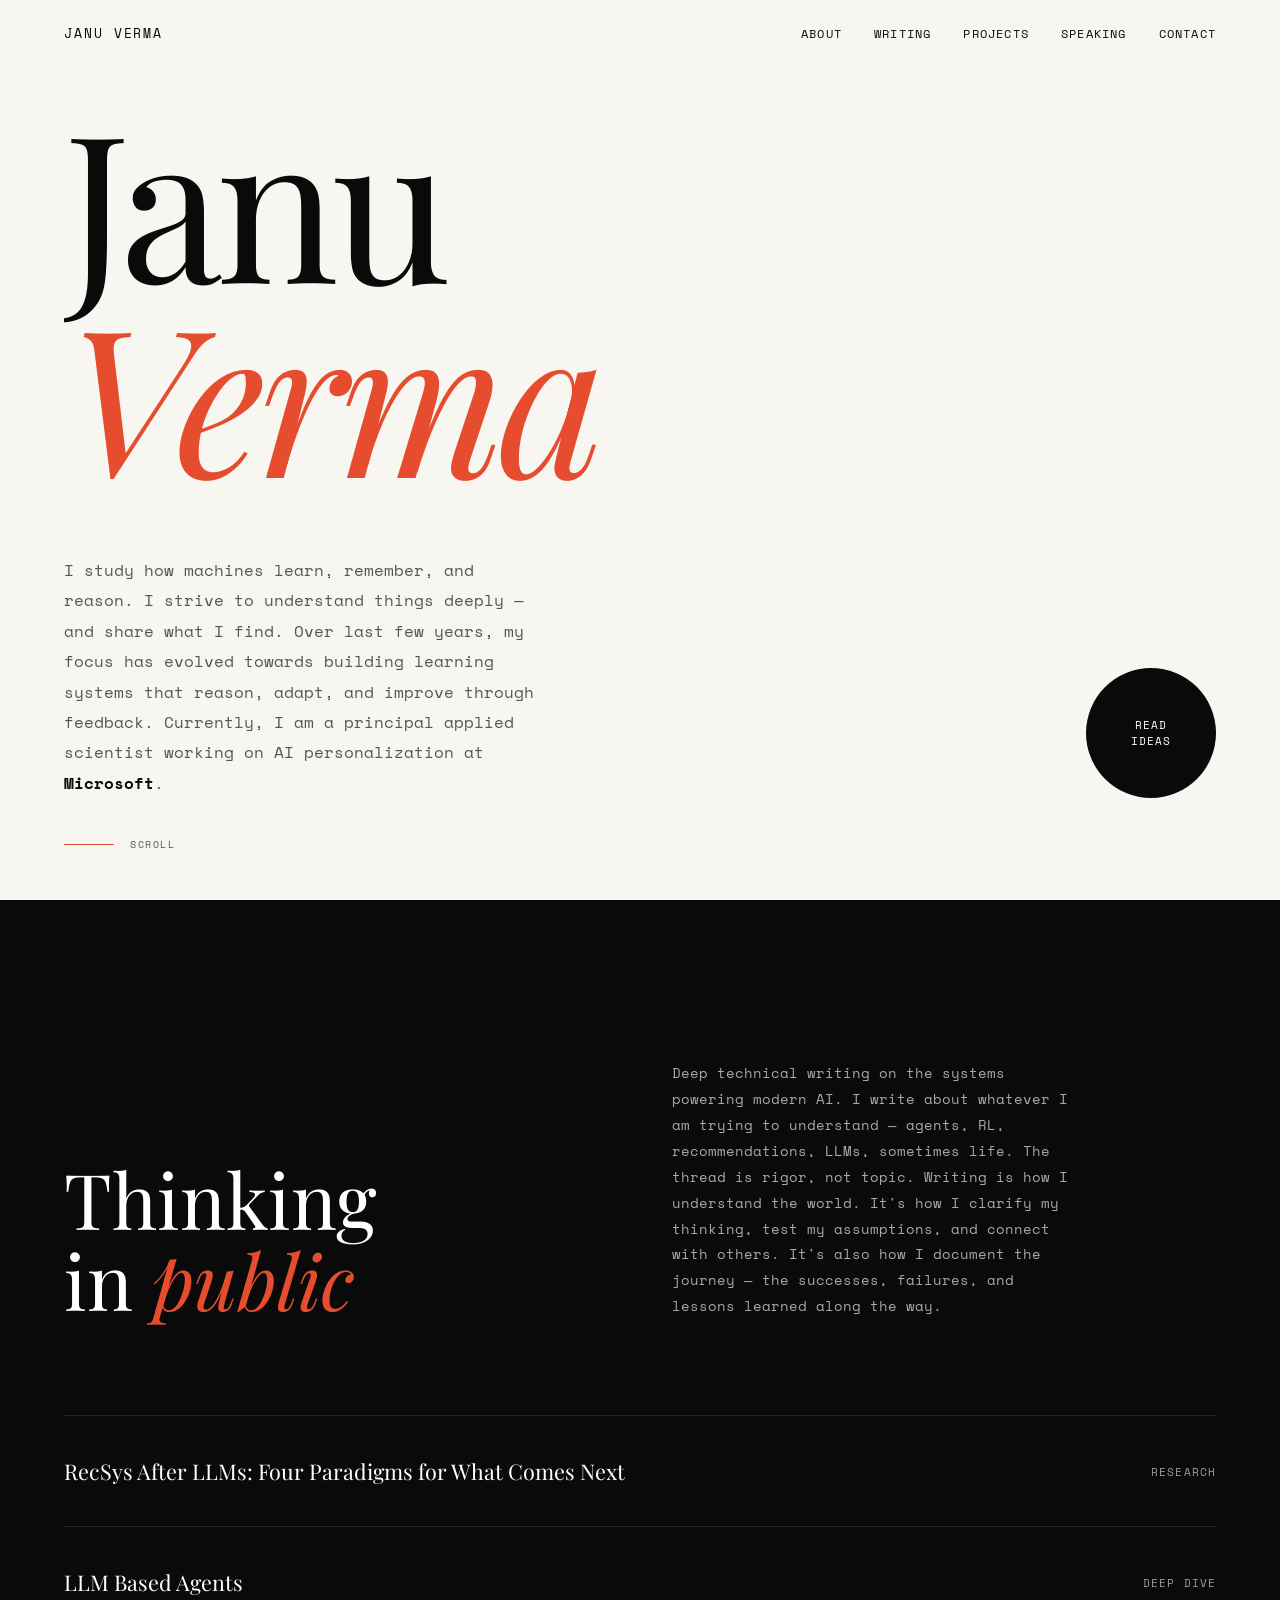
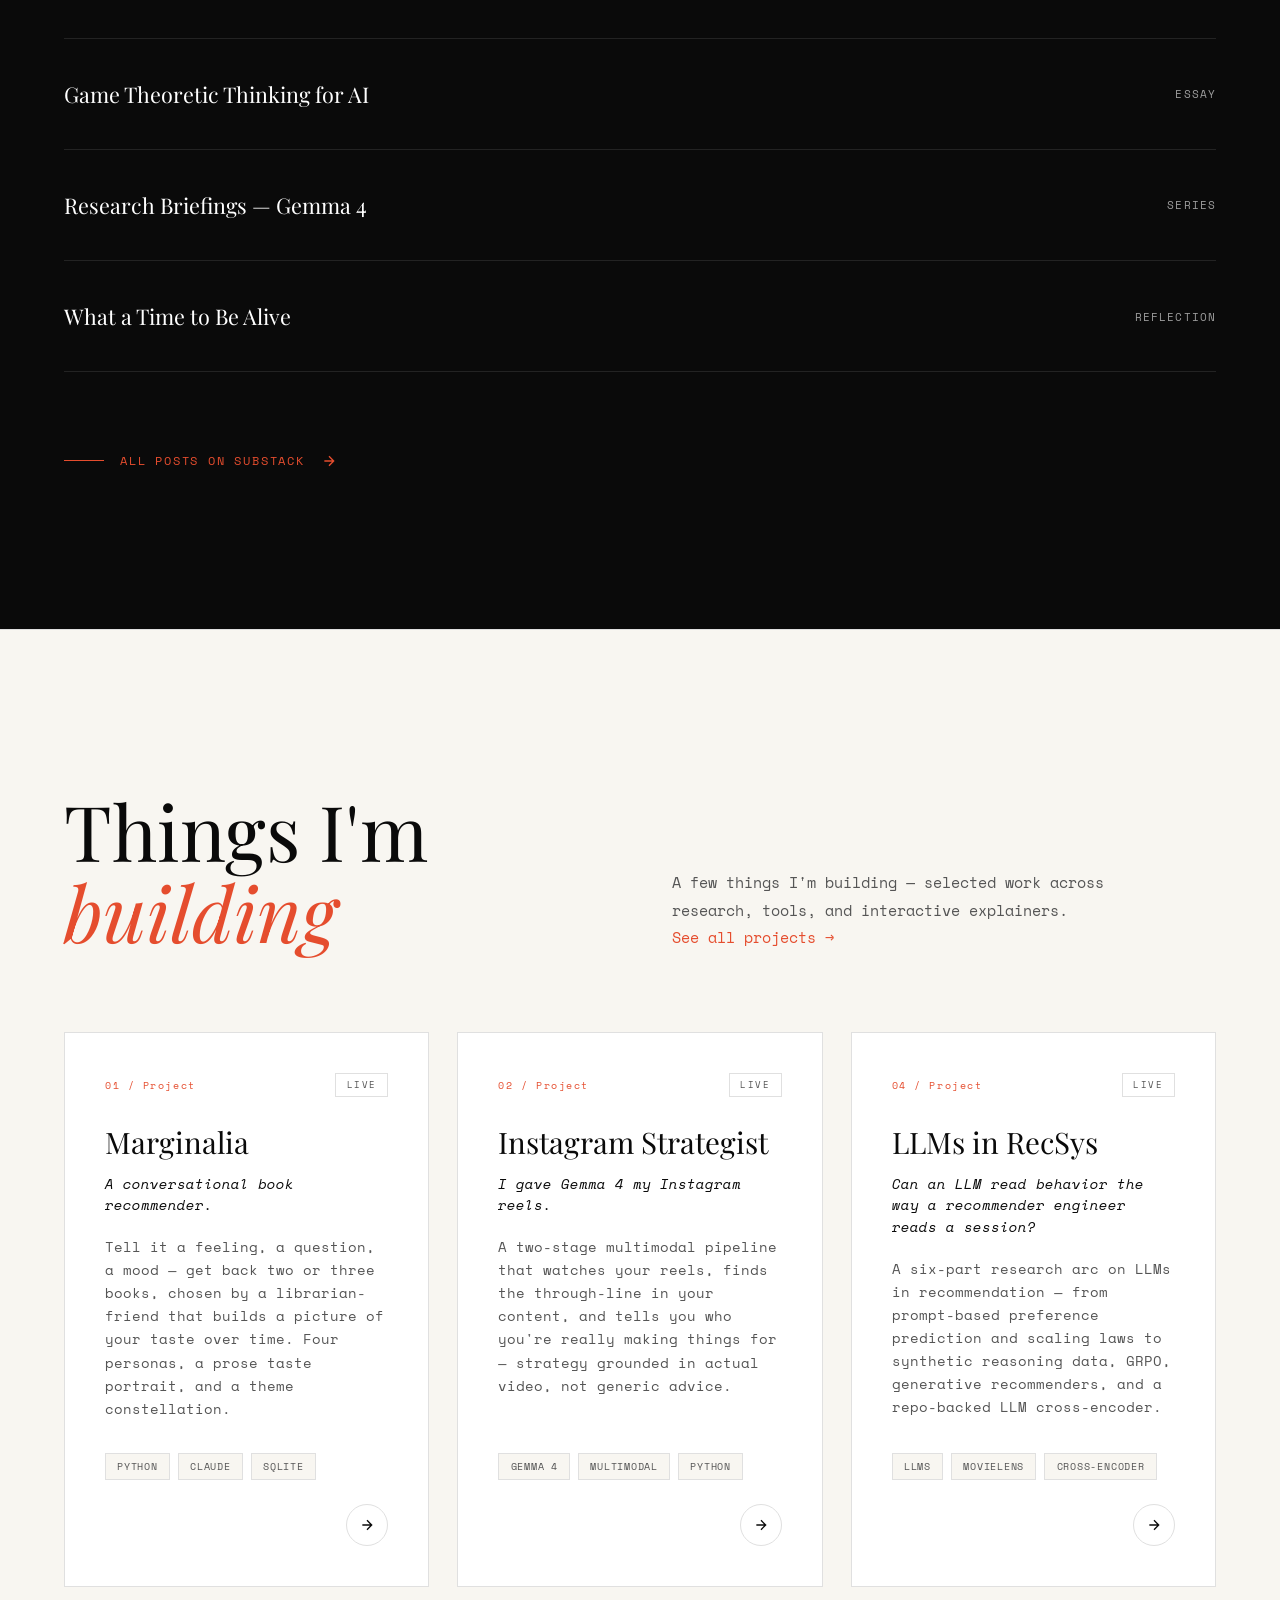
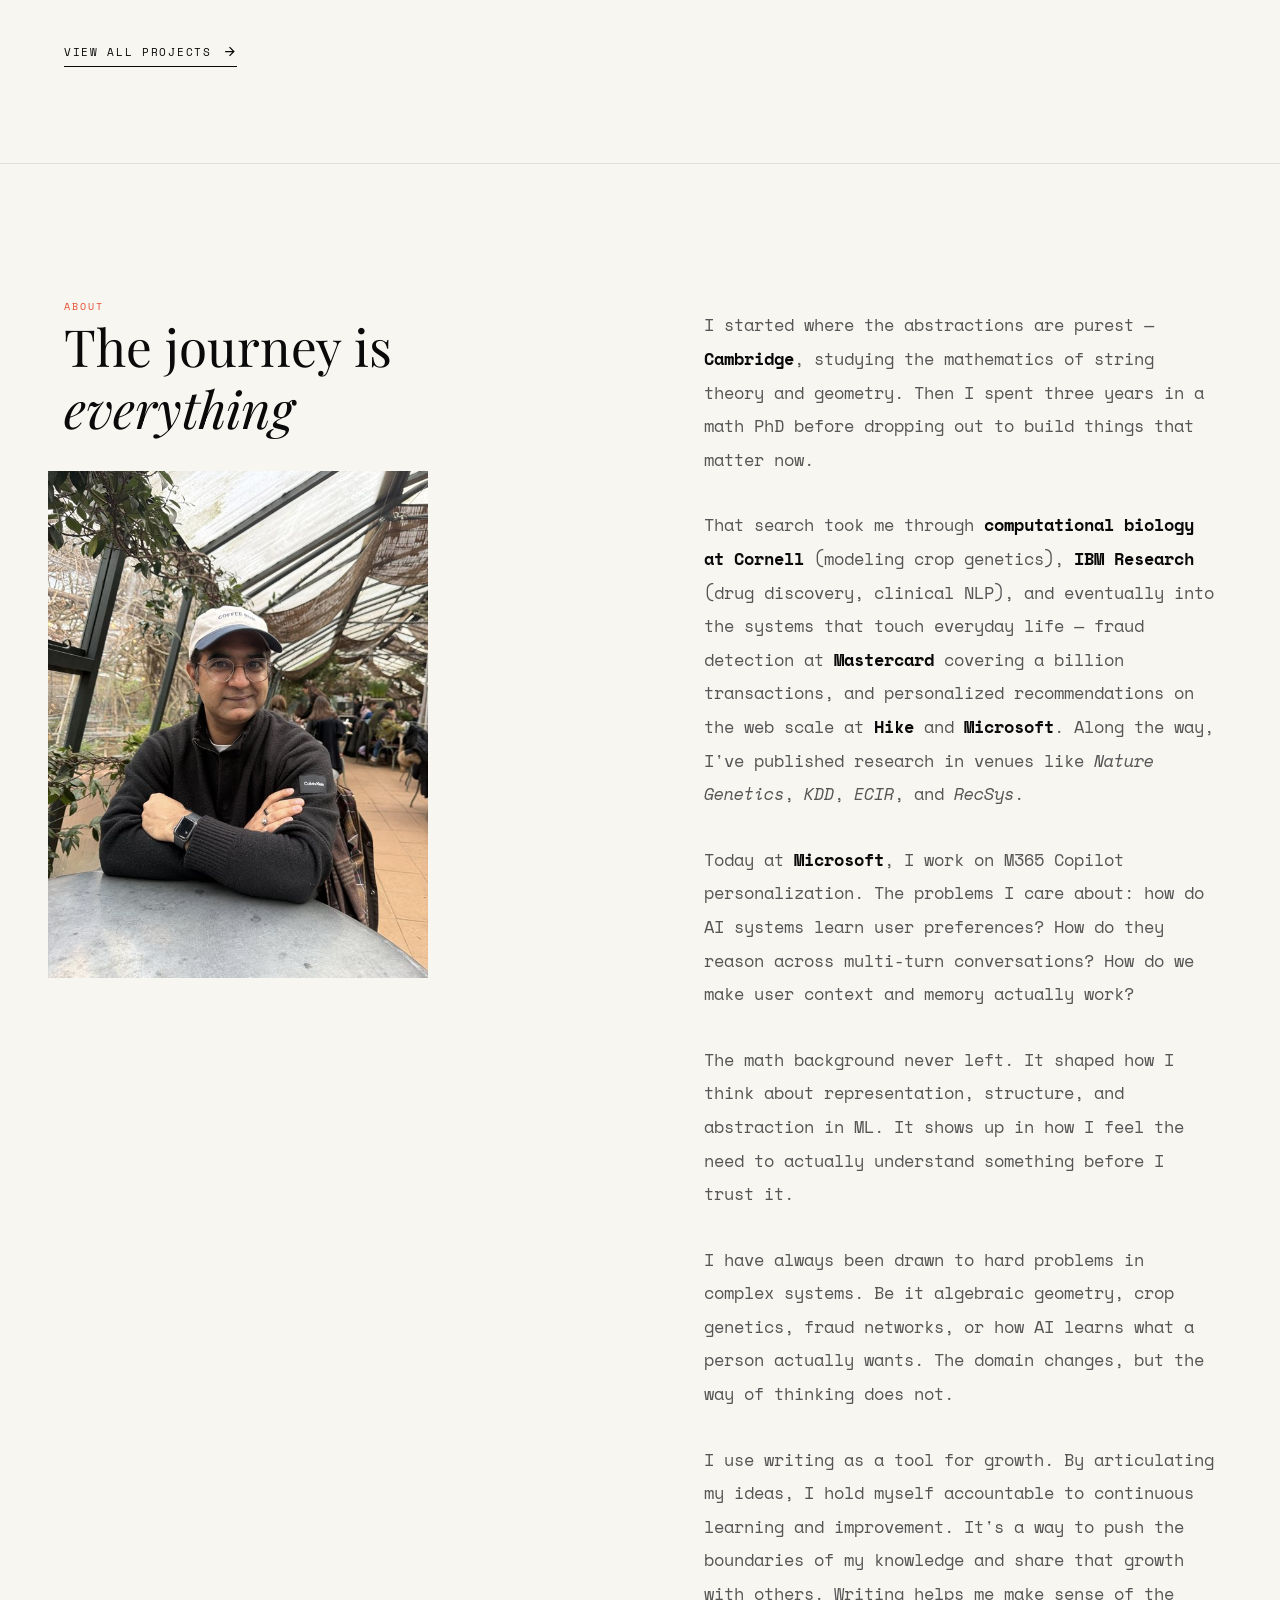
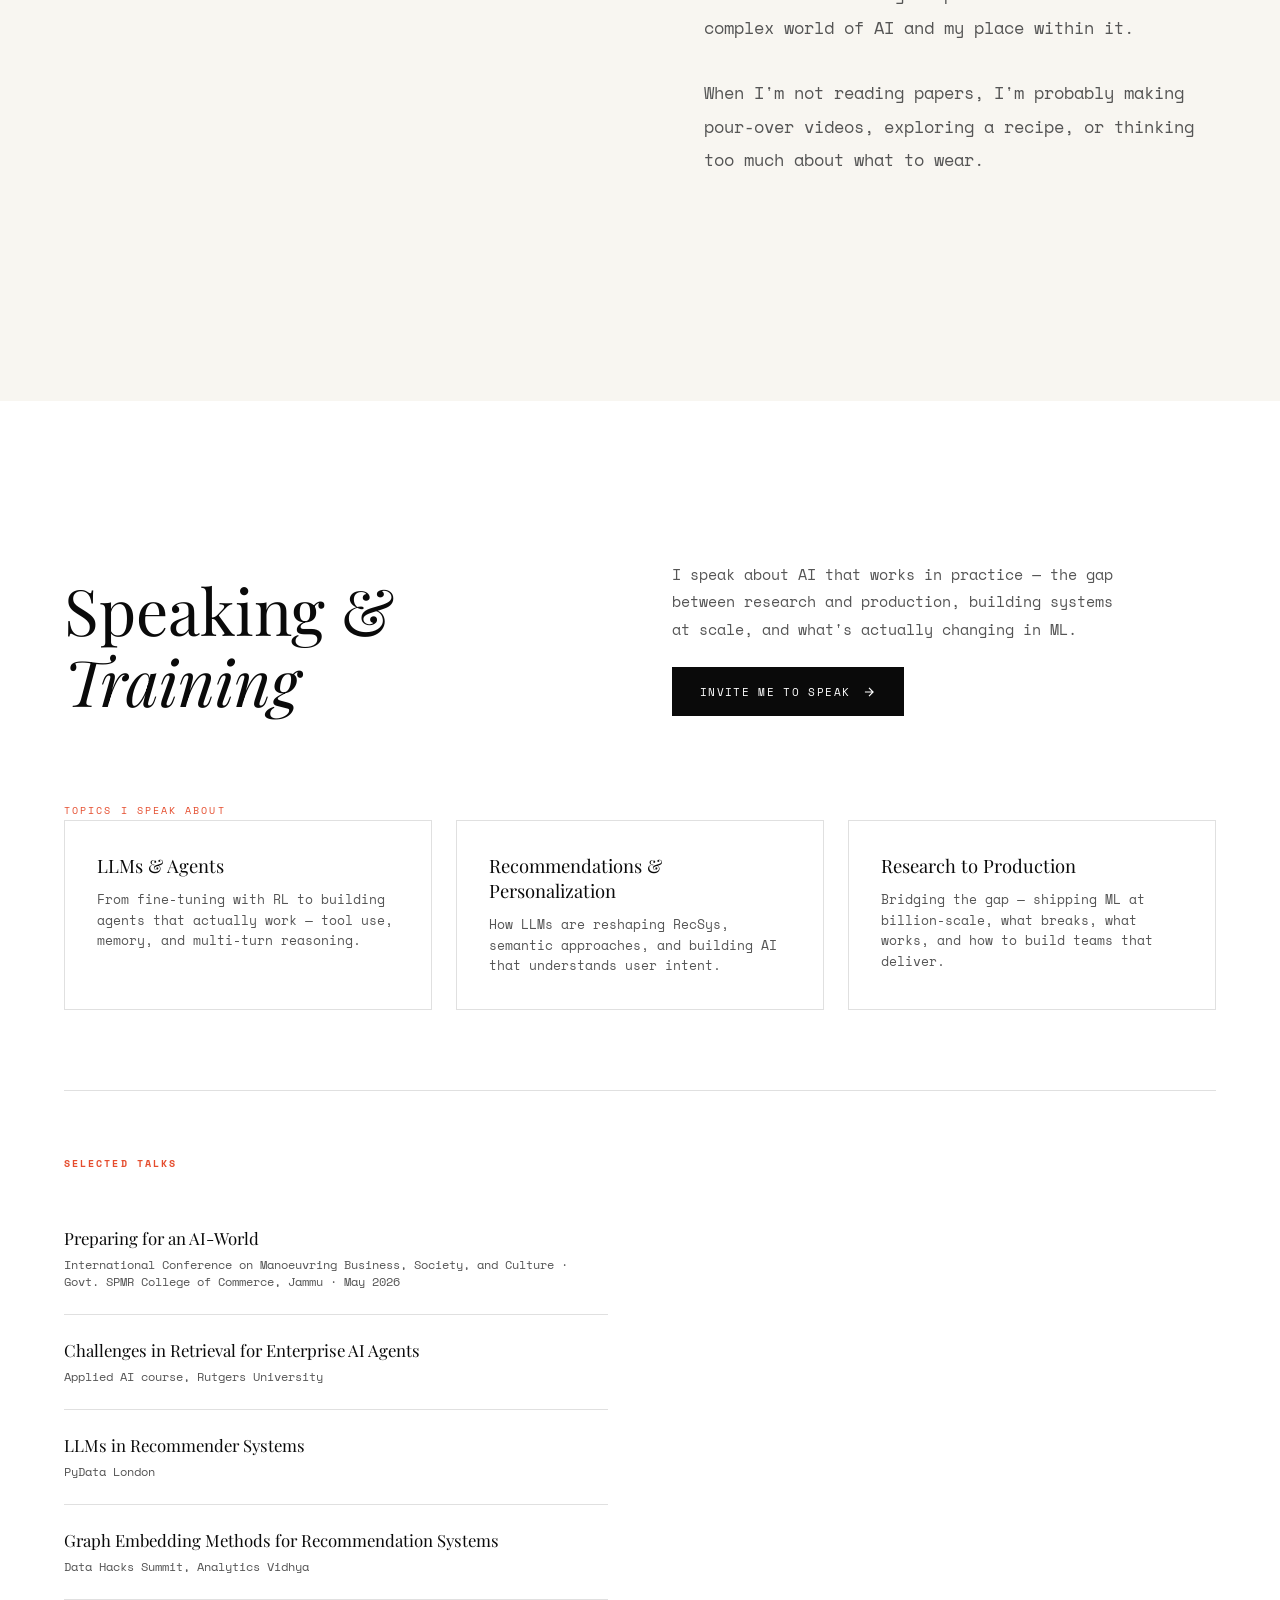
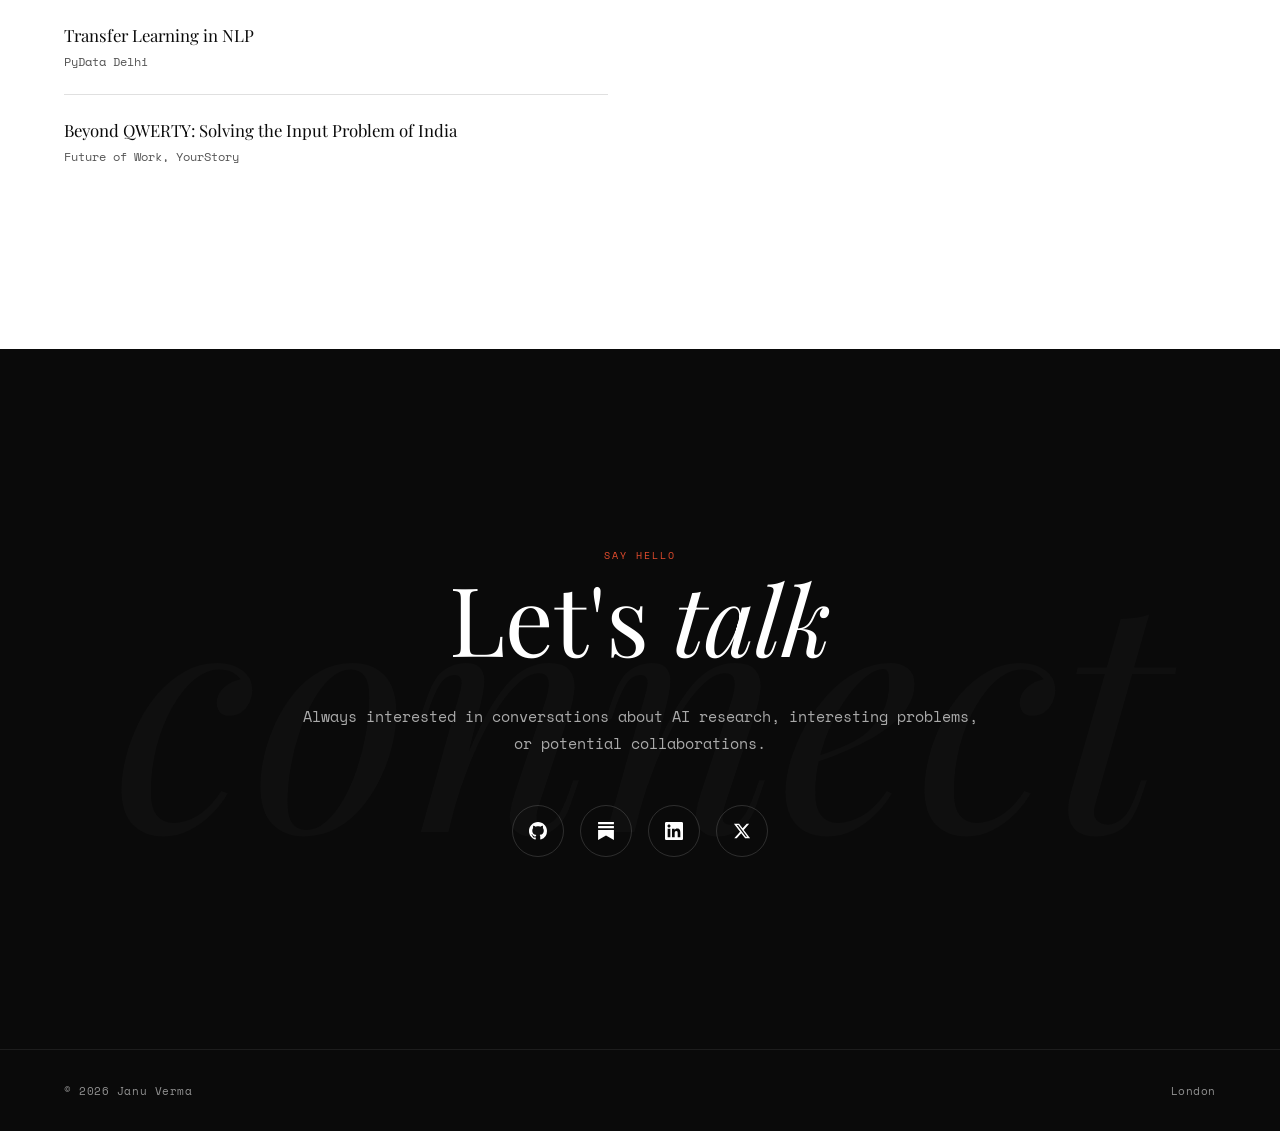
==== commit a2ad7ad3: "Add LLMs in RecSys project, RecSys track, and a projects catalogue page Grow the project system and " ====
--- a/index.html
+++ b/index.html
@@ -415,7 +415,7 @@
         /* Projects Section */
         .projects {
             background: var(--cream);
-            padding: 10rem 4rem;
+            padding: 10rem 4rem 6rem;
             border-top: 1px solid var(--light-gray);
         }
 
@@ -449,6 +449,36 @@
             font-size: 0.95rem;
             line-height: 1.8;
             color: var(--gray);
+        }
+
+        .projects-intro a {
+            color: var(--orange);
+            white-space: nowrap;
+            transition: opacity 0.3s ease;
+        }
+
+        .projects-intro a:hover {
+            opacity: 0.65;
+        }
+
+        .projects-viewall {
+            display: inline-flex;
+            align-items: center;
+            gap: 0.65rem;
+            margin-top: 3.5rem;
+            font-size: 0.7rem;
+            text-transform: uppercase;
+            letter-spacing: 0.15em;
+            color: var(--black);
+            border-bottom: 1px solid var(--black);
+            padding-bottom: 0.4rem;
+            transition: all 0.3s ease;
+        }
+
+        .projects-viewall:hover {
+            color: var(--orange);
+            border-color: var(--orange);
+            gap: 1.1rem;
         }
 
         /* Project grid (generic) */
@@ -587,13 +617,14 @@
 
         /* Story Section */
         .story {
-            padding: 12rem 4rem;
+            padding: 8rem 4rem 12rem;
             display: grid;
             grid-template-columns: 1fr 1fr;
             gap: 8rem;
             align-items: start;
             max-width: 1600px;
             margin: 0 auto;
+            border-top: 1px solid var(--light-gray);
         }
 
         .story-left {
@@ -1304,16 +1335,17 @@
                     Things I'm<br><span class="italic">building</span>
                 </h2>
                 <p class="projects-intro">
-                    Experiments I'm building — each its own thing. Some belong to a larger track of work; open a project to see where it fits.
+                    A few things I'm building — selected work across research, tools, and interactive explainers. <a href="projects.html">See all projects →</a>
                 </p>
             </div>
 
             <!--
-                PROJECT CARD TEMPLATE
+                FEATURED PROJECTS (home shows 3, hand-picked, newest-first).
+                The full catalogue lives in projects.html.
                 Each project = { number, title, tagline, desc, tags[], status, track? }.
                 Card links to its detail page in projects/. The track (if any) is shown
                 on the detail page as a clickable tag — never branded here on the grid.
-                To add a project: copy a card below and create projects/<slug>.html.
+                To feature a different project, swap a card below (and keep projects.html in sync).
             -->
             <div class="projects-grid">
                 <a href="projects/marginalia.html" class="project-card reveal">
@@ -1360,20 +1392,20 @@
                     </span>
                 </a>
 
-                <a href="projects/stellar-evolution.html" class="project-card reveal">
+                <a href="projects/llm-recsys.html" class="project-card reveal">
                     <div class="project-meta">
-                        <span class="project-number">03 / Project</span>
+                        <span class="project-number">04 / Project</span>
                         <span class="project-status">Live</span>
                     </div>
-                    <h3 class="project-title">Stellar Evolution</h3>
-                    <p class="project-tagline">Every black hole begins as a breath of dust.</p>
+                    <h3 class="project-title">LLMs in RecSys</h3>
+                    <p class="project-tagline">Can an LLM read behavior the way a recommender engineer reads a session?</p>
                     <p class="project-desc">
-                        An interactive, scroll-driven story of a star's whole life — gravitational collapse, the ten-million-year fusion truce, an iron core that can't burn, the supernova, and the three endings decided by mass alone.
+                        A six-part research arc on LLMs in recommendation — from prompt-based preference prediction and scaling laws to synthetic reasoning data, GRPO, generative recommenders, and a repo-backed LLM cross-encoder.
                     </p>
                     <div class="project-tags">
-                        <span>Canvas</span>
-                        <span>JavaScript</span>
-                        <span>Interactive</span>
+                        <span>LLMs</span>
+                        <span>MovieLens</span>
+                        <span>Cross-Encoder</span>
                     </div>
                     <span class="project-arrow">
                         <svg width="16" height="16" viewBox="0 0 24 24" fill="none" stroke="currentColor" stroke-width="2">
@@ -1382,6 +1414,13 @@
                     </span>
                 </a>
             </div>
+
+            <a href="projects.html" class="projects-viewall">
+                View all projects
+                <svg width="15" height="15" viewBox="0 0 24 24" fill="none" stroke="currentColor" stroke-width="2">
+                    <path d="M5 12h14M12 5l7 7-7 7"/>
+                </svg>
+            </a>
         </div>
     </section>
 
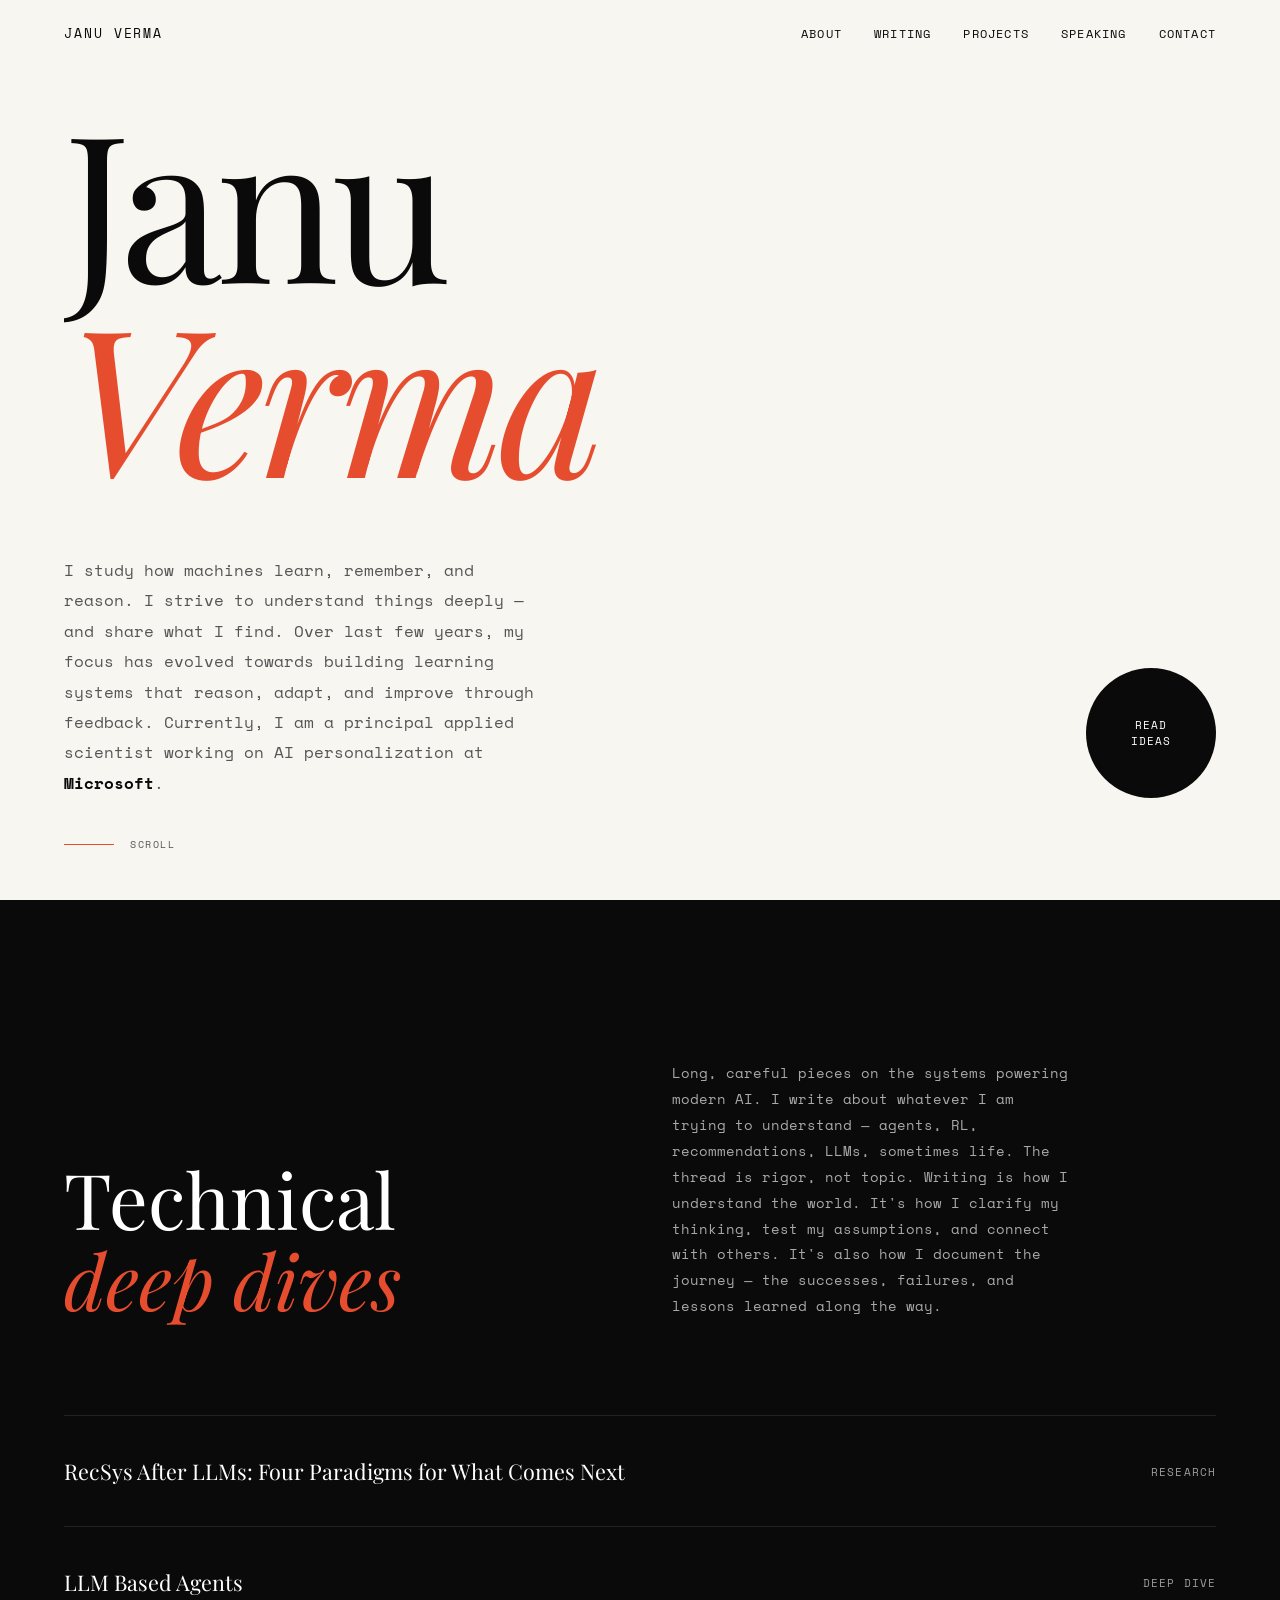
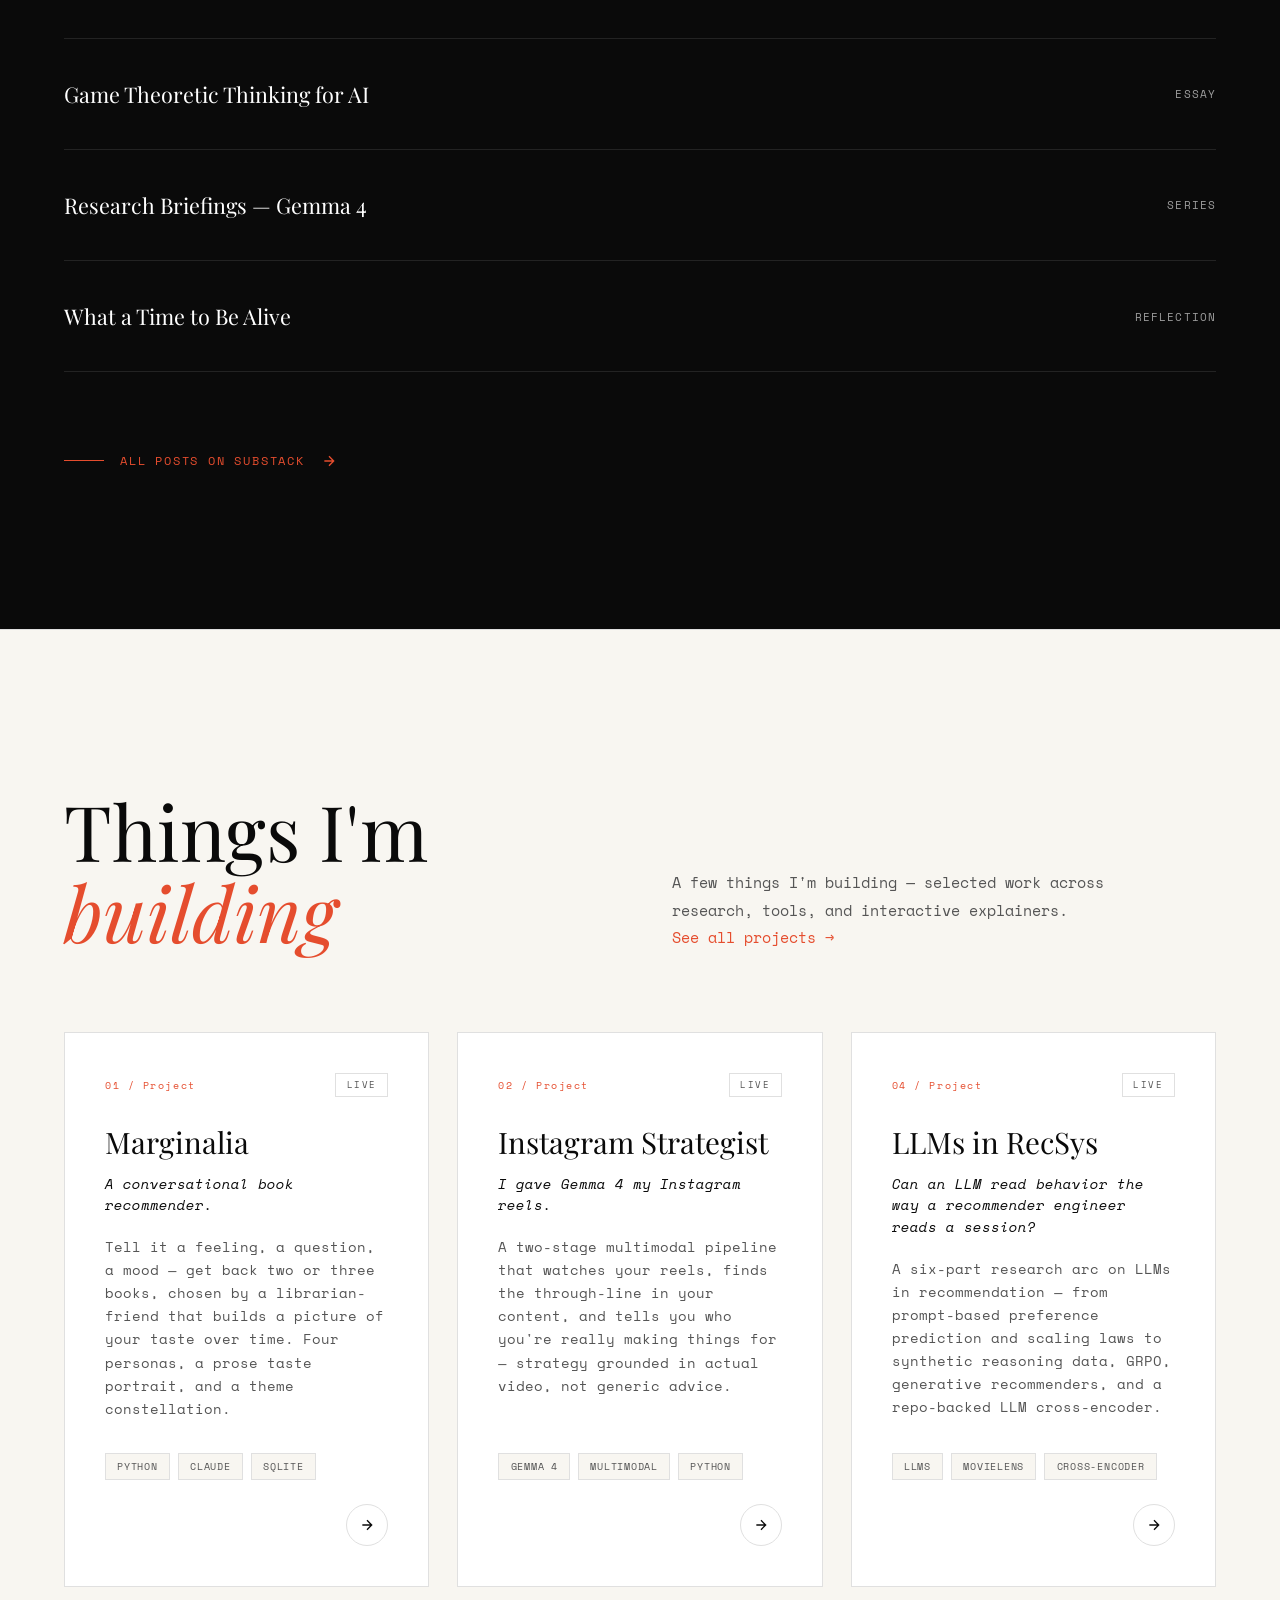
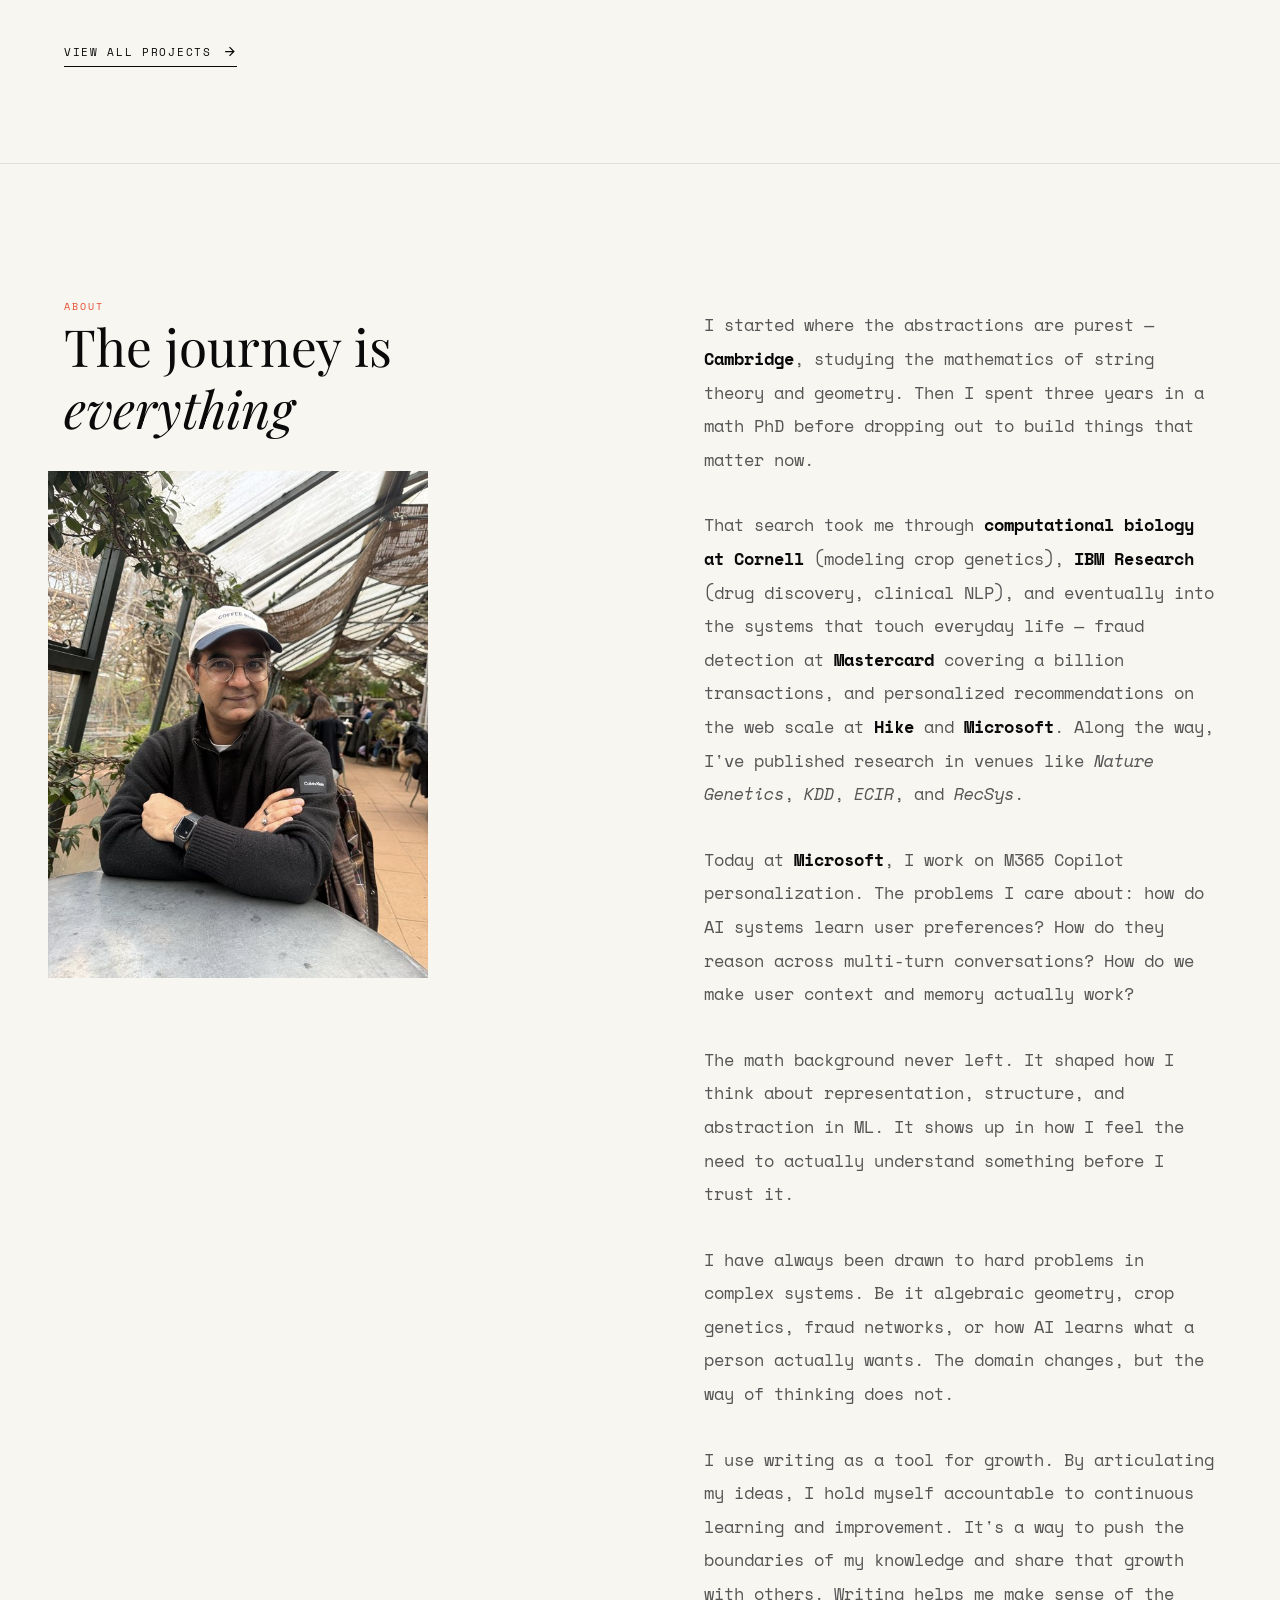
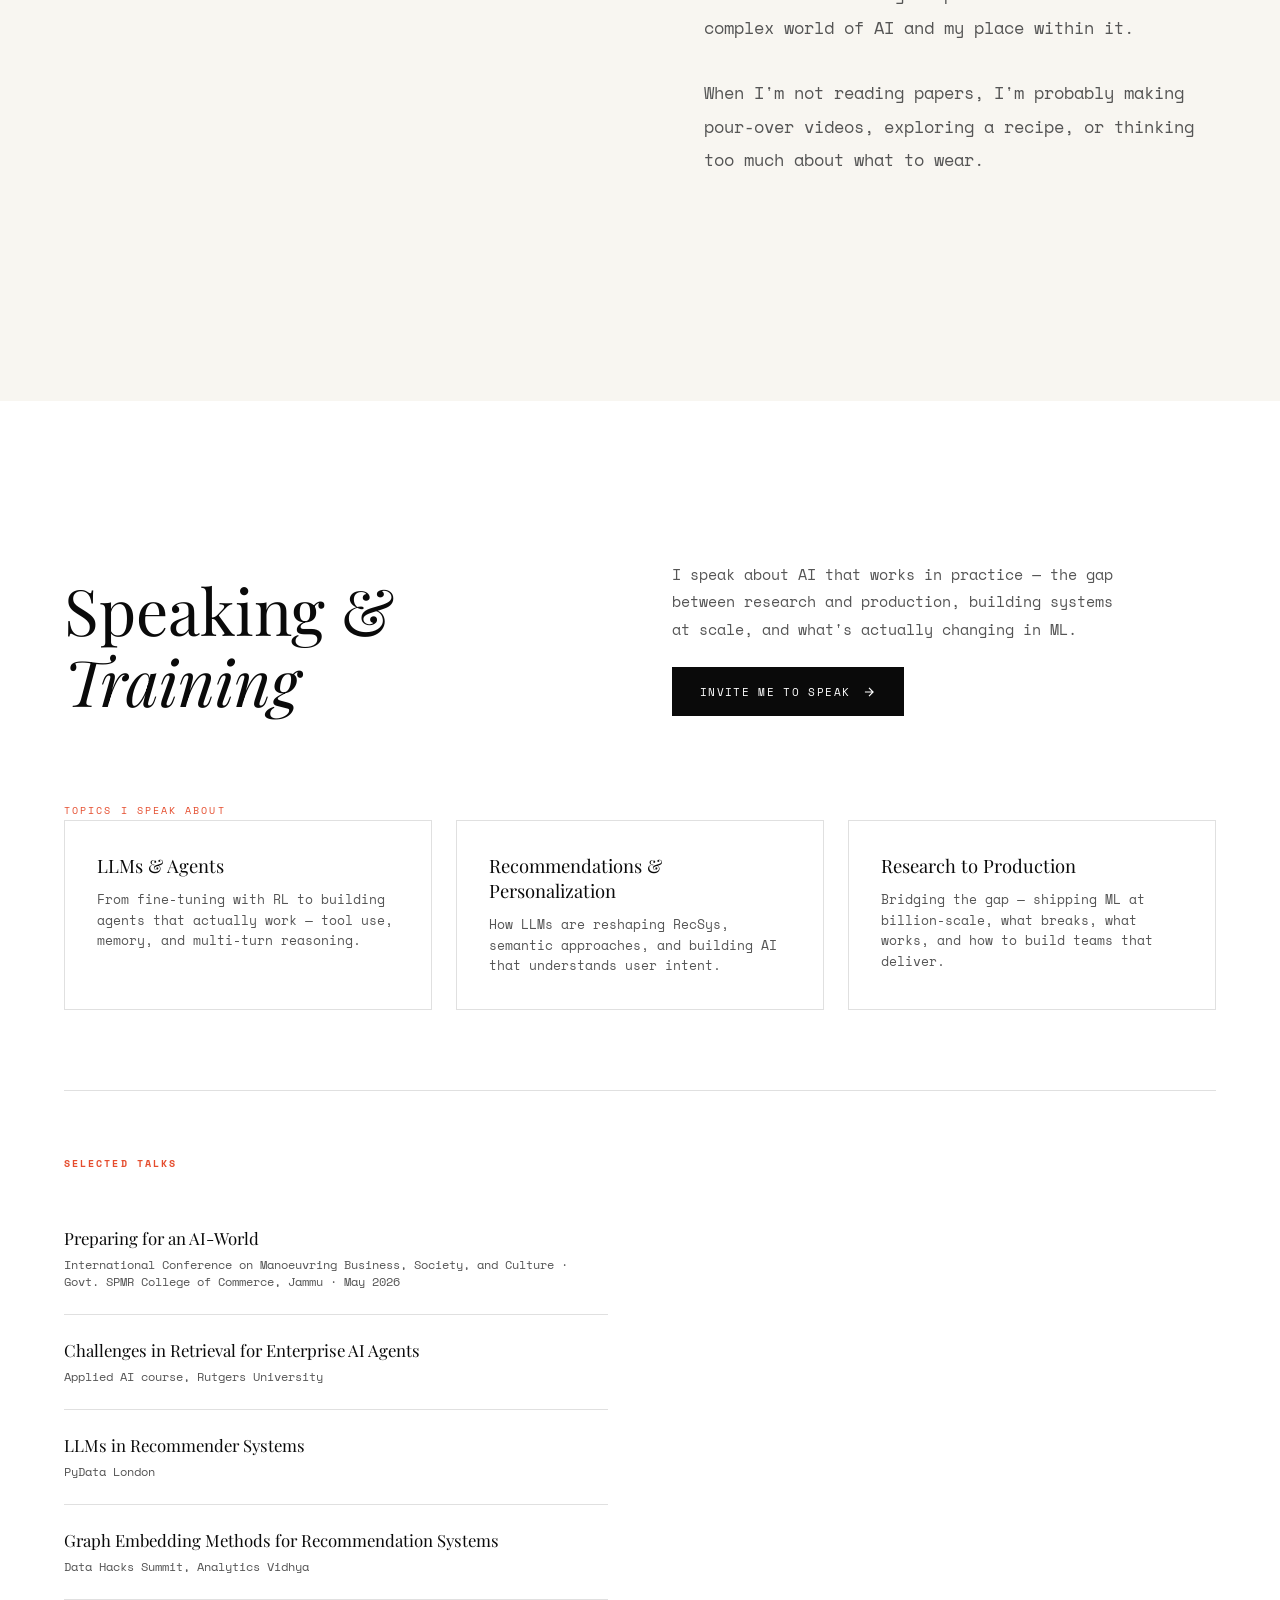
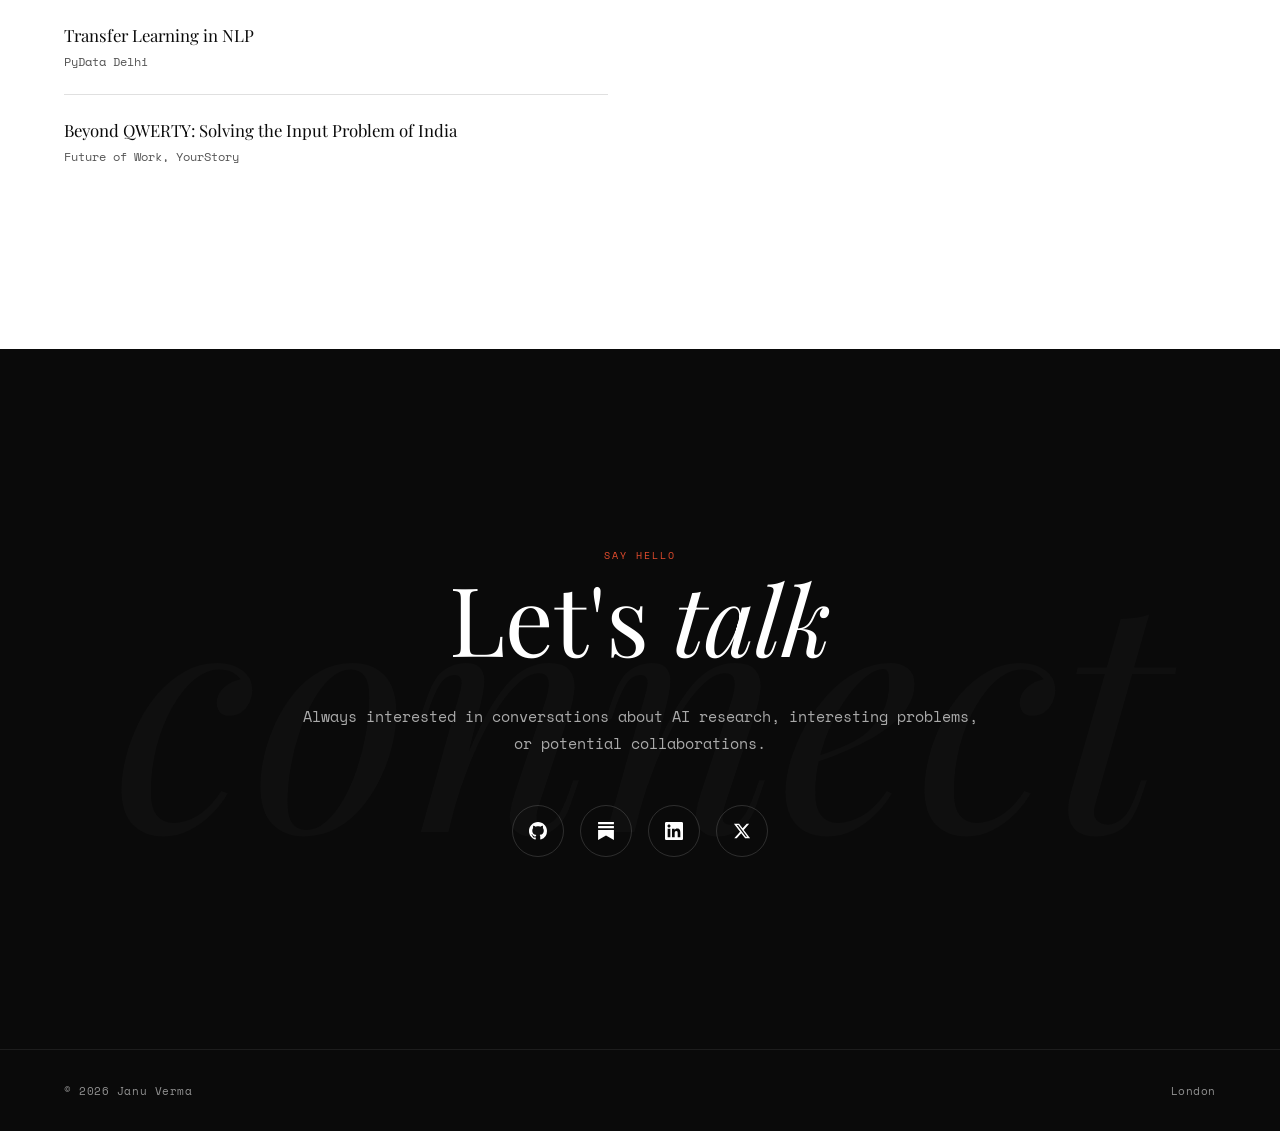
==== commit 6e3e37fc: "Rename writing section to "Technical deep dives" "Thinking in public" undersold the work and fought " ====
--- a/index.html
+++ b/index.html
@@ -1286,10 +1286,10 @@
     <section class="ideas" id="ideas">
         <div class="ideas-header">
             <h2 class="ideas-title">
-                Thinking<br>in <span class="italic">public</span>
+                Technical<br><span class="italic">deep dives</span>
             </h2>
             <p class="ideas-subtitle">
-                Deep technical writing on the systems powering modern AI.
+                Long, careful pieces on the systems powering modern AI.
                 I write about whatever I am trying to understand — agents, RL, recommendations, LLMs, sometimes life. The thread is rigor, not topic.
                 Writing is how I understand the world. It's how I clarify my thinking, test my assumptions, and connect with others. It's also how I document the journey — the successes, failures, and lessons learned along the way.
 
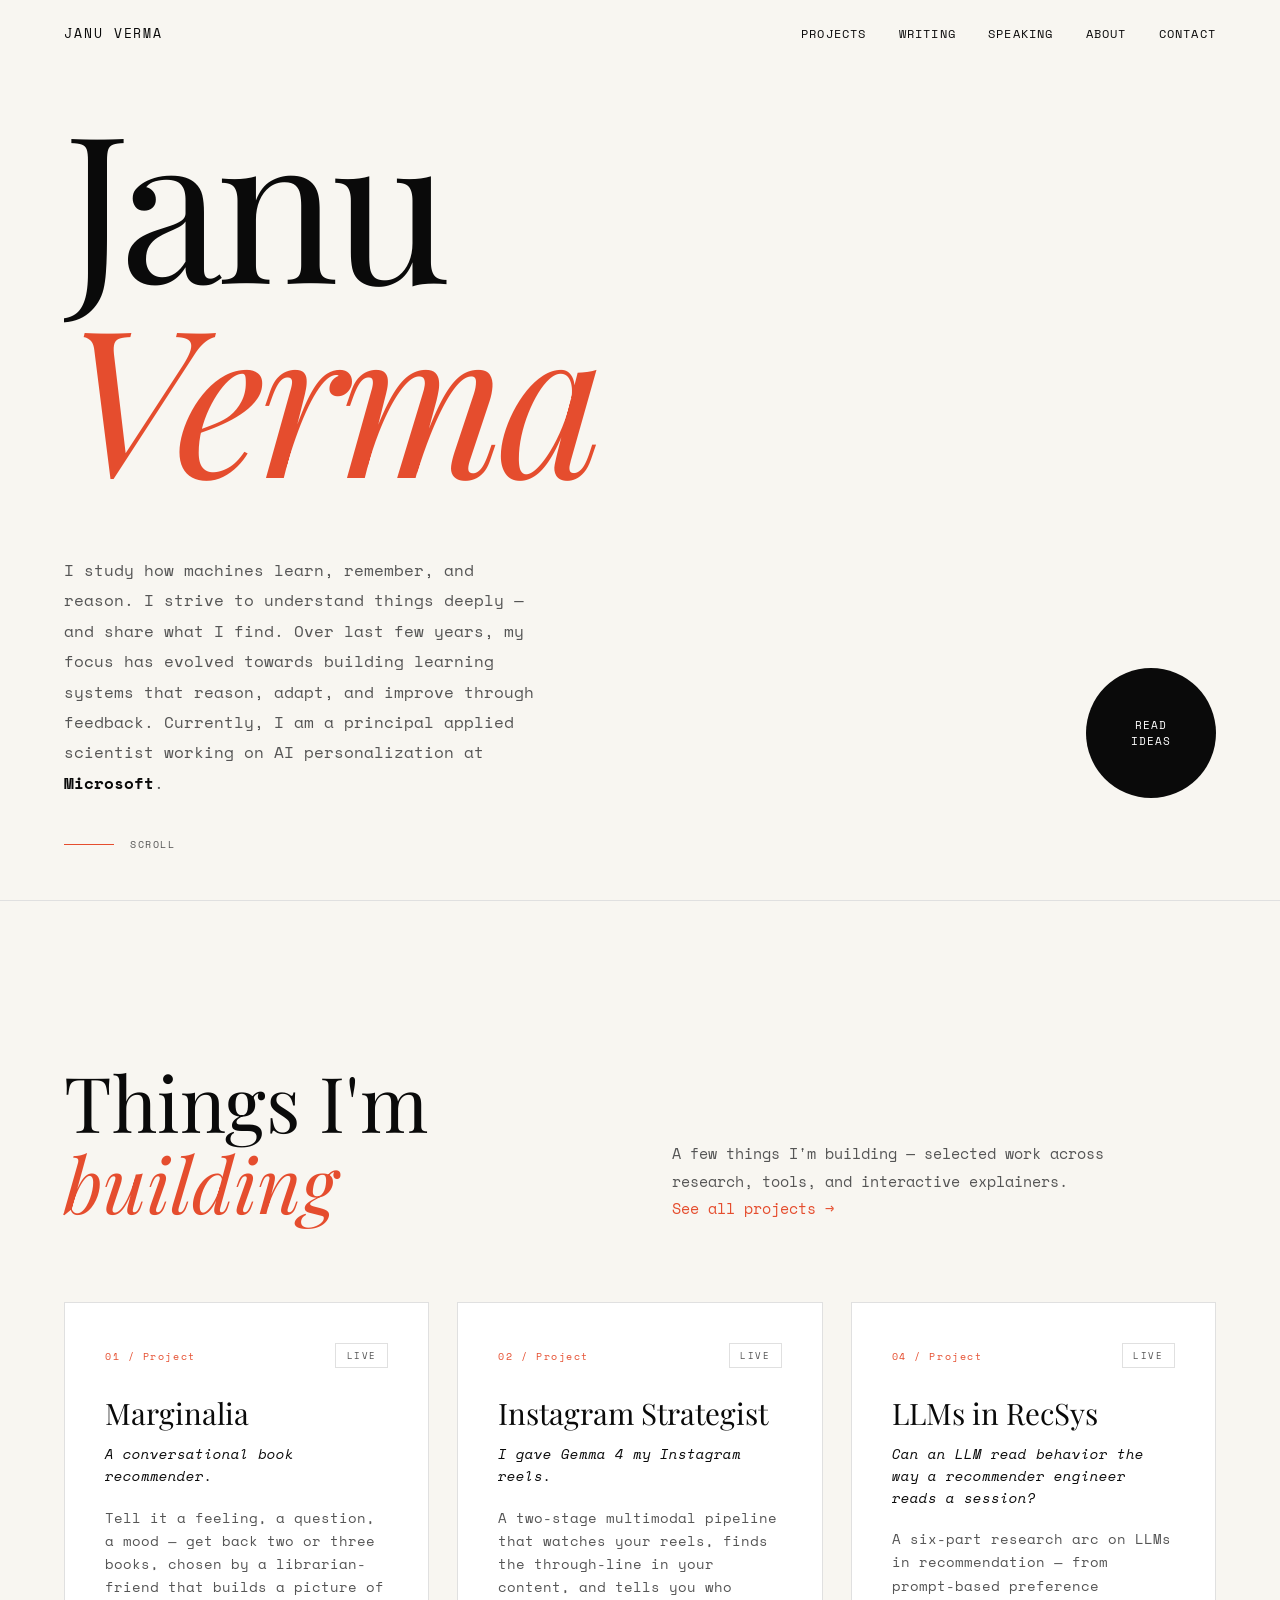
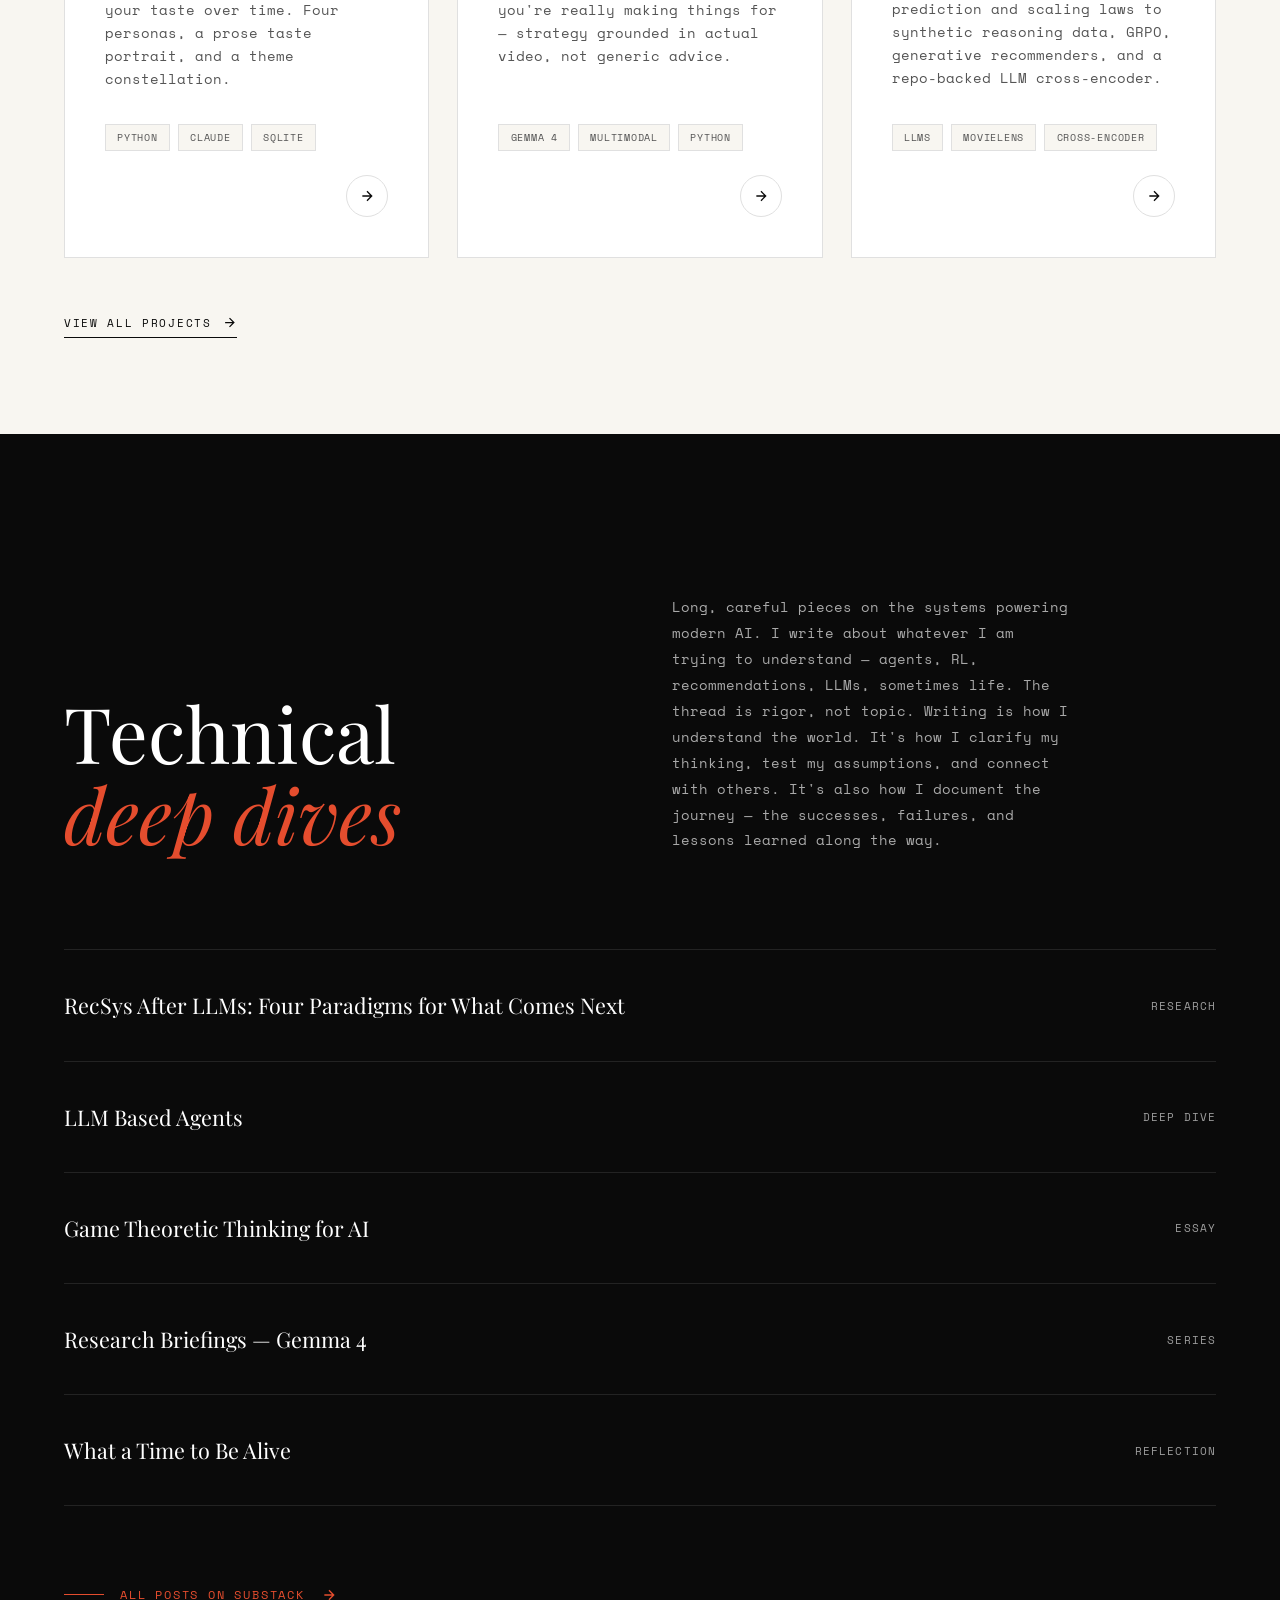
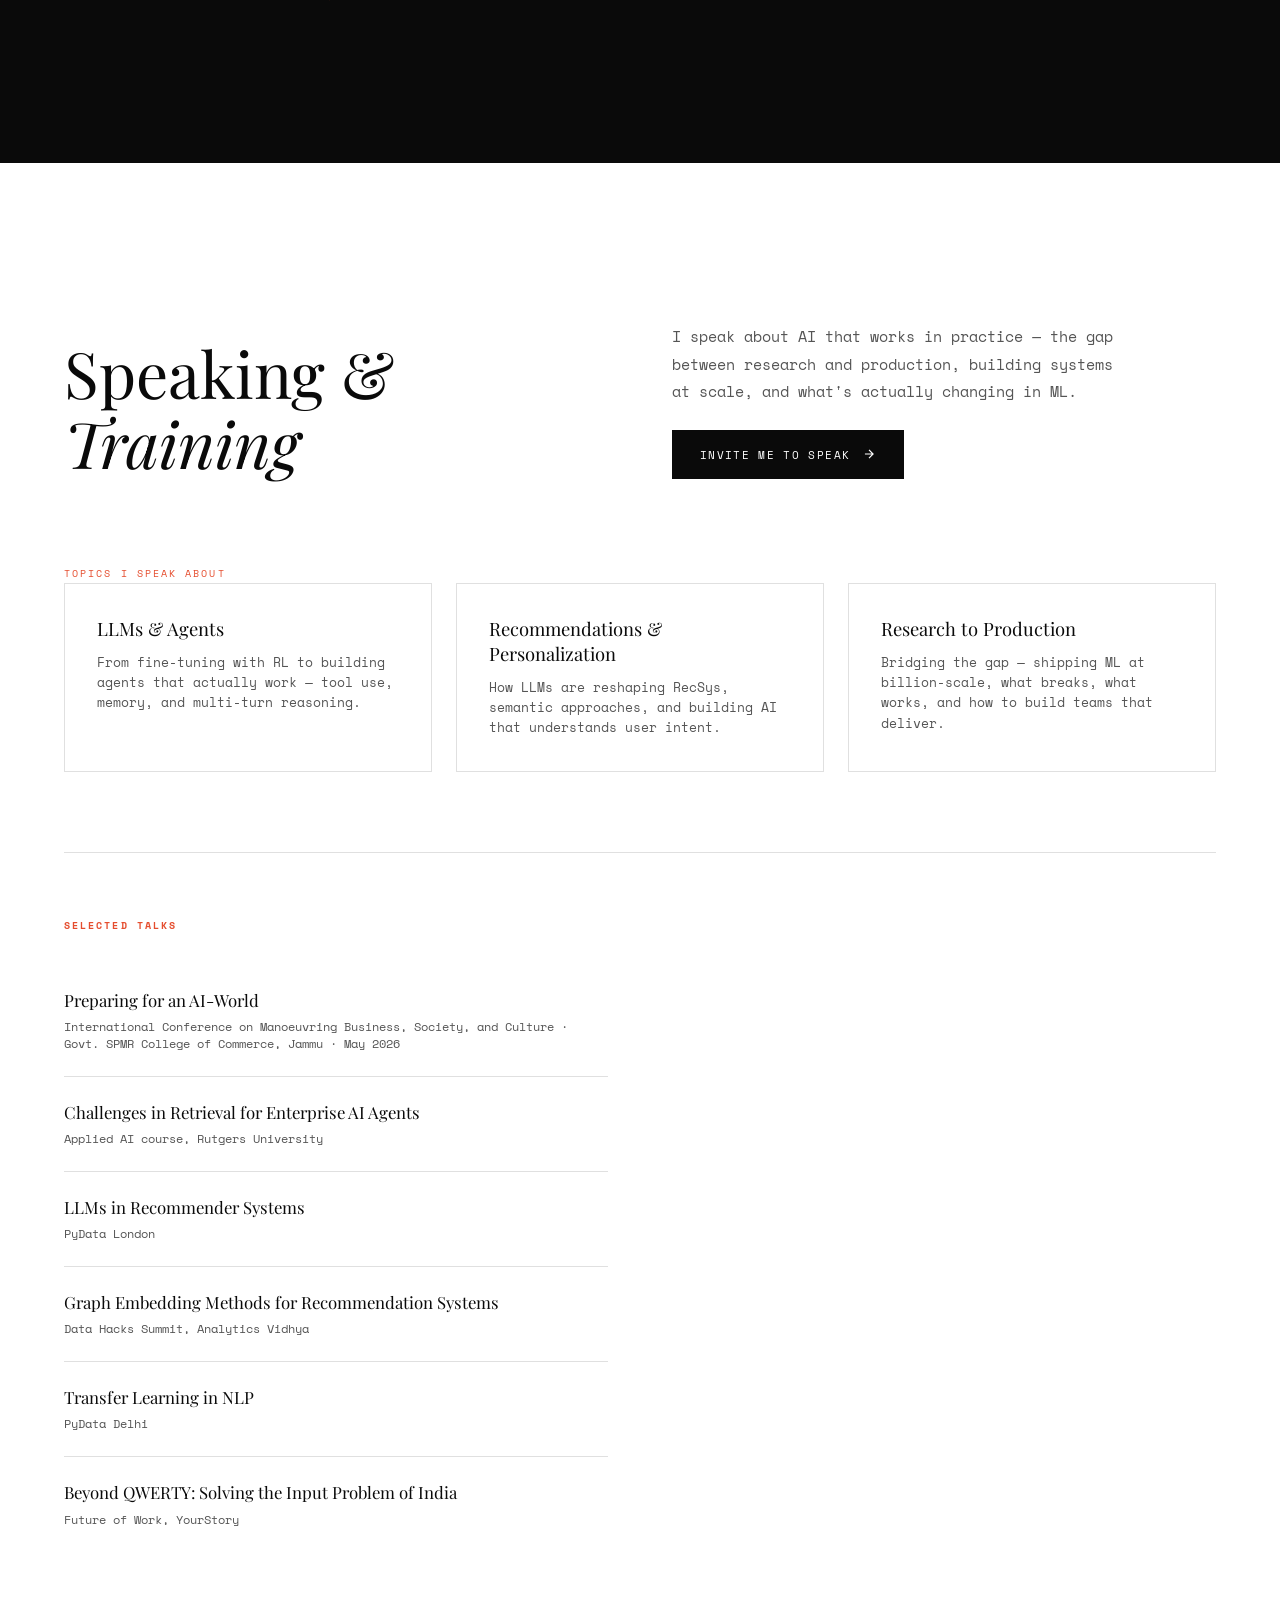
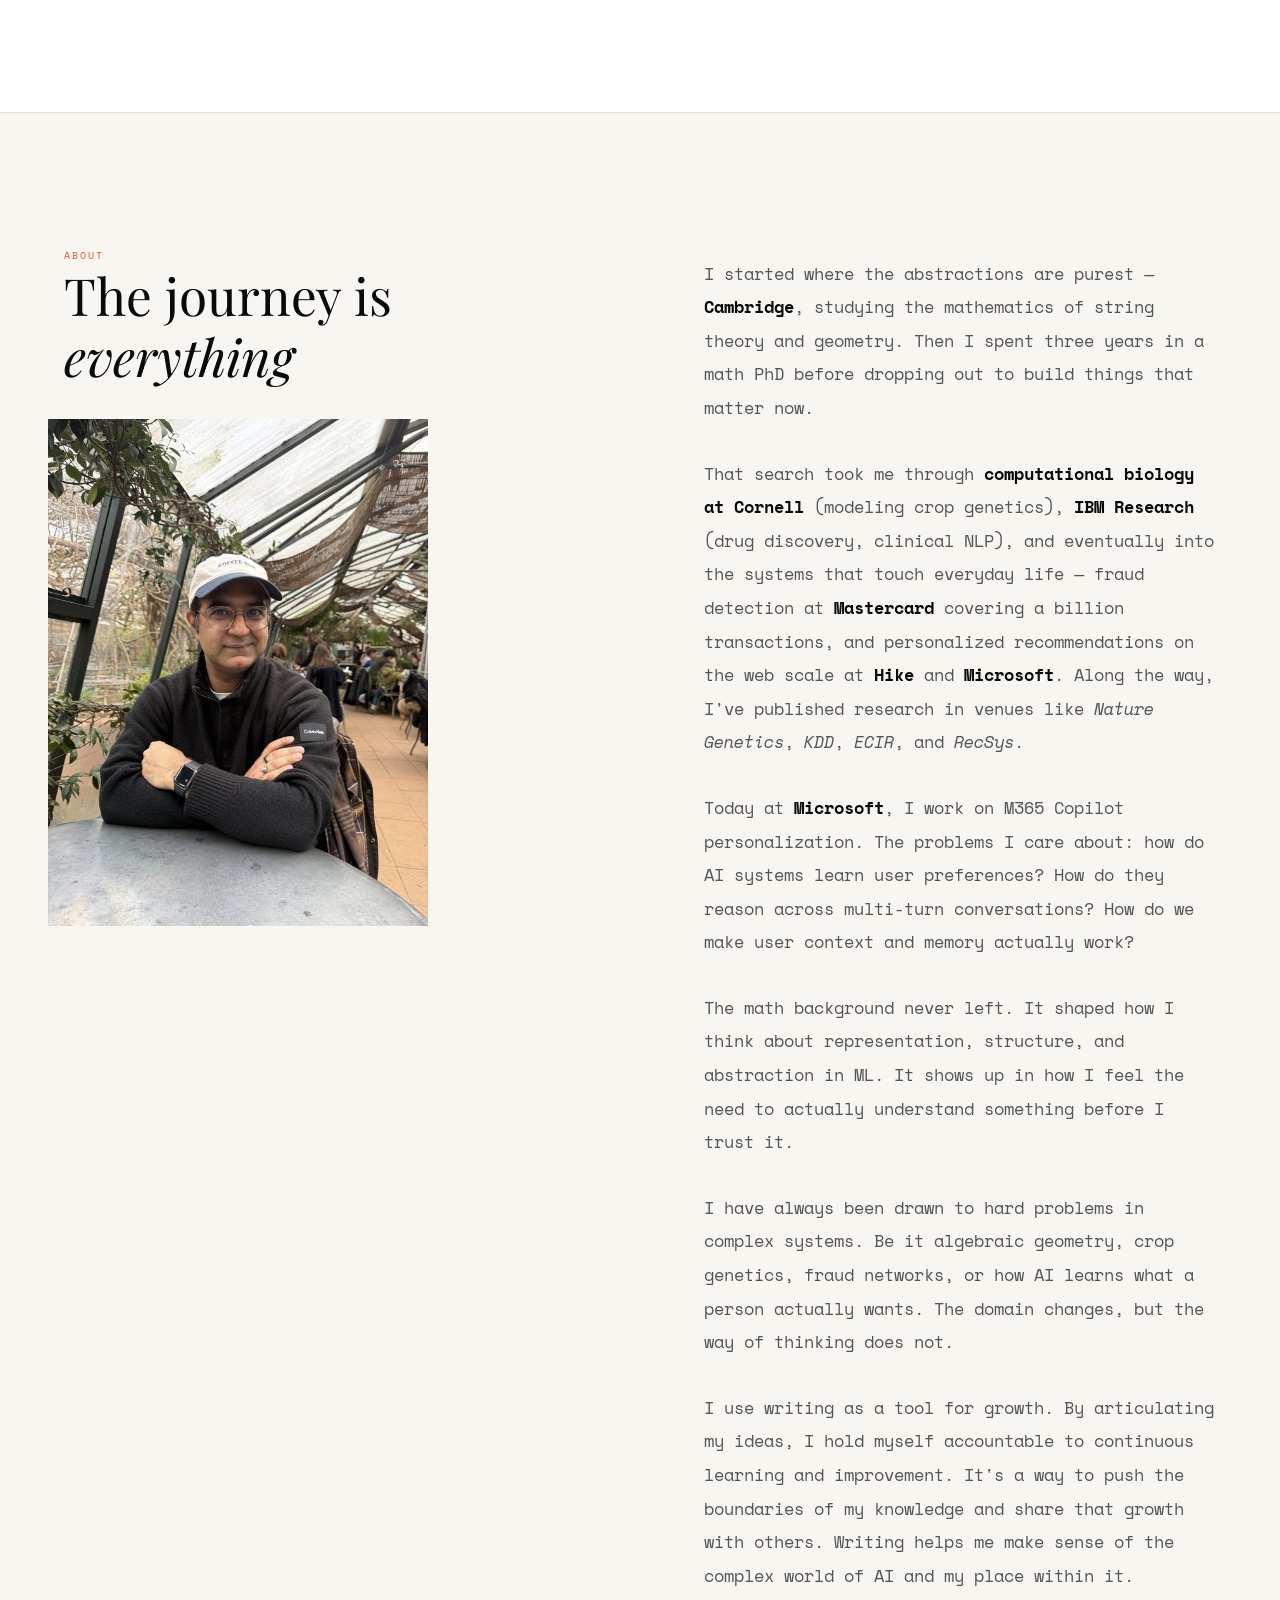
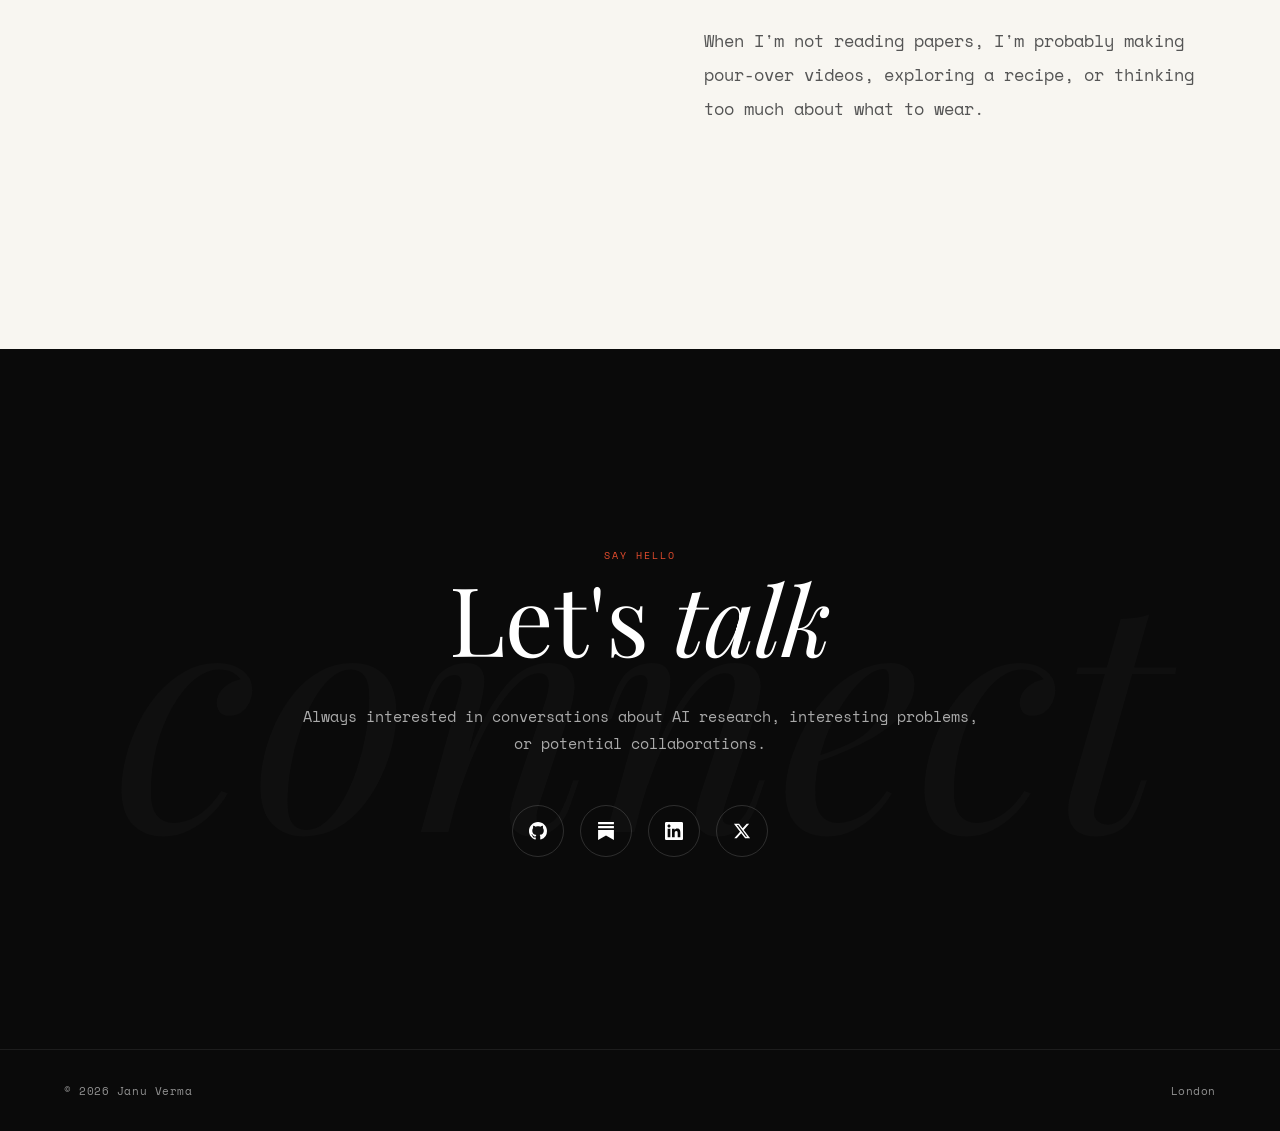
==== commit d239a98c: "Reorder home sections: Projects and Speaking earlier New scroll order: Hero → Projects → Technical d" ====
--- a/index.html
+++ b/index.html
@@ -1247,10 +1247,10 @@
     <nav id="navbar">
         <span class="nav-name">Janu Verma</span>
         <div class="nav-links">
+            <a href="#projects">Projects</a>
+            <a href="#ideas">Writing</a>
+            <a href="#speaking">Speaking</a>
             <a href="#story">About</a>
-             <a href="#ideas">Writing</a>
-             <a href="#projects">Projects</a>
-             <a href="#speaking">Speaking</a>
             <!-- <a href="#research">Research</a> -->
             <a href="#contact">Contact</a>
         </div>
@@ -1281,51 +1281,6 @@
             <div class="scroll-line"></div>
             <span>Scroll</span>
         </div>
-    </section>
-
-    <section class="ideas" id="ideas">
-        <div class="ideas-header">
-            <h2 class="ideas-title">
-                Technical<br><span class="italic">deep dives</span>
-            </h2>
-            <p class="ideas-subtitle">
-                Long, careful pieces on the systems powering modern AI.
-                I write about whatever I am trying to understand — agents, RL, recommendations, LLMs, sometimes life. The thread is rigor, not topic.
-                Writing is how I understand the world. It's how I clarify my thinking, test my assumptions, and connect with others. It's also how I document the journey — the successes, failures, and lessons learned along the way.
-
-            </p>
-        </div>
-
-        <div class="posts-list">
-            <a href="https://januverma.substack.com/p/recsys-after-llms-four-paradigms" target="_blank" class="post-item reveal">
-                <h3 class="post-title">RecSys After LLMs: Four Paradigms for What Comes Next</h3>
-                <span class="post-meta">Research</span>
-            </a>
-            <a href="https://januverma.substack.com/p/llm-based-agents" target="_blank" class="post-item reveal">
-                <h3 class="post-title">LLM Based Agents</h3>
-                <span class="post-meta">Deep Dive</span>
-            </a>
-            <a href="https://januverma.substack.com/p/game-theoretic-thinking-for-ai" target="_blank" class="post-item reveal">
-                <h3 class="post-title">Game Theoretic Thinking for AI</h3>
-                <span class="post-meta">Essay</span>
-            </a>
-            <a href="https://januverma.substack.com/p/research-briefings-gemma-4" target="_blank" class="post-item reveal">
-                <h3 class="post-title">Research Briefings — Gemma 4</h3>
-                <span class="post-meta">Series</span>
-            </a>
-            <a href="https://januverma.substack.com/p/what-a-time-to-be-alive" target="_blank" class="post-item reveal">
-                <h3 class="post-title">What a Time to Be Alive</h3>
-                <span class="post-meta">Reflection</span>
-            </a>
-        </div>
-
-        <a href="https://januverma.substack.com" target="_blank" class="substack-cta">
-            <span class="line"></span>
-            All posts on Substack
-            <svg width="16" height="16" viewBox="0 0 24 24" fill="none" stroke="currentColor" stroke-width="2">
-                <path d="M5 12h14M12 5l7 7-7 7"/>
-            </svg>
-        </a>
     </section>
 
     <section class="projects" id="projects">
@@ -1424,41 +1379,49 @@
         </div>
     </section>
 
-    <section class="story" id="story">
-        <div class="story-left">
-            <span class="story-label">About</span>
-            <h2 class="story-headline">
-                The journey is <span class="italic">everything</span>
+    <section class="ideas" id="ideas">
+        <div class="ideas-header">
+            <h2 class="ideas-title">
+                Technical<br><span class="italic">deep dives</span>
             </h2>
-            <div class="story-photo reveal">
-                <img src="photo-small.jpg" alt="Janu Verma" width="800" height="600" loading="lazy" decoding="async">
-            </div>
-        </div>
-
-        <div class="story-right">
-            <p class="story-text reveal">
-                I started where the abstractions are purest — <strong>Cambridge</strong>, studying the mathematics of string theory and geometry. Then I spent three years in a math PhD before dropping out to build things that matter now.
-            </p>
-            <p class="story-text reveal">
-                That search took me through <strong>computational biology at Cornell</strong> (modeling crop genetics), <strong>IBM Research</strong> (drug discovery, clinical NLP), and eventually into the systems that touch everyday life — fraud detection at <strong>Mastercard</strong> covering a billion transactions, and personalized recommendations on the web scale at <strong>Hike</strong> and <strong>Microsoft</strong>.
-                Along the way, I've published research in venues like <em>Nature Genetics</em>, <em>KDD</em>, <em>ECIR</em>, and <em>RecSys</em>.
-            </p>
-            <p class="story-text reveal">
-                Today at <strong>Microsoft</strong>, I work on M365 Copilot personalization. The problems I care about: how do AI systems learn user preferences? How do they reason across multi-turn conversations? How do we make user context and memory actually work?
-            </p>
-            <p class="story-text reveal">
-                The math background never left. It shaped how I think about representation, structure, and abstraction in ML. It shows up in how I feel the need to actually understand something before I trust it.
-            </p>
-            <p class="story-text reveal">
-                I have always been drawn to hard problems in complex systems. Be it algebraic geometry, crop genetics, fraud networks, or how AI learns what a person actually wants. The domain changes, but the way of thinking does not.
-            </p>
-            <p class="story-text reveal">
-                I use writing as a tool for growth. By articulating my ideas, I hold myself accountable to continuous learning and improvement. It's a way to push the boundaries of my knowledge and share that growth with others. Writing helps me make sense of the complex world of AI and my place within it.
-            </p>
-            <p class="story-text reveal">
-                When I'm not reading papers, I'm probably making pour-over videos, exploring a recipe, or thinking too much about what to wear.
+            <p class="ideas-subtitle">
+                Long, careful pieces on the systems powering modern AI.
+                I write about whatever I am trying to understand — agents, RL, recommendations, LLMs, sometimes life. The thread is rigor, not topic.
+                Writing is how I understand the world. It's how I clarify my thinking, test my assumptions, and connect with others. It's also how I document the journey — the successes, failures, and lessons learned along the way.
+
             </p>
         </div>
+
+        <div class="posts-list">
+            <a href="https://januverma.substack.com/p/recsys-after-llms-four-paradigms" target="_blank" class="post-item reveal">
+                <h3 class="post-title">RecSys After LLMs: Four Paradigms for What Comes Next</h3>
+                <span class="post-meta">Research</span>
+            </a>
+            <a href="https://januverma.substack.com/p/llm-based-agents" target="_blank" class="post-item reveal">
+                <h3 class="post-title">LLM Based Agents</h3>
+                <span class="post-meta">Deep Dive</span>
+            </a>
+            <a href="https://januverma.substack.com/p/game-theoretic-thinking-for-ai" target="_blank" class="post-item reveal">
+                <h3 class="post-title">Game Theoretic Thinking for AI</h3>
+                <span class="post-meta">Essay</span>
+            </a>
+            <a href="https://januverma.substack.com/p/research-briefings-gemma-4" target="_blank" class="post-item reveal">
+                <h3 class="post-title">Research Briefings — Gemma 4</h3>
+                <span class="post-meta">Series</span>
+            </a>
+            <a href="https://januverma.substack.com/p/what-a-time-to-be-alive" target="_blank" class="post-item reveal">
+                <h3 class="post-title">What a Time to Be Alive</h3>
+                <span class="post-meta">Reflection</span>
+            </a>
+        </div>
+
+        <a href="https://januverma.substack.com" target="_blank" class="substack-cta">
+            <span class="line"></span>
+            All posts on Substack
+            <svg width="16" height="16" viewBox="0 0 24 24" fill="none" stroke="currentColor" stroke-width="2">
+                <path d="M5 12h14M12 5l7 7-7 7"/>
+            </svg>
+        </a>
     </section>
 
     <section class="speaking" id="speaking">
@@ -1541,6 +1504,43 @@
                     </a>
                 </div> -->
             </div>
+        </div>
+    </section>
+
+    <section class="story" id="story">
+        <div class="story-left">
+            <span class="story-label">About</span>
+            <h2 class="story-headline">
+                The journey is <span class="italic">everything</span>
+            </h2>
+            <div class="story-photo reveal">
+                <img src="photo-small.jpg" alt="Janu Verma" width="800" height="600" loading="lazy" decoding="async">
+            </div>
+        </div>
+
+        <div class="story-right">
+            <p class="story-text reveal">
+                I started where the abstractions are purest — <strong>Cambridge</strong>, studying the mathematics of string theory and geometry. Then I spent three years in a math PhD before dropping out to build things that matter now.
+            </p>
+            <p class="story-text reveal">
+                That search took me through <strong>computational biology at Cornell</strong> (modeling crop genetics), <strong>IBM Research</strong> (drug discovery, clinical NLP), and eventually into the systems that touch everyday life — fraud detection at <strong>Mastercard</strong> covering a billion transactions, and personalized recommendations on the web scale at <strong>Hike</strong> and <strong>Microsoft</strong>.
+                Along the way, I've published research in venues like <em>Nature Genetics</em>, <em>KDD</em>, <em>ECIR</em>, and <em>RecSys</em>.
+            </p>
+            <p class="story-text reveal">
+                Today at <strong>Microsoft</strong>, I work on M365 Copilot personalization. The problems I care about: how do AI systems learn user preferences? How do they reason across multi-turn conversations? How do we make user context and memory actually work?
+            </p>
+            <p class="story-text reveal">
+                The math background never left. It shaped how I think about representation, structure, and abstraction in ML. It shows up in how I feel the need to actually understand something before I trust it.
+            </p>
+            <p class="story-text reveal">
+                I have always been drawn to hard problems in complex systems. Be it algebraic geometry, crop genetics, fraud networks, or how AI learns what a person actually wants. The domain changes, but the way of thinking does not.
+            </p>
+            <p class="story-text reveal">
+                I use writing as a tool for growth. By articulating my ideas, I hold myself accountable to continuous learning and improvement. It's a way to push the boundaries of my knowledge and share that growth with others. Writing helps me make sense of the complex world of AI and my place within it.
+            </p>
+            <p class="story-text reveal">
+                When I'm not reading papers, I'm probably making pour-over videos, exploring a recipe, or thinking too much about what to wear.
+            </p>
         </div>
     </section>
 
